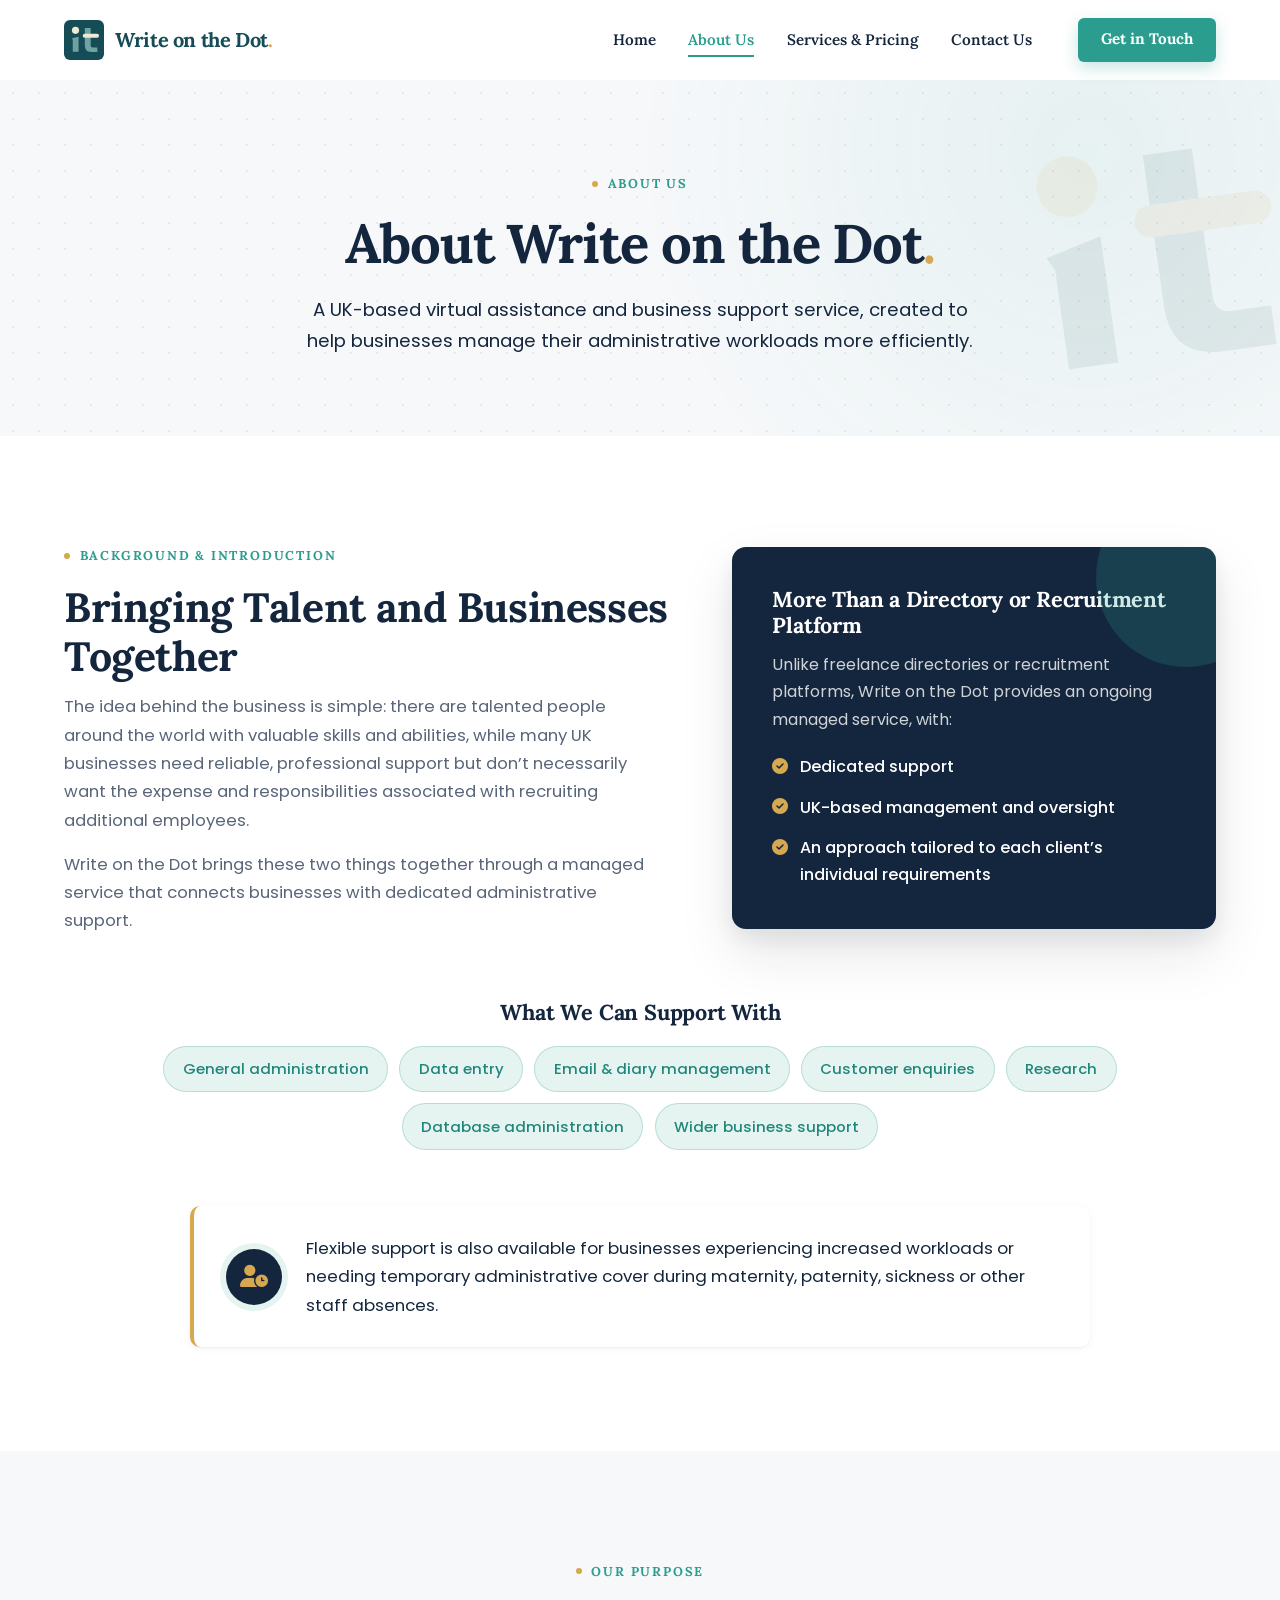
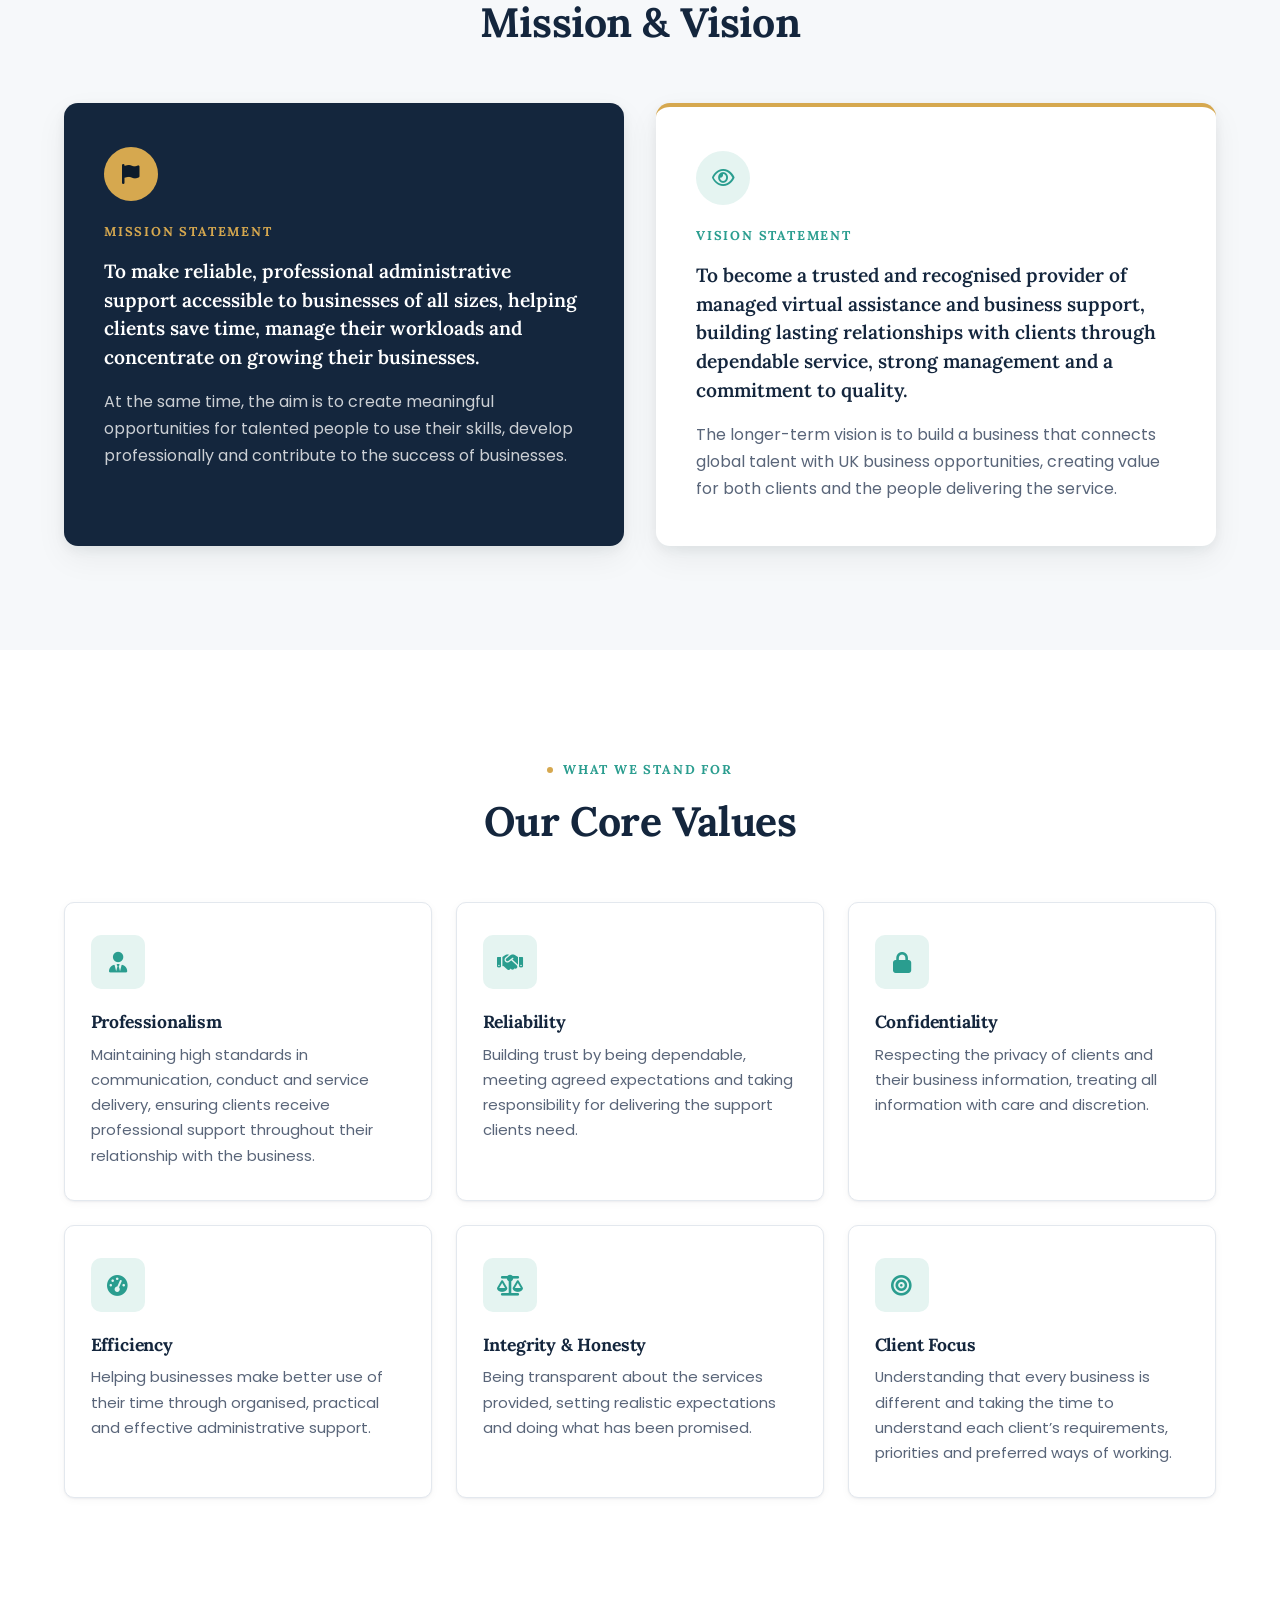
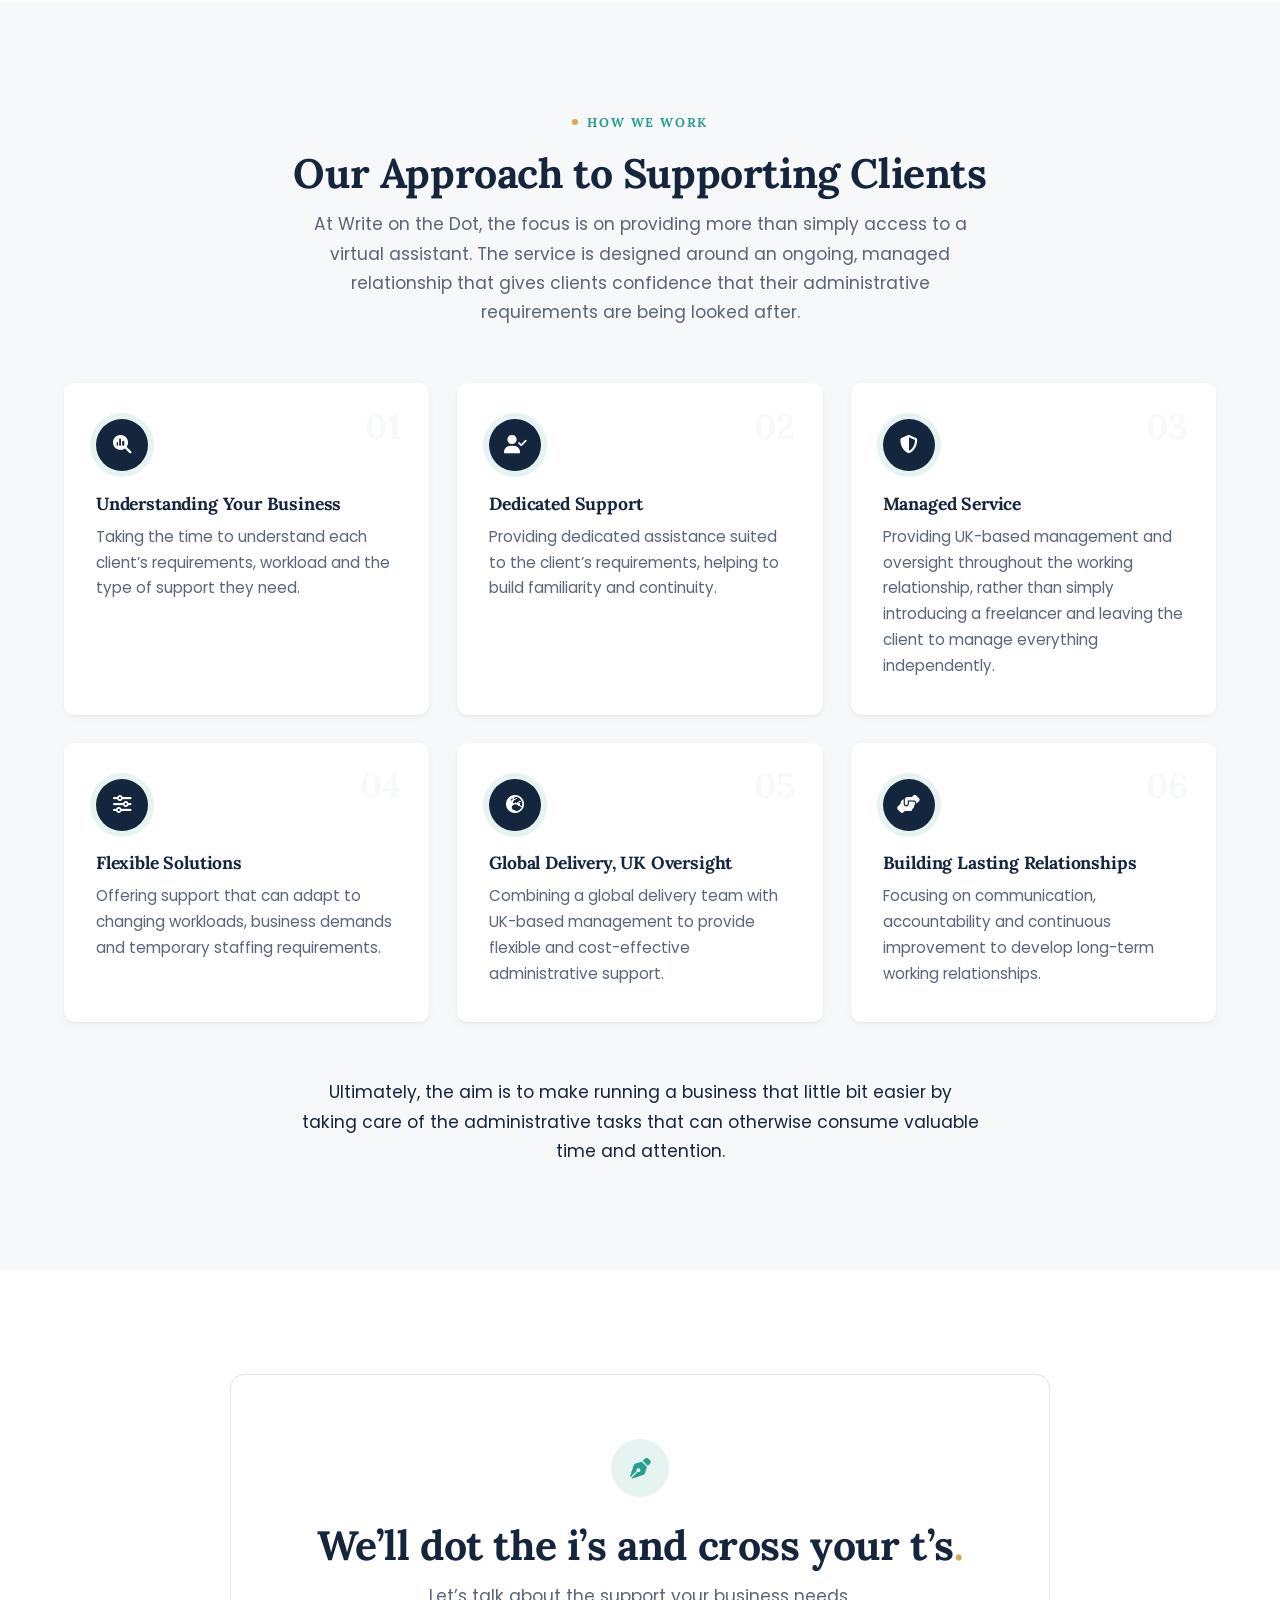
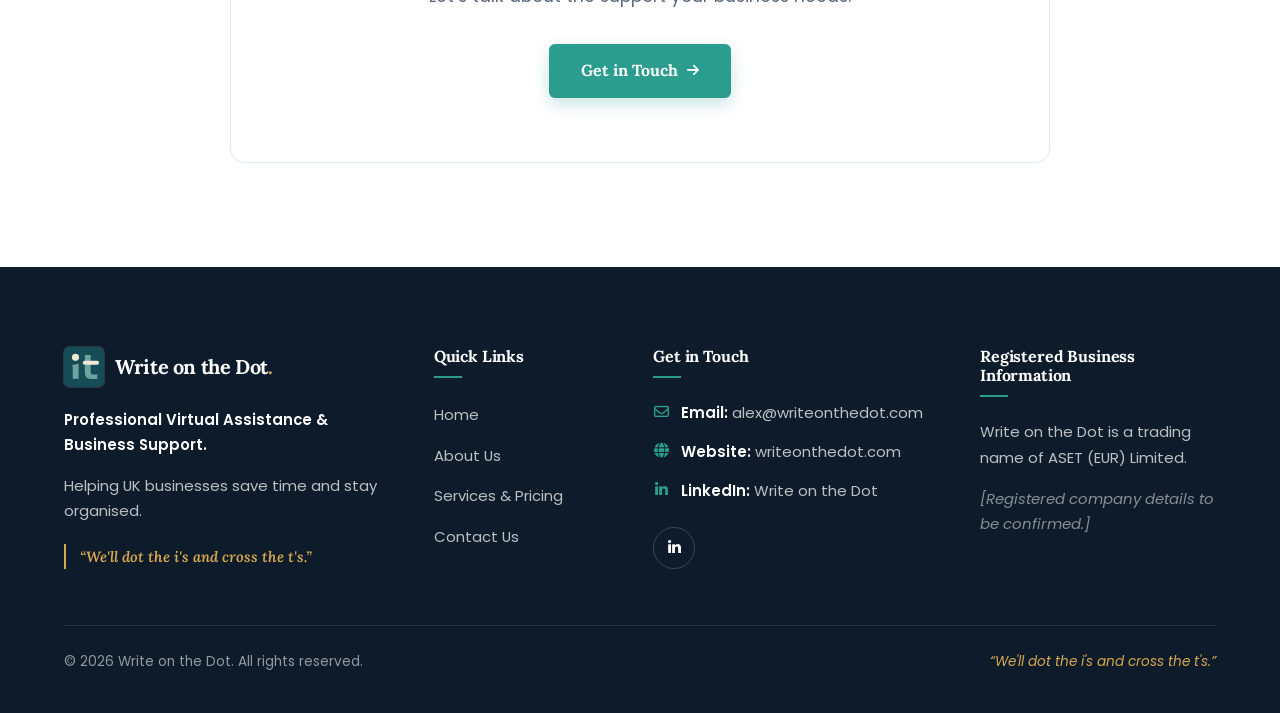
==== about.html @ 8a04e45b "Add About page, new it logo, founding-client launch banner and absence cover service Generated with " ====
<!DOCTYPE html>
<html lang="en-GB">
<head>
  <meta charset="UTF-8">
  <meta name="viewport" content="width=device-width, initial-scale=1.0">
  <title>About Us | Write on the Dot</title>
  <meta name="description" content="Write on the Dot is a UK-based managed virtual assistance and business support service, combining a global delivery team with UK-based management and oversight.">
  <meta name="theme-color" content="#14263D">
  <link rel="icon" type="image/svg+xml" href="images/logo-mark.svg">

  <!-- Flag JS support early so scroll-reveal styles apply without a flash -->
  <script>document.documentElement.classList.add("js");</script>

  <!-- Fonts -->
  <link rel="preconnect" href="https://fonts.googleapis.com">
  <link rel="preconnect" href="https://fonts.gstatic.com" crossorigin>
  <link href="https://fonts.googleapis.com/css2?family=Lora:wght@500;600;700&family=Poppins:wght@400;500;600;700&display=swap" rel="stylesheet">

  <!-- Icons -->
  <link rel="stylesheet" href="https://cdnjs.cloudflare.com/ajax/libs/font-awesome/6.5.1/css/all.min.css" referrerpolicy="no-referrer">

  <!-- Shared stylesheet -->
  <link rel="stylesheet" href="css/style.css">
</head>
<body>
  <a class="skip-link" href="#main">Skip to main content</a>

  <!-- ================= HEADER / NAVIGATION ================= -->
  <header class="site-header" id="siteHeader">
    <div class="container nav-container">
      <a href="index.html" class="brand" aria-label="Write on the Dot - Home">
        <span class="brand-mark" aria-hidden="true"><svg class="logo-svg" viewBox="0 0 48 48" focusable="false"><path class="logo-stem" d="M9.5 22 17.5 20V38h-7V23.8z"/><path class="logo-stem" d="M25 9.5h7v21q0 2.5 2.5 2.5H40v5.5h-7.5Q25 38.5 25 31z"/><circle class="logo-dot" cx="13.8" cy="12.4" r="4.3"/><rect class="logo-bar" x="22.5" y="16.6" width="19.5" height="4.6" rx="2.3"/></svg></span>
        <span class="brand-name">Write on the Dot<span class="brand-dot">.</span></span>
      </a>

      <button class="nav-toggle" id="navToggle" aria-controls="primaryNav" aria-expanded="false" aria-label="Open menu">
        <span class="nav-toggle-bar"></span>
        <span class="nav-toggle-bar"></span>
        <span class="nav-toggle-bar"></span>
      </button>

      <nav class="primary-nav" id="primaryNav" aria-label="Main navigation">
        <ul class="nav-list">
          <li><a href="index.html" class="nav-link">Home</a></li>
          <li><a href="about.html" class="nav-link">About Us</a></li>
          <li><a href="services.html" class="nav-link">Services &amp; Pricing</a></li>
          <li><a href="contact.html" class="nav-link">Contact Us</a></li>
        </ul>
        <a href="contact.html" class="btn btn-primary nav-cta">Get in Touch</a>
      </nav>
    </div>
  </header>

  <main id="main">

    <!-- ================= PAGE HERO ================= -->
    <section class="page-hero" aria-labelledby="about-heading">
      <div class="hero-bg" aria-hidden="true"></div>
      <svg class="page-hero-mark" viewBox="0 0 48 48" aria-hidden="true" focusable="false"><path class="logo-stem" d="M9.5 22 17.5 20V38h-7V23.8z"/><path class="logo-stem" d="M25 9.5h7v21q0 2.5 2.5 2.5H40v5.5h-7.5Q25 38.5 25 31z"/><circle class="logo-dot" cx="13.8" cy="12.4" r="4.3"/><rect class="logo-bar" x="22.5" y="16.6" width="19.5" height="4.6" rx="2.3"/></svg>
      <div class="container page-hero-inner">
        <span class="eyebrow animate-in" style="--delay: 0.05s">About Us</span>
        <h1 id="about-heading" class="page-hero-title animate-in" style="--delay: 0.15s">About Write on the Dot<span class="brand-dot">.</span></h1>
        <p class="page-hero-lead animate-in" style="--delay: 0.25s">A UK-based virtual assistance and business support service, created to help businesses manage their administrative workloads more efficiently.</p>
      </div>
    </section>

    <!-- ================= BACKGROUND & INTRODUCTION ================= -->
    <section class="section about-intro" aria-labelledby="background-heading">
      <div class="container">
        <div class="about-grid">
          <div class="about-text reveal">
            <span class="eyebrow">Background &amp; Introduction</span>
            <h2 id="background-heading" class="section-title">Bringing Talent and Businesses Together</h2>
            <p>The idea behind the business is simple: there are talented people around the world with valuable skills and abilities, while many UK businesses need reliable, professional support but don&rsquo;t necessarily want the expense and responsibilities associated with recruiting additional employees.</p>
            <p>Write on the Dot brings these two things together through a managed service that connects businesses with dedicated administrative support.</p>
          </div>

          <aside class="about-panel reveal" aria-labelledby="difference-heading">
            <h3 id="difference-heading">More Than a Directory or Recruitment Platform</h3>
            <p>Unlike freelance directories or recruitment platforms, Write on the Dot provides an ongoing managed service, with:</p>
            <ul class="about-checks">
              <li><i class="fa-solid fa-circle-check" aria-hidden="true"></i> Dedicated support</li>
              <li><i class="fa-solid fa-circle-check" aria-hidden="true"></i> UK-based management and oversight</li>
              <li><i class="fa-solid fa-circle-check" aria-hidden="true"></i> An approach tailored to each client&rsquo;s individual requirements</li>
            </ul>
          </aside>
        </div>

        <div class="about-support reveal">
          <h3>What We Can Support With</h3>
          <ul class="about-tags">
            <li>General administration</li>
            <li>Data entry</li>
            <li>Email &amp; diary management</li>
            <li>Customer enquiries</li>
            <li>Research</li>
            <li>Database administration</li>
            <li>Wider business support</li>
          </ul>
        </div>

        <div class="delivery-model reveal">
          <span class="delivery-icon" aria-hidden="true"><i class="fa-solid fa-user-clock"></i></span>
          <p>Flexible support is also available for businesses experiencing increased workloads or needing temporary administrative cover during maternity, paternity, sickness or other staff absences.</p>
        </div>
      </div>
    </section>

    <!-- ================= MISSION & VISION ================= -->
    <section class="section mission-vision" aria-labelledby="mv-heading">
      <div class="container">
        <header class="section-header reveal">
          <span class="eyebrow">Our Purpose</span>
          <h2 id="mv-heading" class="section-title">Mission &amp; Vision</h2>
        </header>

        <div class="mv-grid">
          <article class="mv-card mv-mission reveal">
            <span class="mv-icon" aria-hidden="true"><i class="fa-solid fa-flag"></i></span>
            <span class="mv-label">Mission Statement</span>
            <p class="mv-lead">To make reliable, professional administrative support accessible to businesses of all sizes, helping clients save time, manage their workloads and concentrate on growing their businesses.</p>
            <p>At the same time, the aim is to create meaningful opportunities for talented people to use their skills, develop professionally and contribute to the success of businesses.</p>
          </article>

          <article class="mv-card mv-vision reveal">
            <span class="mv-icon" aria-hidden="true"><i class="fa-regular fa-eye"></i></span>
            <span class="mv-label">Vision Statement</span>
            <p class="mv-lead">To become a trusted and recognised provider of managed virtual assistance and business support, building lasting relationships with clients through dependable service, strong management and a commitment to quality.</p>
            <p>The longer-term vision is to build a business that connects global talent with UK business opportunities, creating value for both clients and the people delivering the service.</p>
          </article>
        </div>
      </div>
    </section>

    <!-- ================= CORE VALUES ================= -->
    <section class="section services" aria-labelledby="values-heading">
      <div class="container">
        <header class="section-header reveal">
          <span class="eyebrow">What We Stand For</span>
          <h2 id="values-heading" class="section-title">Our Core Values</h2>
        </header>

        <div class="services-grid">
          <article class="service-card reveal">
            <span class="card-icon"><i class="fa-solid fa-user-tie" aria-hidden="true"></i></span>
            <h3 class="card-title">Professionalism</h3>
            <p>Maintaining high standards in communication, conduct and service delivery, ensuring clients receive professional support throughout their relationship with the business.</p>
          </article>

          <article class="service-card reveal">
            <span class="card-icon"><i class="fa-solid fa-handshake" aria-hidden="true"></i></span>
            <h3 class="card-title">Reliability</h3>
            <p>Building trust by being dependable, meeting agreed expectations and taking responsibility for delivering the support clients need.</p>
          </article>

          <article class="service-card reveal">
            <span class="card-icon"><i class="fa-solid fa-lock" aria-hidden="true"></i></span>
            <h3 class="card-title">Confidentiality</h3>
            <p>Respecting the privacy of clients and their business information, treating all information with care and discretion.</p>
          </article>

          <article class="service-card reveal">
            <span class="card-icon"><i class="fa-solid fa-gauge-high" aria-hidden="true"></i></span>
            <h3 class="card-title">Efficiency</h3>
            <p>Helping businesses make better use of their time through organised, practical and effective administrative support.</p>
          </article>

          <article class="service-card reveal">
            <span class="card-icon"><i class="fa-solid fa-scale-balanced" aria-hidden="true"></i></span>
            <h3 class="card-title">Integrity &amp; Honesty</h3>
            <p>Being transparent about the services provided, setting realistic expectations and doing what has been promised.</p>
          </article>

          <article class="service-card reveal">
            <span class="card-icon"><i class="fa-solid fa-bullseye" aria-hidden="true"></i></span>
            <h3 class="card-title">Client Focus</h3>
            <p>Understanding that every business is different and taking the time to understand each client&rsquo;s requirements, priorities and preferred ways of working.</p>
          </article>
        </div>
      </div>
    </section>

    <!-- ================= OUR APPROACH ================= -->
    <section class="section benefits" aria-labelledby="approach-heading">
      <div class="container">
        <header class="section-header reveal">
          <span class="eyebrow">How We Work</span>
          <h2 id="approach-heading" class="section-title">Our Approach to Supporting Clients</h2>
          <p class="section-intro">At Write on the Dot, the focus is on providing more than simply access to a virtual assistant. The service is designed around an ongoing, managed relationship that gives clients confidence that their administrative requirements are being looked after.</p>
        </header>

        <div class="benefits-grid">
          <article class="benefit-card reveal">
            <span class="benefit-number" aria-hidden="true">01</span>
            <span class="benefit-icon"><i class="fa-solid fa-magnifying-glass-chart" aria-hidden="true"></i></span>
            <h3 class="card-title">Understanding Your Business</h3>
            <p>Taking the time to understand each client&rsquo;s requirements, workload and the type of support they need.</p>
          </article>

          <article class="benefit-card reveal">
            <span class="benefit-number" aria-hidden="true">02</span>
            <span class="benefit-icon"><i class="fa-solid fa-user-check" aria-hidden="true"></i></span>
            <h3 class="card-title">Dedicated Support</h3>
            <p>Providing dedicated assistance suited to the client&rsquo;s requirements, helping to build familiarity and continuity.</p>
          </article>

          <article class="benefit-card reveal">
            <span class="benefit-number" aria-hidden="true">03</span>
            <span class="benefit-icon"><i class="fa-solid fa-shield-halved" aria-hidden="true"></i></span>
            <h3 class="card-title">Managed Service</h3>
            <p>Providing UK-based management and oversight throughout the working relationship, rather than simply introducing a freelancer and leaving the client to manage everything independently.</p>
          </article>

          <article class="benefit-card reveal">
            <span class="benefit-number" aria-hidden="true">04</span>
            <span class="benefit-icon"><i class="fa-solid fa-sliders" aria-hidden="true"></i></span>
            <h3 class="card-title">Flexible Solutions</h3>
            <p>Offering support that can adapt to changing workloads, business demands and temporary staffing requirements.</p>
          </article>

          <article class="benefit-card reveal">
            <span class="benefit-number" aria-hidden="true">05</span>
            <span class="benefit-icon"><i class="fa-solid fa-earth-europe" aria-hidden="true"></i></span>
            <h3 class="card-title">Global Delivery, UK Oversight</h3>
            <p>Combining a global delivery team with UK-based management to provide flexible and cost-effective administrative support.</p>
          </article>

          <article class="benefit-card reveal">
            <span class="benefit-number" aria-hidden="true">06</span>
            <span class="benefit-icon"><i class="fa-solid fa-handshake-angle" aria-hidden="true"></i></span>
            <h3 class="card-title">Building Lasting Relationships</h3>
            <p>Focusing on communication, accountability and continuous improvement to develop long-term working relationships.</p>
          </article>
        </div>

        <p class="section-intro about-closing reveal">Ultimately, the aim is to make running a business that little bit easier by taking care of the administrative tasks that can otherwise consume valuable time and attention.</p>
      </div>
    </section>

    <!-- ================= FINAL CTA ================= -->
    <section class="section final-cta" aria-labelledby="final-cta-heading">
      <div class="container">
        <div class="final-cta-inner reveal">
          <span class="final-cta-mark" aria-hidden="true"><i class="fa-solid fa-pen-nib"></i></span>
          <h2 id="final-cta-heading" class="section-title">We&rsquo;ll dot the i&rsquo;s and cross your t&rsquo;s<span class="brand-dot">.</span></h2>
          <p class="section-intro">Let&rsquo;s talk about the support your business needs.</p>
          <a href="contact.html" class="btn btn-primary btn-lg">Get in Touch <i class="fa-solid fa-arrow-right" aria-hidden="true"></i></a>
        </div>
      </div>
    </section>
  </main>

  <!-- ================= FOOTER ================= -->
  <footer class="site-footer">
    <div class="container">
      <div class="footer-grid">
        <div class="footer-col footer-about">
          <a href="index.html" class="brand brand-light" aria-label="Write on the Dot - Home">
            <span class="brand-mark" aria-hidden="true"><svg class="logo-svg" viewBox="0 0 48 48" focusable="false"><path class="logo-stem" d="M9.5 22 17.5 20V38h-7V23.8z"/><path class="logo-stem" d="M25 9.5h7v21q0 2.5 2.5 2.5H40v5.5h-7.5Q25 38.5 25 31z"/><circle class="logo-dot" cx="13.8" cy="12.4" r="4.3"/><rect class="logo-bar" x="22.5" y="16.6" width="19.5" height="4.6" rx="2.3"/></svg></span>
            <span class="brand-name">Write on the Dot<span class="brand-dot">.</span></span>
          </a>
          <p class="footer-tagline">Professional Virtual Assistance &amp; Business Support.</p>
          <p>Helping UK businesses save time and stay organised.</p>
          <p class="footer-slogan">&ldquo;We'll dot the i's and cross the t's.&rdquo;</p>
        </div>

        <div class="footer-col">
          <h2 class="footer-heading">Quick Links</h2>
          <ul class="footer-links">
            <li><a href="index.html">Home</a></li>
            <li><a href="about.html">About Us</a></li>
            <li><a href="services.html">Services &amp; Pricing</a></li>
            <li><a href="contact.html">Contact Us</a></li>
          </ul>
        </div>

        <div class="footer-col">
          <h2 class="footer-heading">Get in Touch</h2>
          <ul class="footer-contact">
            <li><i class="fa-regular fa-envelope" aria-hidden="true"></i><span><span class="label">Email:</span> <a href="mailto:alex@writeonthedot.com">alex@writeonthedot.com</a></span></li>
            <li><i class="fa-solid fa-globe" aria-hidden="true"></i><span><span class="label">Website:</span> <a href="https://writeonthedot.com/">writeonthedot.com</a></span></li>
            <li><i class="fa-brands fa-linkedin-in" aria-hidden="true"></i><span><span class="label">LinkedIn:</span> <a href="https://www.linkedin.com/company/write-on-the-dot/" target="_blank" rel="noopener">Write on the Dot</a></span></li>
          </ul>
          <div class="social-links" aria-label="Social media">
            <a href="https://www.linkedin.com/company/write-on-the-dot/" class="social-link" target="_blank" rel="noopener" aria-label="Write on the Dot on LinkedIn (opens in a new tab)" title="Write on the Dot on LinkedIn"><i class="fa-brands fa-linkedin-in" aria-hidden="true"></i></a>
          </div>
        </div>

        <div class="footer-col">
          <h2 class="footer-heading">Registered Business Information</h2>
          <p>Write on the Dot is a trading name of ASET (EUR) Limited.</p>
          <p class="footer-muted">[Registered company details to be confirmed.]</p>
        </div>
      </div>

      <div class="footer-bottom">
        <p>&copy; 2026 Write on the Dot. All rights reserved.</p>
        <p class="footer-bottom-slogan">&ldquo;We'll dot the i's and cross the t's.&rdquo;</p>
      </div>
    </div>
  </footer>

  <!-- Back to top -->
  <button class="back-to-top" id="backToTop" aria-label="Back to top">
    <i class="fa-solid fa-arrow-up" aria-hidden="true"></i>
  </button>

  <script src="js/script.js"></script>
</body>
</html>
---- css/style.css ----
/* ==========================================================================
   Write on the Dot - Shared Stylesheet
   Used across: index.html, about.html, services.html, contact.html
   ========================================================================== */

/* -------------------------------------------------------------------------
   1. Design tokens
   ------------------------------------------------------------------------- */
:root {
  /* Brand colours */
  --navy: #14263D;
  --navy-dark: #0D1B2A;
  --white: #FFFFFF;
  --off-white: #F6F8FA;
  --teal: #2A9D8F;
  --teal-dark: #21867A;
  --teal-light: #E5F4F1;
  --gold: #D6A84F;
  --gold-dark: #C29640;
  --text: #596579;
  --border: #E3E8EE;

  /* Logo mark */
  --logo-teal: #164C55;
  --logo-stem: #6FA3A1;
  --logo-cream: #EFE8D5;

  /* Typography */
  --font-heading: "Lora", Georgia, "Times New Roman", serif;
  --font-body: "Poppins", system-ui, -apple-system, "Segoe UI", sans-serif;

  /* Layout */
  --container: 1200px;
  --header-h: 80px;
  --radius-sm: 6px;
  --radius: 10px;
  --radius-lg: 14px;

  /* Elevation */
  --shadow-sm: 0 1px 2px rgba(13, 27, 42, 0.05), 0 2px 8px rgba(13, 27, 42, 0.04);
  --shadow: 0 4px 12px rgba(13, 27, 42, 0.06), 0 12px 32px rgba(13, 27, 42, 0.06);
  --shadow-lg: 0 10px 24px rgba(13, 27, 42, 0.08), 0 24px 56px rgba(13, 27, 42, 0.10);

  /* Motion */
  --ease: cubic-bezier(0.22, 0.61, 0.36, 1);
  --t-fast: 0.2s;
  --t: 0.35s;
}

/* -------------------------------------------------------------------------
   2. Reset & base
   ------------------------------------------------------------------------- */
*,
*::before,
*::after { box-sizing: border-box; }

html {
  scroll-behavior: smooth;
  scroll-padding-top: var(--header-h);
  -webkit-text-size-adjust: 100%;
}

body {
  margin: 0;
  font-family: var(--font-body);
  font-size: 1rem;
  line-height: 1.7;
  color: var(--text);
  background: var(--white);
  -webkit-font-smoothing: antialiased;
  overflow-x: hidden;
}

body.nav-open { overflow: hidden; }

h1, h2, h3, h4 {
  font-family: var(--font-heading);
  font-weight: 700;
  color: var(--navy);
  line-height: 1.2;
  margin: 0 0 0.75rem;
  letter-spacing: -0.01em;
}

p { margin: 0 0 1rem; }
p:last-child { margin-bottom: 0; }

a { color: var(--teal); text-decoration: none; transition: color var(--t-fast) var(--ease); }

img { max-width: 100%; display: block; }

ul { margin: 0; padding: 0; list-style: none; }

:focus-visible {
  outline: 3px solid var(--gold);
  outline-offset: 3px;
  border-radius: 4px;
}

.skip-link {
  position: absolute;
  left: 1rem;
  top: -100px;
  z-index: 2000;
  padding: 0.75rem 1.25rem;
  background: var(--navy);
  color: var(--white);
  border-radius: var(--radius-sm);
  font-weight: 600;
}
.skip-link:focus { top: 1rem; }

.container {
  width: 100%;
  max-width: var(--container);
  margin: 0 auto;
  padding: 0 1.5rem;
}

.text-accent { color: var(--teal); }
.text-teal { color: var(--teal); }
.text-gold { color: var(--gold); }

/* -------------------------------------------------------------------------
   3. Buttons
   ------------------------------------------------------------------------- */
.btn {
  display: inline-flex;
  align-items: center;
  justify-content: center;
  gap: 0.6rem;
  min-height: 48px;
  padding: 0.75rem 1.5rem;
  font-family: var(--font-heading);
  font-size: 0.95rem;
  font-weight: 700;
  line-height: 1.2;
  border: 2px solid transparent;
  border-radius: var(--radius-sm);
  cursor: pointer;
  text-align: center;
  transition: background-color var(--t-fast) var(--ease), color var(--t-fast) var(--ease),
              border-color var(--t-fast) var(--ease), transform var(--t-fast) var(--ease),
              box-shadow var(--t-fast) var(--ease);
}
.btn i { font-size: 0.85em; transition: transform var(--t-fast) var(--ease); }
.btn:hover i { transform: translateX(3px); }
.btn:hover { transform: translateY(-2px); }
.btn:active { transform: translateY(0); }

.btn-lg { min-height: 54px; padding: 0.9rem 1.85rem; font-size: 1rem; }

.btn-primary { background: var(--teal); color: var(--white); box-shadow: 0 6px 16px rgba(42, 157, 143, 0.25); }
.btn-primary:hover { background: var(--teal-dark); color: var(--white); box-shadow: 0 10px 22px rgba(42, 157, 143, 0.3); }

.btn-outline { background: transparent; color: var(--navy); border-color: var(--navy); }
.btn-outline:hover { background: var(--navy); color: var(--white); }

.btn-gold { background: var(--gold); color: var(--navy-dark); box-shadow: 0 6px 16px rgba(214, 168, 79, 0.25); }
.btn-gold:hover { background: var(--gold-dark); color: var(--navy-dark); }

/* -------------------------------------------------------------------------
   4. Brand / logo
   ------------------------------------------------------------------------- */
.brand {
  display: inline-flex;
  align-items: center;
  gap: 0.7rem;
  color: var(--logo-teal);
  font-family: var(--font-heading);
  font-weight: 800;
  font-size: 1.25rem;
  letter-spacing: -0.02em;
}
.brand:hover { color: var(--logo-teal); }

.brand-mark {
  display: block;
  width: 40px;
  height: 40px;
  background: var(--logo-teal);
  border-radius: var(--radius-sm);
  overflow: hidden;
}

/* "it" logo mark: the dotted i and crossed t */
.logo-svg { display: block; width: 100%; height: 100%; }
.logo-stem { fill: var(--logo-stem); }
.logo-dot,
.logo-bar { fill: var(--logo-cream); }

.brand-dot { color: var(--gold); }

.brand-light,
.brand-light:hover { color: var(--white); }
.brand-light .brand-mark { box-shadow: 0 0 0 1px rgba(255, 255, 255, 0.12); }

/* -------------------------------------------------------------------------
   5. Header & navigation
   ------------------------------------------------------------------------- */
.site-header {
  position: sticky;
  top: 0;
  z-index: 1000;
  height: var(--header-h);
  background: rgba(255, 255, 255, 0.96);
  backdrop-filter: saturate(160%) blur(10px);
  -webkit-backdrop-filter: saturate(160%) blur(10px);
  border-bottom: 1px solid transparent;
  transition: box-shadow var(--t) var(--ease), border-color var(--t) var(--ease), height var(--t) var(--ease);
}
.site-header.scrolled {
  border-color: var(--border);
  box-shadow: 0 4px 20px rgba(13, 27, 42, 0.06);
}

.nav-container {
  display: flex;
  align-items: center;
  justify-content: space-between;
  height: 100%;
}

.primary-nav {
  display: flex;
  align-items: center;
  gap: 2rem;
}

.nav-list {
  display: flex;
  align-items: center;
  gap: 0.25rem;
}

.nav-link {
  position: relative;
  display: inline-block;
  padding: 0.5rem 0.9rem;
  color: var(--navy);
  font-family: var(--font-heading);
  font-weight: 600;
  font-size: 0.95rem;
}
.nav-link::after {
  content: "";
  position: absolute;
  left: 0.9rem;
  right: 0.9rem;
  bottom: 0.2rem;
  height: 2px;
  background: var(--teal);
  transform: scaleX(0);
  transform-origin: left;
  transition: transform var(--t) var(--ease);
}
.nav-link:hover { color: var(--teal); }
.nav-link:hover::after,
.nav-link.active::after { transform: scaleX(1); }
.nav-link.active { color: var(--teal); }

.nav-cta { min-height: 44px; padding: 0.6rem 1.3rem; }

/* Hamburger toggle */
.nav-toggle {
  display: none;
  position: relative;
  width: 46px;
  height: 46px;
  padding: 0;
  background: transparent;
  border: 1px solid var(--border);
  border-radius: var(--radius-sm);
  cursor: pointer;
}
.nav-toggle-bar {
  position: absolute;
  left: 12px;
  width: 20px;
  height: 2px;
  background: var(--navy);
  border-radius: 2px;
  transition: transform var(--t) var(--ease), opacity var(--t-fast) var(--ease), top var(--t) var(--ease);
}
.nav-toggle-bar:nth-child(1) { top: 15px; }
.nav-toggle-bar:nth-child(2) { top: 22px; }
.nav-toggle-bar:nth-child(3) { top: 29px; }
.nav-toggle[aria-expanded="true"] .nav-toggle-bar:nth-child(1) { top: 22px; transform: rotate(45deg); }
.nav-toggle[aria-expanded="true"] .nav-toggle-bar:nth-child(2) { opacity: 0; }
.nav-toggle[aria-expanded="true"] .nav-toggle-bar:nth-child(3) { top: 22px; transform: rotate(-45deg); }

/* -------------------------------------------------------------------------
   6. Shared section styles
   ------------------------------------------------------------------------- */
.section { padding: 6.5rem 0; position: relative; }

.section-header {
  max-width: 760px;
  margin: 0 auto 3.5rem;
  text-align: center;
}

.eyebrow {
  display: inline-flex;
  align-items: center;
  gap: 0.6rem;
  margin-bottom: 1rem;
  color: var(--teal);
  font-family: var(--font-heading);
  font-size: 0.8rem;
  font-weight: 700;
  letter-spacing: 0.14em;
  text-transform: uppercase;
}
.eyebrow::before {
  content: "";
  width: 6px;
  height: 6px;
  background: var(--gold);
  border-radius: 50%;
}
.eyebrow-light { color: #7FD1C6; }

.section-title {
  font-size: clamp(1.85rem, 3.2vw, 2.6rem);
  font-weight: 800;
}
.section-title.light { color: var(--white); }

.section-intro {
  font-size: 1.075rem;
  max-width: 680px;
  margin-left: auto;
  margin-right: auto;
}

.card-title {
  font-size: 1.1rem;
  font-weight: 700;
  margin-bottom: 0.6rem;
}

/* -------------------------------------------------------------------------
   7. Hero
   ------------------------------------------------------------------------- */
.hero {
  position: relative;
  padding: 4.5rem 0 6rem;
  background: var(--off-white);
  overflow: hidden;
}

.hero-bg {
  position: absolute;
  inset: 0;
  background-image:
    radial-gradient(circle at 85% 20%, rgba(42, 157, 143, 0.08), transparent 40%),
    radial-gradient(rgba(20, 38, 61, 0.07) 1px, transparent 1px);
  background-size: auto, 26px 26px;
  pointer-events: none;
}

/* Low-opacity virtual assistant photo, faded towards the text side */
.hero-photo {
  position: absolute;
  inset: 0;
  background: url("../images/hero-virtual-assistant.jpg") 60% 30% / cover no-repeat;
  opacity: 0.16;
  filter: grayscale(0.35) contrast(1.05);
  -webkit-mask-image: linear-gradient(100deg, transparent 18%, rgba(0, 0, 0, 0.55) 48%, #000 78%);
  mask-image: linear-gradient(100deg, transparent 18%, rgba(0, 0, 0, 0.55) 48%, #000 78%);
  transform-origin: 70% 50%;
  animation: heroDrift 26s ease-in-out infinite alternate;
  pointer-events: none;
}
@keyframes heroDrift {
  from { transform: scale(1.04) translate3d(0, 0, 0); }
  to { transform: scale(1.12) translate3d(-1.5%, -1%, 0); }
}

.hero-grid {
  position: relative;
  display: grid;
  grid-template-columns: 1.05fr 1fr;
  gap: 4rem;
  align-items: center;
}

.hero-brand {
  margin-bottom: 0.35rem;
  font-family: var(--font-heading);
  font-size: 1.15rem;
  font-weight: 800;
  color: var(--navy);
  letter-spacing: 0.02em;
  text-transform: uppercase;
}
.hero-brand .brand-dot { font-size: 1.5em; line-height: 0; }

.slogan {
  display: flex;
  align-items: center;
  gap: 0.85rem;
  margin-bottom: 1.75rem;
  font-family: var(--font-heading);
  font-size: 1.1rem;
  font-weight: 600;
  font-style: italic;
  color: var(--teal);
}
.slogan-line {
  flex: 0 0 36px;
  height: 2px;
  background: var(--gold);
}

.hero-title {
  font-size: clamp(2.2rem, 4.4vw, 3.4rem);
  font-weight: 800;
  line-height: 1.12;
  letter-spacing: -0.025em;
  margin-bottom: 1.1rem;
}

.hero-subtitle {
  font-family: var(--font-heading);
  font-size: 1.2rem;
  font-weight: 600;
  color: var(--navy);
  margin-bottom: 1.5rem;
}

.hero-intro p { font-size: 1rem; }

.hero-statement {
  display: flex;
  flex-wrap: wrap;
  gap: 0.4rem 1.1rem;
  margin: 1.75rem 0 2rem;
  padding: 1rem 0 0;
  border-top: 1px solid var(--border);
  font-family: var(--font-heading);
  font-weight: 700;
  font-size: 0.95rem;
  color: var(--navy);
}
.hero-statement span { position: relative; }
.hero-statement span + span::before {
  content: "";
  position: absolute;
  left: -0.65rem;
  top: 50%;
  width: 4px;
  height: 4px;
  margin-top: -2px;
  background: var(--gold);
  border-radius: 50%;
}

.hero-actions {
  display: flex;
  flex-wrap: wrap;
  gap: 1rem;
}

/* Hero visual composition */
.hero-visual {
  position: relative;
  padding: 2.5rem 1.5rem;
}

.visual-shape { position: absolute; pointer-events: none; }
.visual-shape-ring {
  width: 340px;
  height: 340px;
  top: -10px;
  right: -40px;
  border: 1px solid rgba(42, 157, 143, 0.25);
  border-radius: 50%;
}
.visual-shape-dot {
  width: 120px;
  height: 120px;
  bottom: 0;
  left: -10px;
  background: var(--gold);
  opacity: 0.14;
  border-radius: 50%;
}

.workspace {
  position: relative;
  background: var(--white);
  border: 1px solid var(--border);
  border-radius: var(--radius-lg);
  box-shadow: var(--shadow-lg);
  overflow: hidden;
}

.workspace-bar {
  display: flex;
  align-items: center;
  gap: 6px;
  padding: 0.85rem 1.1rem;
  background: var(--navy);
}
.win-dot { width: 9px; height: 9px; border-radius: 50%; background: rgba(255, 255, 255, 0.25); }
.win-dot:first-child { background: var(--gold); }
.workspace-title {
  margin-left: 0.75rem;
  font-family: var(--font-heading);
  font-size: 0.8rem;
  font-weight: 600;
  color: rgba(255, 255, 255, 0.85);
}

.workspace-body {
  display: grid;
  grid-template-columns: 1.2fr 1fr;
  grid-template-rows: auto auto;
  gap: 1rem;
  padding: 1.25rem;
  background: var(--off-white);
}

.ws-panel {
  background: var(--white);
  border: 1px solid var(--border);
  border-radius: var(--radius);
  padding: 0.95rem;
}
.ws-panel-head {
  display: flex;
  align-items: center;
  gap: 0.45rem;
  margin-bottom: 0.8rem;
  font-family: var(--font-heading);
  font-size: 0.78rem;
  font-weight: 700;
  color: var(--navy);
}
.ws-panel-head i { color: var(--teal); }

.ws-inbox { grid-row: span 2; }
.ws-list li {
  display: flex;
  align-items: center;
  gap: 0.65rem;
  padding: 0.65rem 0;
  border-bottom: 1px solid var(--off-white);
}
.ws-list li:last-child { border-bottom: 0; }
.ws-avatar {
  flex: 0 0 30px;
  height: 30px;
  display: grid;
  place-items: center;
  border-radius: 50%;
  background: var(--teal-light);
  color: var(--teal);
  font-size: 0.75rem;
  font-weight: 700;
}
.ws-avatar.alt { background: rgba(214, 168, 79, 0.15); color: var(--gold-dark); }
.ws-lines { flex: 1; display: grid; gap: 5px; }
.ws-lines span { height: 6px; border-radius: 3px; background: #E6EAF0; }
.ws-lines span:first-child { width: 70%; background: #D5DCE5; }
.ws-tick { color: var(--teal); font-size: 0.75rem; }
.ws-tick.muted { color: #A9B3C1; }

.ws-days {
  display: grid;
  grid-template-columns: repeat(5, 1fr);
  gap: 4px;
  margin-bottom: 0.7rem;
}
.ws-days span {
  display: grid;
  place-items: center;
  height: 24px;
  font-size: 0.7rem;
  font-weight: 600;
  color: var(--text);
  border-radius: 4px;
}
.ws-days span.active { background: var(--teal); color: var(--white); }
.ws-events { display: grid; gap: 5px; }
.ws-event { height: 7px; border-radius: 4px; }
.ws-event.teal { background: var(--teal); width: 80%; opacity: 0.75; }
.ws-event.gold { background: var(--gold); width: 55%; opacity: 0.75; }
.ws-event.navy { background: var(--navy); width: 68%; opacity: 0.6; }

.ws-task-list li {
  display: flex;
  align-items: center;
  gap: 0.5rem;
  padding: 0.22rem 0;
  font-size: 0.8rem;
}
.ws-task-list i { color: #B7C0CC; }
.ws-task-list li.done i { color: var(--teal); }
.ws-task-list span { flex: 1; height: 6px; border-radius: 3px; background: #E6EAF0; }
.ws-task-list li.done span { background: #D5DCE5; }
.ws-progress {
  margin-top: 0.7rem;
  height: 5px;
  border-radius: 3px;
  background: #E6EAF0;
  overflow: hidden;
}
.ws-progress span {
  display: block;
  width: 75%;
  height: 100%;
  background: var(--teal);
  border-radius: 3px;
}

/* Floating cards */
.float-card {
  position: absolute;
  display: flex;
  align-items: center;
  gap: 0.7rem;
  padding: 0.7rem 1rem 0.7rem 0.7rem;
  background: var(--white);
  border: 1px solid var(--border);
  border-radius: var(--radius);
  box-shadow: var(--shadow);
  animation: float 6s ease-in-out infinite;
  z-index: 2;
}
.float-icon {
  display: grid;
  place-items: center;
  width: 36px;
  height: 36px;
  border-radius: 8px;
  font-size: 0.95rem;
}
.float-icon.teal { background: var(--teal-light); color: var(--teal); }
.float-icon.gold { background: rgba(214, 168, 79, 0.16); color: var(--gold-dark); }
.float-icon.navy { background: var(--navy); color: var(--white); }
.float-text { display: grid; line-height: 1.3; }
.float-text strong { font-family: var(--font-heading); font-size: 0.82rem; color: var(--navy); }
.float-text small { font-size: 0.72rem; color: var(--text); }

.float-email { top: 0; left: -1.25rem; }
.float-calendar { top: 42%; right: -1.5rem; animation-delay: -2s; }
.float-task { bottom: 0.5rem; left: 12%; animation-delay: -4s; }

@keyframes float {
  0%, 100% { transform: translateY(0); }
  50% { transform: translateY(-10px); }
}

/* Hero entrance animation */
.animate-in {
  opacity: 0;
  transform: translateY(22px);
  animation: fadeUp 0.9s var(--ease) forwards;
  animation-delay: var(--delay, 0s);
}
@keyframes fadeUp {
  to { opacity: 1; transform: translateY(0); }
}

/* -------------------------------------------------------------------------
   8. Services overview
   ------------------------------------------------------------------------- */
.services { background: var(--white); }

.services-grid {
  display: grid;
  grid-template-columns: repeat(3, 1fr);
  gap: 1.5rem;
}

.service-card {
  position: relative;
  padding: 2rem 1.6rem;
  background: var(--white);
  border: 1px solid var(--border);
  border-radius: var(--radius);
  box-shadow: var(--shadow-sm);
  transition: transform var(--t) var(--ease), box-shadow var(--t) var(--ease), border-color var(--t) var(--ease);
  overflow: hidden;
}
.service-card::before {
  content: "";
  position: absolute;
  left: 0;
  top: 0;
  width: 100%;
  height: 3px;
  background: var(--teal);
  transform: scaleX(0);
  transform-origin: left;
  transition: transform var(--t) var(--ease);
}
.service-card:hover {
  transform: translateY(-6px);
  box-shadow: var(--shadow);
  border-color: transparent;
}
.service-card:hover::before { transform: scaleX(1); }
.service-card p { font-size: 0.93rem; }

.card-icon {
  display: grid;
  place-items: center;
  width: 54px;
  height: 54px;
  margin-bottom: 1.35rem;
  background: var(--teal-light);
  color: var(--teal);
  border-radius: var(--radius);
  font-size: 1.3rem;
  transition: background-color var(--t) var(--ease), color var(--t) var(--ease);
}
.service-card:hover .card-icon { background: var(--teal); color: var(--white); }

.services-cta {
  display: flex;
  align-items: center;
  justify-content: space-between;
  gap: 2rem;
  margin-top: 3.5rem;
  padding: 2.25rem 2.5rem;
  background: var(--teal-light);
  border-left: 4px solid var(--teal);
  border-radius: var(--radius);
}
.services-cta h3 { font-size: 1.35rem; margin-bottom: 0.35rem; }
.services-cta p { color: var(--navy); opacity: 0.85; }
.services-cta .btn { flex-shrink: 0; }

/* -------------------------------------------------------------------------
   9. Benefits
   ------------------------------------------------------------------------- */
.benefits { background: var(--off-white); }

.benefits-grid {
  display: grid;
  grid-template-columns: repeat(3, 1fr);
  gap: 1.75rem;
}

.benefit-card {
  position: relative;
  padding: 2.25rem 2rem;
  background: var(--white);
  border-radius: var(--radius);
  box-shadow: var(--shadow-sm);
  transition: transform var(--t) var(--ease), box-shadow var(--t) var(--ease);
}
.benefit-card:hover { transform: translateY(-5px); box-shadow: var(--shadow); }
.benefit-card p { font-size: 0.95rem; }

.benefit-number {
  position: absolute;
  top: 1.6rem;
  right: 1.75rem;
  font-family: var(--font-heading);
  font-size: 2.2rem;
  font-weight: 800;
  line-height: 1;
  color: var(--off-white);
  transition: color var(--t) var(--ease);
}
.benefit-card:hover .benefit-number { color: rgba(214, 168, 79, 0.28); }

.benefit-icon {
  display: grid;
  place-items: center;
  width: 52px;
  height: 52px;
  margin-bottom: 1.35rem;
  background: var(--navy);
  color: var(--white);
  border-radius: 50%;
  font-size: 1.15rem;
  box-shadow: 0 0 0 6px var(--teal-light);
}

.benefits-closing {
  display: flex;
  align-items: center;
  justify-content: center;
  gap: 1.25rem;
  margin-top: 4rem;
  font-family: var(--font-heading);
  font-size: clamp(1.3rem, 2.4vw, 1.75rem);
  font-weight: 800;
  color: var(--navy);
  text-align: center;
}
.closing-rule { flex: 0 1 80px; height: 2px; background: var(--gold); }

.delivery-model {
  display: flex;
  align-items: center;
  gap: 1.5rem;
  max-width: 900px;
  margin: 3.5rem auto 0;
  padding: 1.75rem 2rem;
  background: var(--white);
  border-left: 4px solid var(--gold);
  border-radius: var(--radius);
  box-shadow: var(--shadow-sm);
}
.delivery-icon {
  flex: 0 0 56px;
  width: 56px;
  height: 56px;
  display: grid;
  place-items: center;
  background: var(--navy);
  color: var(--gold);
  border-radius: 50%;
  font-size: 1.4rem;
  box-shadow: 0 0 0 6px var(--teal-light);
}
.delivery-model p { margin: 0; font-size: 1.05rem; color: var(--navy); }

/* -------------------------------------------------------------------------
   Launch offer banner
   ------------------------------------------------------------------------- */
.launch-banner {
  position: relative;
  padding: 2.75rem 0;
  background: linear-gradient(120deg, var(--navy-dark) 0%, var(--navy) 60%, #1B3A4B 100%);
  overflow: hidden;
}
.launch-banner::before {
  content: "";
  position: absolute;
  inset: 0;
  background:
    radial-gradient(circle at 10% 50%, rgba(214, 168, 79, 0.22), transparent 32%),
    radial-gradient(circle at 92% 20%, rgba(42, 157, 143, 0.25), transparent 35%);
  pointer-events: none;
}
.launch-banner::after {
  content: "";
  position: absolute;
  left: 0;
  right: 0;
  top: 0;
  height: 3px;
  background: linear-gradient(90deg, var(--teal), var(--gold), var(--teal));
  background-size: 200% 100%;
  animation: launchShimmer 6s linear infinite;
}
@keyframes launchShimmer { to { background-position: 200% 0; } }

.launch-inner {
  position: relative;
  display: grid;
  grid-template-columns: auto 1fr auto;
  align-items: center;
  gap: 2.5rem;
}

.launch-tag {
  display: inline-flex;
  align-items: center;
  gap: 0.5rem;
  margin-bottom: 0.6rem;
  padding: 0.4rem 0.95rem;
  background: var(--gold);
  color: var(--navy-dark);
  border-radius: 999px;
  font-family: var(--font-heading);
  font-size: 0.75rem;
  font-weight: 700;
  letter-spacing: 0.14em;
  text-transform: uppercase;
}

.launch-rate {
  display: flex;
  align-items: baseline;
  gap: 0.65rem;
  margin: 0;
  line-height: 1;
  color: var(--white);
}
.launch-amount {
  font-size: clamp(3.75rem, 7.5vw, 5.5rem);
  color: var(--gold);
  text-shadow: 0 8px 32px rgba(214, 168, 79, 0.35);
}
.launch-unit {
  font-size: clamp(1.15rem, 2vw, 1.55rem);
  letter-spacing: 0.08em;
  text-transform: uppercase;
}

.launch-details {
  padding-left: 2.5rem;
  border-left: 1px solid rgba(255, 255, 255, 0.15);
}
.launch-founding {
  margin-bottom: 0.4rem;
  font-family: var(--font-heading);
  font-size: 1.3rem;
  font-weight: 700;
  color: var(--white);
}
.launch-trial {
  display: flex;
  align-items: center;
  gap: 0.55rem;
  color: #7FD1C6;
  font-weight: 500;
}

/* -------------------------------------------------------------------------
   10. Free trial promotion
   ------------------------------------------------------------------------- */
.trial {
  background: var(--navy);
  color: rgba(255, 255, 255, 0.8);
  overflow: hidden;
}
.trial-decor {
  position: absolute;
  inset: 0;
  background:
    radial-gradient(circle at 92% 12%, rgba(42, 157, 143, 0.22), transparent 35%),
    radial-gradient(circle at 5% 95%, rgba(214, 168, 79, 0.12), transparent 30%);
  pointer-events: none;
}

.trial-grid {
  position: relative;
  display: grid;
  grid-template-columns: 1.15fr 1fr;
  gap: 4.5rem;
  align-items: center;
}

.trial-lead {
  font-family: var(--font-heading);
  font-size: 1.2rem;
  font-weight: 600;
  color: var(--white);
}

.trial-cta {
  margin-top: 2rem;
  padding-top: 2rem;
  border-top: 1px solid rgba(255, 255, 255, 0.12);
}
.trial-cta-text { margin-bottom: 1.5rem; }
.trial-cta-text strong { display: block; color: var(--white); font-family: var(--font-heading); font-size: 1.1rem; margin-bottom: 0.25rem; }

.trial-offer {
  padding: 2.25rem;
  background: rgba(255, 255, 255, 0.04);
  border: 1px solid rgba(255, 255, 255, 0.1);
  border-radius: var(--radius-lg);
}

.offer-card {
  display: grid;
  gap: 0.4rem;
  padding: 2rem;
  margin-bottom: 1.75rem;
  background: var(--navy-dark);
  border: 1px solid rgba(42, 157, 143, 0.35);
  border-radius: var(--radius);
  text-align: center;
}
.offer-label {
  font-family: var(--font-heading);
  font-size: 0.78rem;
  font-weight: 700;
  letter-spacing: 0.14em;
  text-transform: uppercase;
  color: var(--gold);
}
.offer-big {
  font-family: var(--font-heading);
  font-size: clamp(2rem, 3.6vw, 2.75rem);
  font-weight: 800;
  line-height: 1.1;
  color: var(--white);
}
.offer-big .text-teal { color: #3FBFAF; }
.offer-sub { font-size: 0.92rem; }

.offer-list { display: grid; gap: 1rem; }
.offer-list li {
  display: flex;
  align-items: flex-start;
  gap: 0.8rem;
  color: var(--white);
  font-weight: 500;
}
.offer-list i { color: #3FBFAF; margin-top: 0.3rem; }

/* -------------------------------------------------------------------------
   11. Final CTA
   ------------------------------------------------------------------------- */
.final-cta { background: var(--white); }

.final-cta-inner {
  max-width: 820px;
  margin: 0 auto;
  padding: 4rem 2rem;
  text-align: center;
  border: 1px solid var(--border);
  border-radius: var(--radius-lg);
  background:
    linear-gradient(var(--white), var(--white)) padding-box,
    linear-gradient(135deg, var(--teal-light), var(--border)) border-box;
}
.final-cta-inner .section-intro { margin-bottom: 2rem; }

.final-cta-mark {
  display: inline-grid;
  place-items: center;
  width: 58px;
  height: 58px;
  margin-bottom: 1.5rem;
  background: var(--teal-light);
  color: var(--teal);
  border-radius: 50%;
  font-size: 1.3rem;
}

/* -------------------------------------------------------------------------
   12. Footer
   ------------------------------------------------------------------------- */
.site-footer {
  padding: 5rem 0 0;
  background: var(--navy-dark);
  color: rgba(255, 255, 255, 0.72);
  font-size: 0.93rem;
}

.footer-grid {
  display: grid;
  grid-template-columns: 1.5fr 0.8fr 1.3fr 1.1fr;
  gap: 3rem;
  padding-bottom: 3.5rem;
}

.footer-about .brand { margin-bottom: 1.25rem; }
.footer-tagline { color: var(--white); font-weight: 600; }
.footer-slogan {
  margin-top: 1.25rem;
  padding-left: 0.9rem;
  border-left: 2px solid var(--gold);
  font-family: var(--font-heading);
  font-style: italic;
  font-weight: 600;
  color: var(--gold);
}

.footer-heading {
  position: relative;
  margin-bottom: 1.4rem;
  padding-bottom: 0.75rem;
  font-size: 1rem;
  font-weight: 700;
  color: var(--white);
}
.footer-heading::after {
  content: "";
  position: absolute;
  left: 0;
  bottom: 0;
  width: 28px;
  height: 2px;
  background: var(--teal);
}

.footer-links li + li { margin-top: 0.65rem; }
.footer-links a {
  display: inline-block;
  color: rgba(255, 255, 255, 0.72);
  padding: 0.15rem 0;
  transition: color var(--t-fast) var(--ease), transform var(--t-fast) var(--ease);
}
.footer-links a:hover { color: var(--white); transform: translateX(4px); }

.footer-contact li {
  display: flex;
  gap: 0.75rem;
  align-items: flex-start;
}
.footer-contact li + li { margin-top: 0.85rem; }
.footer-contact i { color: var(--teal); margin-top: 0.3rem; width: 16px; text-align: center; }
.footer-contact .label { color: var(--white); font-weight: 600; }
.footer-contact a { color: rgba(255, 255, 255, 0.72); word-break: break-word; }
.footer-contact a:hover { color: var(--white); }

.social-links { display: flex; gap: 0.6rem; margin-top: 1.5rem; }
.social-link {
  display: grid;
  place-items: center;
  width: 42px;
  height: 42px;
  border: 1px solid rgba(255, 255, 255, 0.18);
  border-radius: 50%;
  color: var(--white);
  transition: background-color var(--t-fast) var(--ease), border-color var(--t-fast) var(--ease), transform var(--t-fast) var(--ease);
}
.social-link:hover { background: var(--teal); border-color: var(--teal); color: var(--white); transform: translateY(-3px); }

.footer-muted { color: rgba(255, 255, 255, 0.5); font-style: italic; }

.footer-bottom {
  display: flex;
  flex-wrap: wrap;
  justify-content: space-between;
  gap: 0.75rem;
  padding: 1.5rem 0;
  border-top: 1px solid rgba(255, 255, 255, 0.1);
  font-size: 0.85rem;
  color: rgba(255, 255, 255, 0.55);
}
.footer-bottom-slogan { color: var(--gold); font-style: italic; }

/* -------------------------------------------------------------------------
   About page
   ------------------------------------------------------------------------- */
.page-hero {
  position: relative;
  padding: 5.5rem 0 5rem;
  background: var(--off-white);
  overflow: hidden;
  text-align: center;
}
.page-hero-inner { position: relative; max-width: 820px; }
.page-hero-mark {
  position: absolute;
  right: -40px;
  top: 50%;
  width: 340px;
  height: 340px;
  margin-top: -170px;
  opacity: 0.08;
  transform: rotate(-8deg);
  pointer-events: none;
}
.page-hero-mark .logo-stem { fill: var(--logo-teal); }
.page-hero-mark .logo-dot,
.page-hero-mark .logo-bar { fill: var(--gold); }
.page-hero-title {
  font-size: clamp(2.2rem, 4.6vw, 3.4rem);
  letter-spacing: -0.02em;
  margin-bottom: 1.1rem;
}
.page-hero-lead {
  max-width: 680px;
  margin: 0 auto;
  font-size: 1.15rem;
  color: var(--navy);
  opacity: 0.85;
}

.about-grid {
  display: grid;
  grid-template-columns: 1.25fr 1fr;
  gap: 4rem;
  align-items: center;
}
.about-text p { font-size: 1.04rem; }

.about-panel {
  padding: 2.5rem;
  background: var(--navy);
  color: rgba(255, 255, 255, 0.8);
  border-radius: var(--radius-lg);
  box-shadow: var(--shadow-lg);
  position: relative;
  overflow: hidden;
}
.about-panel::after {
  content: "";
  position: absolute;
  right: -60px;
  top: -60px;
  width: 180px;
  height: 180px;
  border-radius: 50%;
  background: rgba(42, 157, 143, 0.22);
}
.about-panel h3 { color: var(--white); font-size: 1.35rem; position: relative; }
.about-panel p { position: relative; }
.about-checks { display: grid; gap: 0.85rem; margin-top: 1.25rem; position: relative; }
.about-checks li { display: flex; gap: 0.75rem; align-items: flex-start; color: var(--white); font-weight: 500; }
.about-checks i { color: var(--gold); margin-top: 0.3rem; }

.about-support { margin-top: 4rem; text-align: center; }
.about-support h3 { font-size: 1.35rem; margin-bottom: 1.25rem; }
.about-tags {
  display: flex;
  flex-wrap: wrap;
  justify-content: center;
  gap: 0.7rem;
}
.about-tags li {
  padding: 0.6rem 1.15rem;
  background: var(--teal-light);
  color: var(--teal-dark);
  border: 1px solid rgba(42, 157, 143, 0.25);
  border-radius: 999px;
  font-weight: 500;
  font-size: 0.93rem;
  transition: background-color var(--t-fast) var(--ease), color var(--t-fast) var(--ease);
}
.about-tags li:hover { background: var(--teal); color: var(--white); }

.mission-vision { background: var(--off-white); }
.mv-grid {
  display: grid;
  grid-template-columns: 1fr 1fr;
  gap: 2rem;
}
.mv-card {
  position: relative;
  padding: 2.75rem 2.5rem;
  border-radius: var(--radius-lg);
  box-shadow: var(--shadow);
}
.mv-mission { background: var(--navy); color: rgba(255, 255, 255, 0.78); }
.mv-vision { background: var(--white); border-top: 4px solid var(--gold); }
.mv-icon {
  display: grid;
  place-items: center;
  width: 54px;
  height: 54px;
  margin-bottom: 1.25rem;
  border-radius: 50%;
  font-size: 1.25rem;
}
.mv-mission .mv-icon { background: var(--gold); color: var(--navy-dark); }
.mv-vision .mv-icon { background: var(--teal-light); color: var(--teal); }
.mv-label {
  display: block;
  margin-bottom: 0.85rem;
  font-family: var(--font-heading);
  font-size: 0.8rem;
  font-weight: 700;
  letter-spacing: 0.14em;
  text-transform: uppercase;
}
.mv-mission .mv-label { color: var(--gold); }
.mv-vision .mv-label { color: var(--teal); }
.mv-lead {
  font-family: var(--font-heading);
  font-size: 1.2rem;
  font-weight: 600;
  line-height: 1.5;
}
.mv-mission .mv-lead { color: var(--white); }
.mv-vision .mv-lead { color: var(--navy); }

.about-closing { margin-top: 3.5rem; text-align: center; color: var(--navy); }

@media (max-width: 960px) {
  .page-hero { padding: 4rem 0; }
  .page-hero-mark { width: 240px; height: 240px; margin-top: -120px; right: -70px; }
  .about-grid { grid-template-columns: 1fr; gap: 2.5rem; }
  .mv-grid { grid-template-columns: 1fr; }
}
@media (max-width: 640px) {
  .page-hero { padding: 3rem 0; }
  .about-panel,
  .mv-card { padding: 2rem 1.5rem; }
  .about-support { margin-top: 3rem; }
}

/* -------------------------------------------------------------------------
   13. Back to top
   ------------------------------------------------------------------------- */
.back-to-top {
  position: fixed;
  right: 1.5rem;
  bottom: 1.5rem;
  z-index: 900;
  display: grid;
  place-items: center;
  width: 48px;
  height: 48px;
  background: var(--navy);
  color: var(--white);
  border: 0;
  border-radius: 50%;
  box-shadow: var(--shadow);
  cursor: pointer;
  opacity: 0;
  visibility: hidden;
  transform: translateY(12px);
  transition: opacity var(--t) var(--ease), transform var(--t) var(--ease), visibility var(--t), background-color var(--t-fast);
}
.back-to-top.visible { opacity: 1; visibility: visible; transform: translateY(0); }
.back-to-top:hover { background: var(--teal); }

/* -------------------------------------------------------------------------
   14. Scroll reveal
   ------------------------------------------------------------------------- */
.js .reveal {
  opacity: 0;
  transform: translateY(28px);
  transition: opacity 0.8s var(--ease), transform 0.8s var(--ease);
  transition-delay: var(--reveal-delay, 0s);
}
.js .reveal.is-visible { opacity: 1; transform: none; }
/* Restore card hover transitions once revealed */
.js .service-card.reveal.is-visible,
.js .benefit-card.reveal.is-visible {
  transition: opacity 0.8s var(--ease), transform var(--t) var(--ease), box-shadow var(--t) var(--ease), border-color var(--t) var(--ease);
}
.js .service-card.reveal.is-visible:hover { transform: translateY(-6px); }
.js .benefit-card.reveal.is-visible:hover { transform: translateY(-5px); }

/* -------------------------------------------------------------------------
   15. Responsive
   ------------------------------------------------------------------------- */
@media (max-width: 1100px) {
  .services-grid { grid-template-columns: repeat(2, 1fr); }
  .footer-grid { grid-template-columns: 1fr 1fr; }
}

@media (max-width: 960px) {
  :root { --header-h: 70px; }

  .nav-toggle { display: block; }

  .primary-nav {
    position: fixed;
    top: var(--header-h);
    left: 0;
    right: 0;
    flex-direction: column;
    align-items: stretch;
    gap: 1.5rem;
    padding: 1.5rem 1.5rem 2rem;
    background: var(--white);
    border-top: 1px solid var(--border);
    box-shadow: 0 16px 32px rgba(13, 27, 42, 0.1);
    opacity: 0;
    visibility: hidden;
    transform: translateY(-12px);
    transition: opacity var(--t) var(--ease), transform var(--t) var(--ease), visibility var(--t);
    max-height: calc(100vh - var(--header-h));
    overflow-y: auto;
  }
  .primary-nav.open { opacity: 1; visibility: visible; transform: translateY(0); }

  .nav-list { flex-direction: column; align-items: stretch; gap: 0; }
  .nav-link {
    display: block;
    padding: 0.95rem 0.25rem;
    border-bottom: 1px solid var(--off-white);
    font-size: 1.05rem;
  }
  .nav-link::after { display: none; }
  .nav-link.active { color: var(--teal); border-left: 3px solid var(--teal); padding-left: 0.75rem; }
  .nav-cta { width: 100%; min-height: 50px; }

  .hero { padding: 3.5rem 0 5rem; }
  .hero-grid { grid-template-columns: 1fr; gap: 3.5rem; }
  .hero-visual { max-width: 560px; margin: 0 auto; width: 100%; }

  .launch-inner { grid-template-columns: 1fr; gap: 1.5rem; text-align: center; }
  .launch-rate { justify-content: center; }
  .launch-details { padding: 1.5rem 0 0; border-left: 0; border-top: 1px solid rgba(255, 255, 255, 0.15); }
  .launch-trial { justify-content: center; }
  .launch-cta { justify-self: center; }

  .trial-grid { grid-template-columns: 1fr; gap: 3rem; }
  .benefits-grid { grid-template-columns: repeat(2, 1fr); }
  .section { padding: 5rem 0; }
}

@media (max-width: 640px) {
  .container { padding: 0 1.25rem; }
  .section { padding: 4rem 0; }
  .section-header { margin-bottom: 2.5rem; }

  .brand { font-size: 1.1rem; }
  .brand-mark { width: 36px; height: 36px; }

  .hero { padding: 2.5rem 0 4rem; }
  .slogan { font-size: 1rem; }
  .hero-subtitle { font-size: 1.08rem; }
  .hero-statement { flex-direction: column; gap: 0.55rem; }
  .hero-statement span { padding-left: 1.1rem; }
  .hero-statement span::before,
  .hero-statement span + span::before {
    content: "";
    position: absolute;
    left: 0;
    top: 50%;
    width: 6px;
    height: 6px;
    margin-top: -3px;
    background: var(--gold);
    border-radius: 50%;
  }
  .hero-actions .btn { width: 100%; }

  .hero-visual { padding: 2rem 0.25rem; }
  .workspace-body { grid-template-columns: 1fr 1fr; padding: 0.9rem; gap: 0.7rem; }
  .ws-inbox { grid-column: span 2; grid-row: auto; }
  .float-card { padding: 0.5rem 0.75rem 0.5rem 0.5rem; }
  .float-icon { width: 30px; height: 30px; font-size: 0.8rem; }
  .float-email { left: 0; top: -0.25rem; }
  .float-calendar { right: 0; top: 40%; }
  .float-task { left: 8%; bottom: 0; }
  .visual-shape-ring { width: 240px; height: 240px; right: -60px; }

  .services-grid,
  .benefits-grid { grid-template-columns: 1fr; }

  .services-cta { flex-direction: column; align-items: flex-start; padding: 1.75rem; }
  .services-cta .btn { width: 100%; }

  .launch-banner { padding: 2.25rem 0; }
  .launch-founding { font-size: 1.15rem; }
  .launch-cta { width: 100%; }

  .delivery-model { flex-direction: column; text-align: center; padding: 1.75rem 1.5rem; border-left: 0; border-top: 4px solid var(--gold); }

  .benefits-closing { gap: 0.75rem; }
  .closing-rule { flex-basis: 28px; }

  .trial-offer { padding: 1.25rem; }
  .offer-card { padding: 1.5rem 1rem; }
  .trial-cta .btn { width: 100%; }

  .final-cta-inner { padding: 3rem 1.25rem; }
  .final-cta-inner .btn { width: 100%; }

  .footer-grid { grid-template-columns: 1fr; gap: 2.5rem; }
  .footer-bottom { flex-direction: column; text-align: center; align-items: center; }

  .back-to-top { right: 1rem; bottom: 1rem; }
}

/* -------------------------------------------------------------------------
   16. Opening logo intro (homepage, every page load)
   ------------------------------------------------------------------------- */
.intro-screen { display: none; }

.intro .intro-screen {
  position: fixed;
  inset: 0;
  z-index: 3000;
  display: flex;
  flex-direction: column;
  align-items: center;
  justify-content: center;
  gap: 1.1rem;
  padding: 1.5rem;
  background:
    radial-gradient(circle at 80% 15%, rgba(42, 157, 143, 0.22), transparent 40%),
    radial-gradient(circle at 15% 90%, rgba(214, 168, 79, 0.14), transparent 35%),
    var(--navy-dark);
  animation: introOut 0.8s cubic-bezier(0.76, 0, 0.24, 1) 2.5s forwards;
}

.intro-logo {
  display: flex;
  align-items: center;
  gap: 1rem;
  animation: introLift 0.6s var(--ease) 2.2s forwards;
}

.intro-mark {
  display: block;
  width: 76px;
  height: 76px;
  background: var(--logo-teal);
  border-radius: var(--radius);
  box-shadow: 0 0 0 1px rgba(255, 255, 255, 0.12), 0 12px 30px rgba(0, 0, 0, 0.3);
  opacity: 0;
  transform: scale(0.4) rotate(-12deg);
  animation: introMark 0.7s cubic-bezier(0.34, 1.56, 0.64, 1) 0.15s forwards;
}
/* Dot the i, then cross the t */
.intro-mark .logo-dot {
  opacity: 0;
  transform: translateY(-40px);
  animation: introDot 0.65s cubic-bezier(0.34, 1.56, 0.64, 1) 0.75s forwards;
}
.intro-mark .logo-bar {
  transform-box: fill-box;
  transform-origin: left center;
  transform: scaleX(0);
  animation: introCross 0.5s var(--ease) 1.25s forwards;
}

.intro-name {
  font-family: var(--font-heading);
  font-size: clamp(1.6rem, 4.5vw, 2.6rem);
  font-weight: 700;
  color: var(--white);
  letter-spacing: -0.01em;
  white-space: nowrap;
  clip-path: inset(0 100% 0 0);
  animation: introWrite 0.9s cubic-bezier(0.65, 0, 0.35, 1) 1s forwards;
}
.intro-name .brand-dot {
  display: inline-block;
  transform: scale(0);
  animation: introPop 0.4s cubic-bezier(0.34, 1.56, 0.64, 1) 1.8s forwards;
}

.intro-line {
  width: 140px;
  height: 2px;
  background: linear-gradient(90deg, var(--teal), var(--gold));
  transform: scaleX(0);
  animation: introLine 0.7s var(--ease) 1.5s forwards;
}

.intro-slogan {
  margin: 0;
  font-family: var(--font-heading);
  font-style: italic;
  font-size: 1.05rem;
  color: #7FD1C6;
  opacity: 0;
  transform: translateY(8px);
  animation: introFade 0.6s var(--ease) 1.7s forwards;
}

/* Let the hero entrance start as the intro lifts away */
.intro .animate-in { animation-delay: calc(var(--delay, 0s) + 2.7s); }

@keyframes introMark { to { opacity: 1; transform: scale(1) rotate(0); } }
@keyframes introDot { to { opacity: 1; transform: translateY(0); } }
@keyframes introCross { to { transform: scaleX(1); } }
@keyframes introWrite { to { clip-path: inset(0 0 0 0); } }
@keyframes introPop { to { transform: scale(1); } }
@keyframes introLine { to { transform: scaleX(1); } }
@keyframes introFade { to { opacity: 1; transform: none; } }
@keyframes introLift { to { transform: translateY(-14px) scale(0.96); } }
@keyframes introOut {
  to { transform: translateY(-100%); visibility: hidden; }
}

@media (max-width: 640px) {
  .intro-logo { gap: 0.75rem; }
  .intro-mark { width: 58px; height: 58px; }
}

/* -------------------------------------------------------------------------
   17. Reduced motion
   ------------------------------------------------------------------------- */
@media (prefers-reduced-motion: reduce) {
  html { scroll-behavior: auto; }
  *,
  *::before,
  *::after {
    animation-duration: 0.01ms !important;
    animation-iteration-count: 1 !important;
    transition-duration: 0.01ms !important;
  }
  .animate-in,
  .js .reveal { opacity: 1; transform: none; }
  .float-card { animation: none; }
}
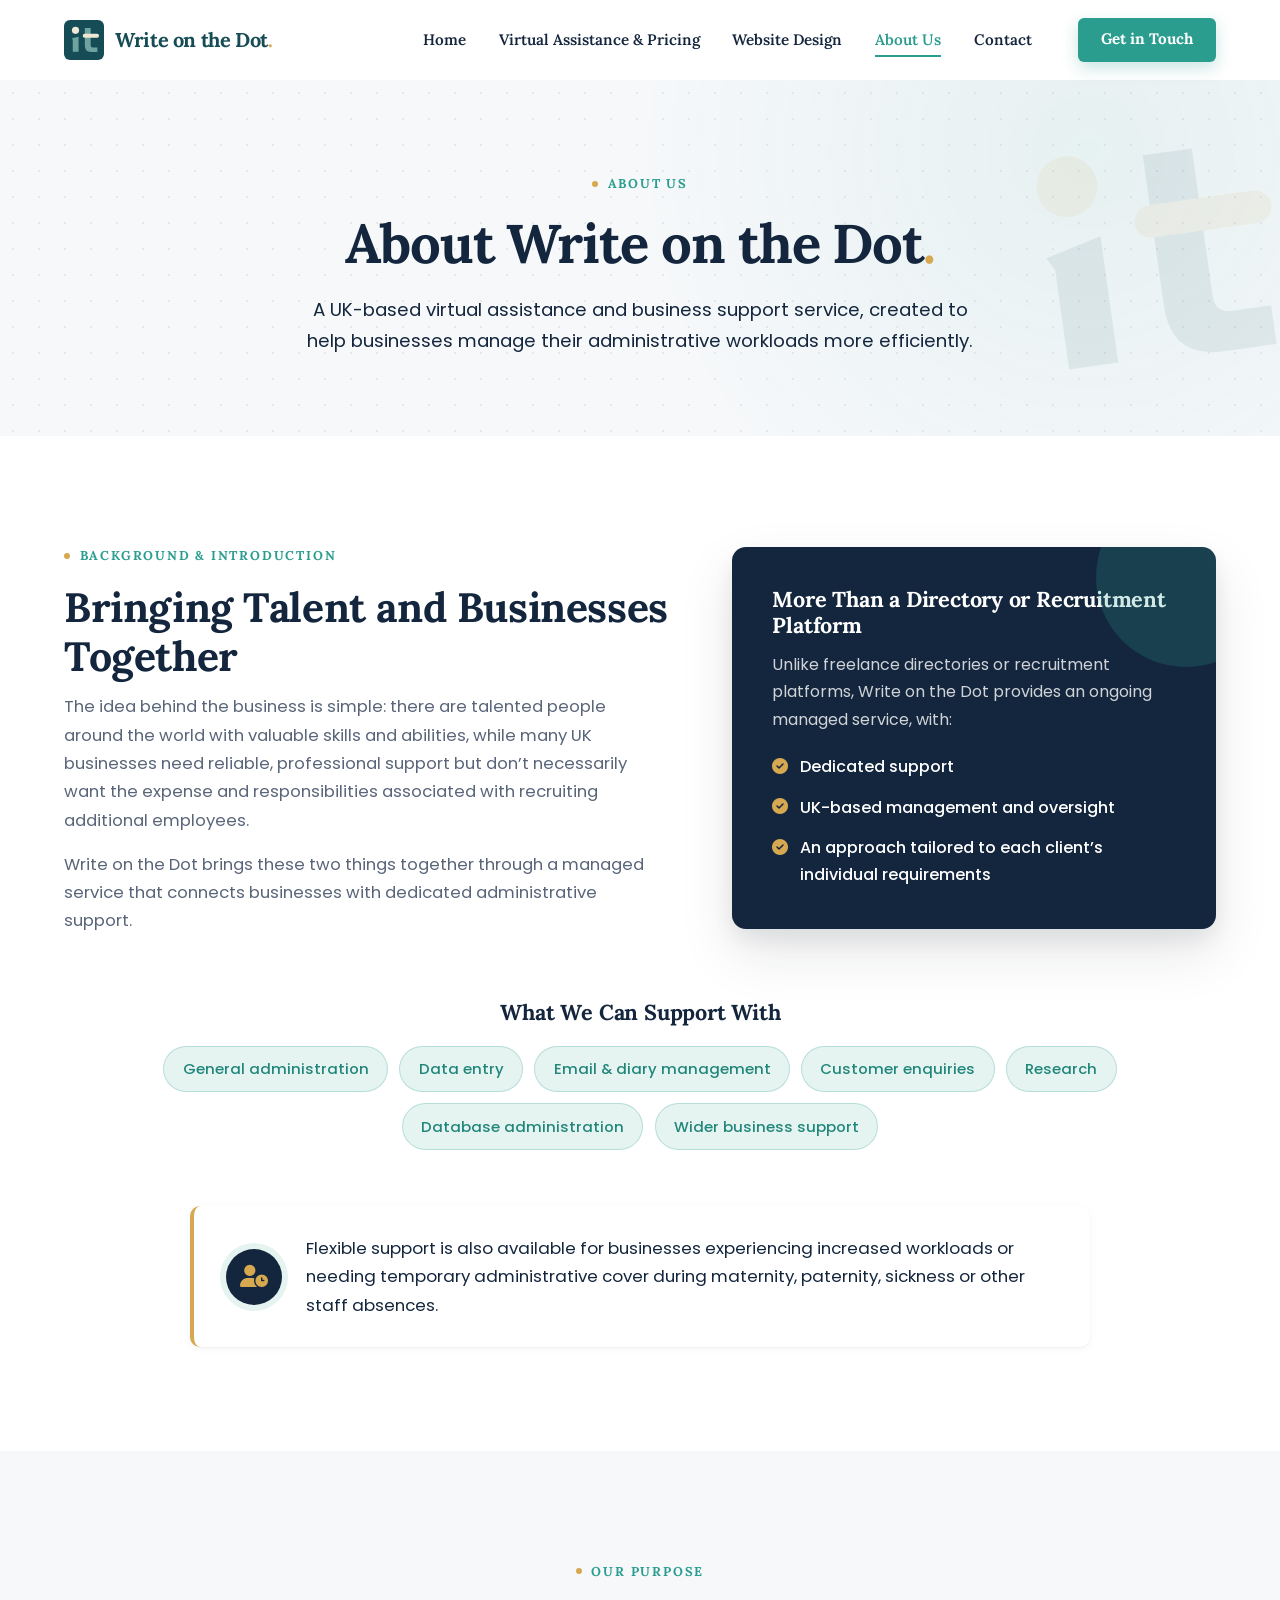
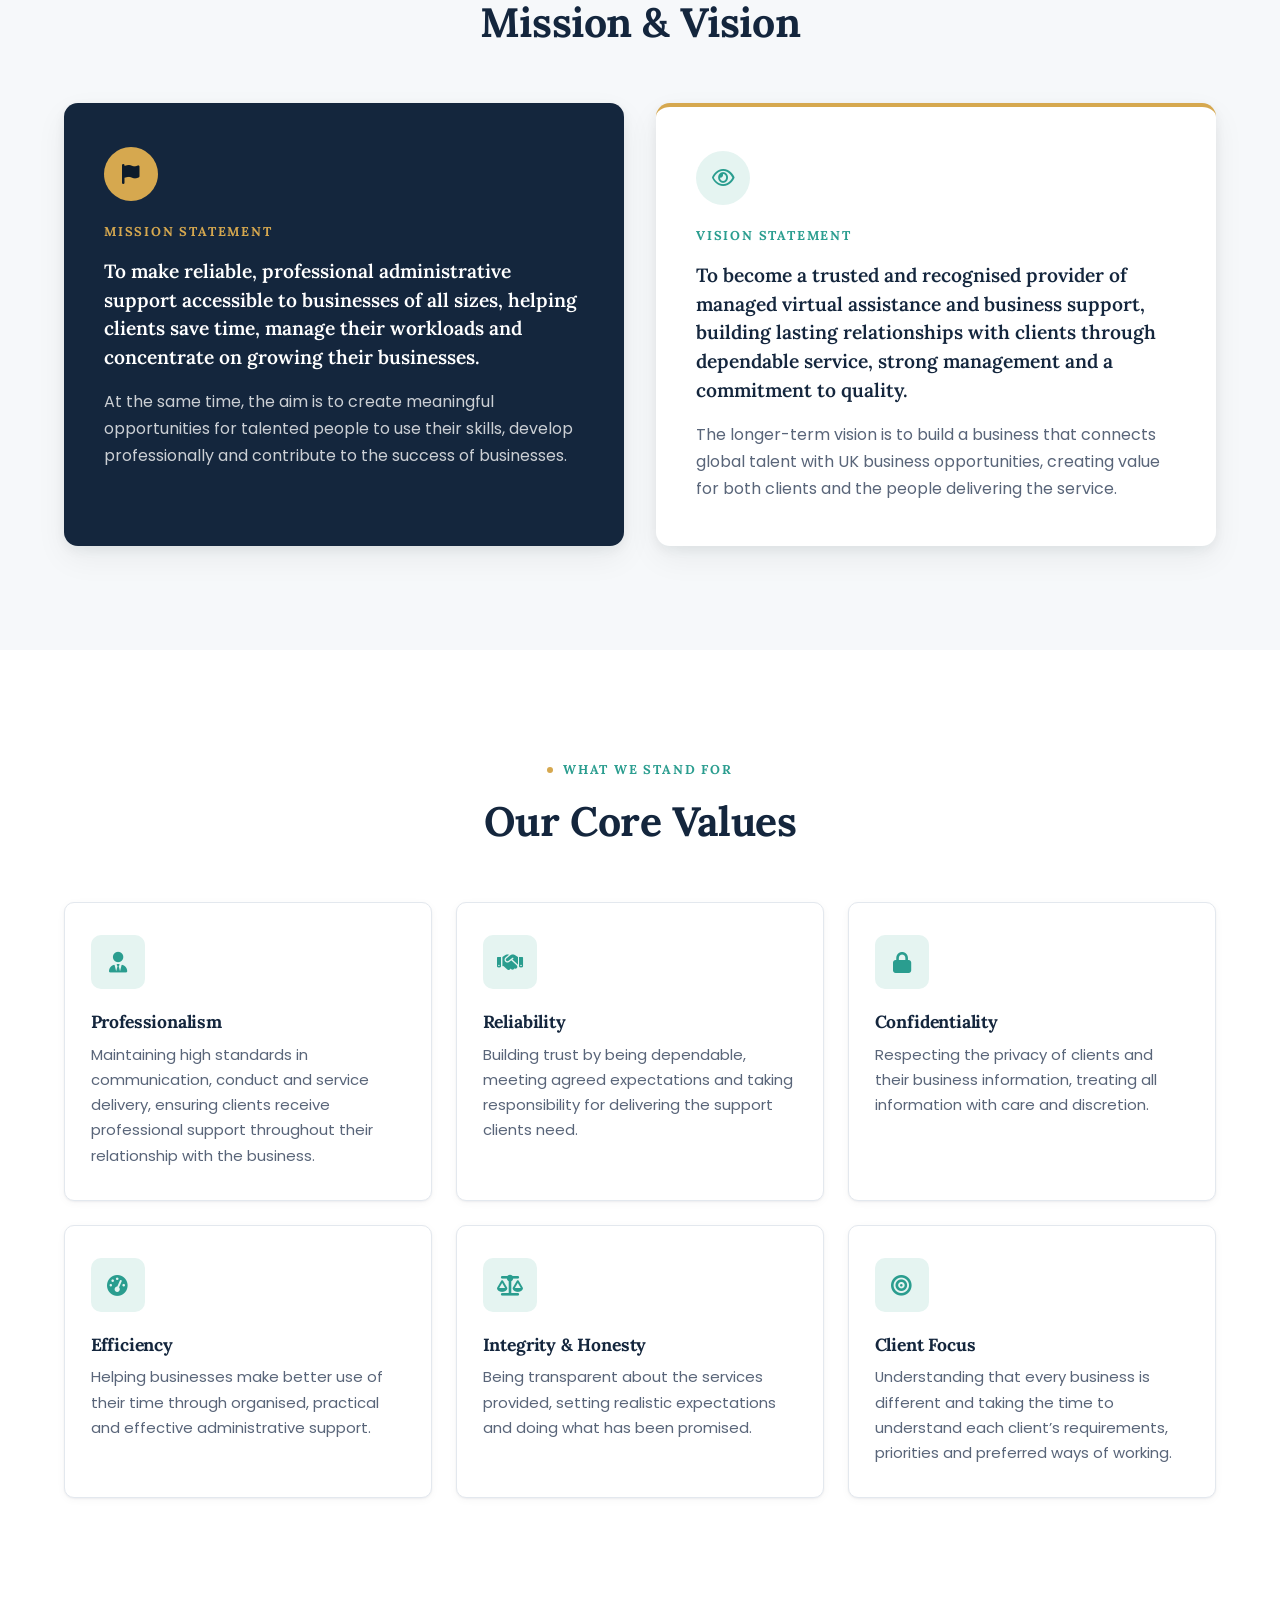
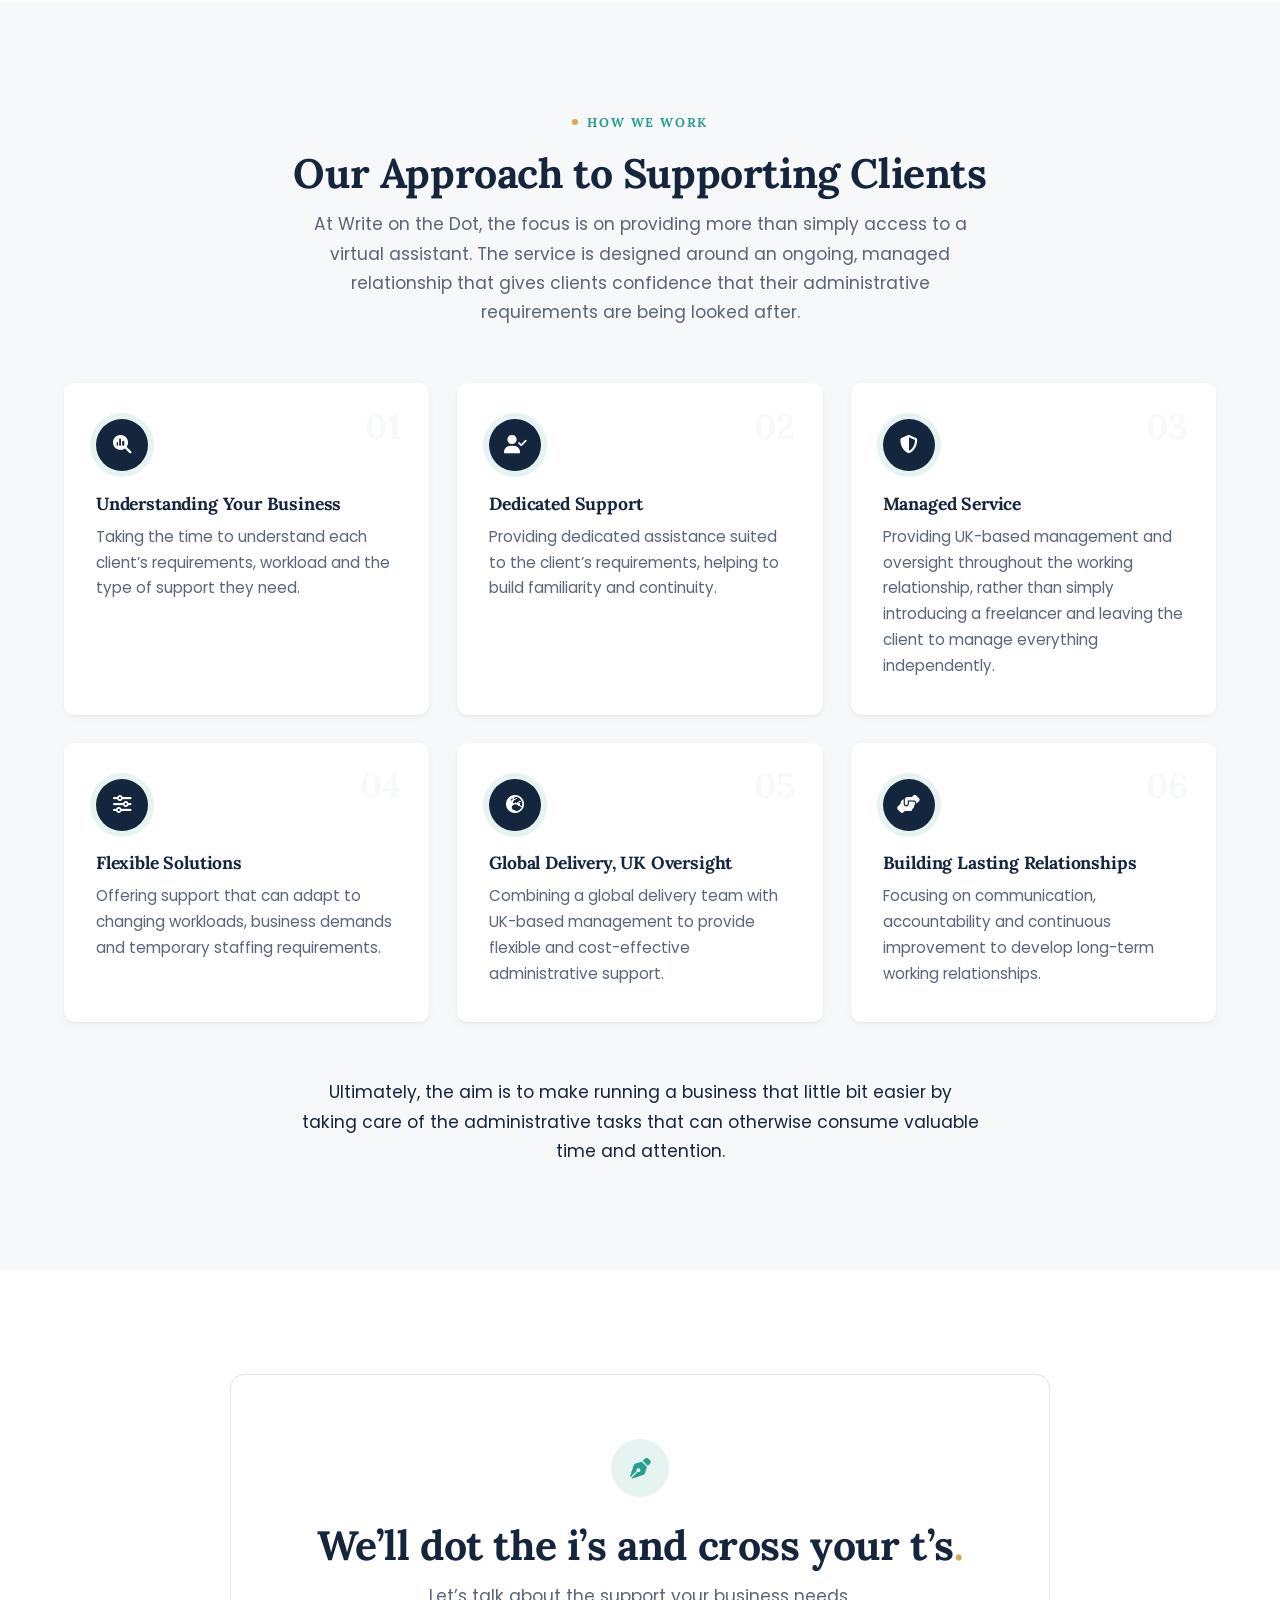
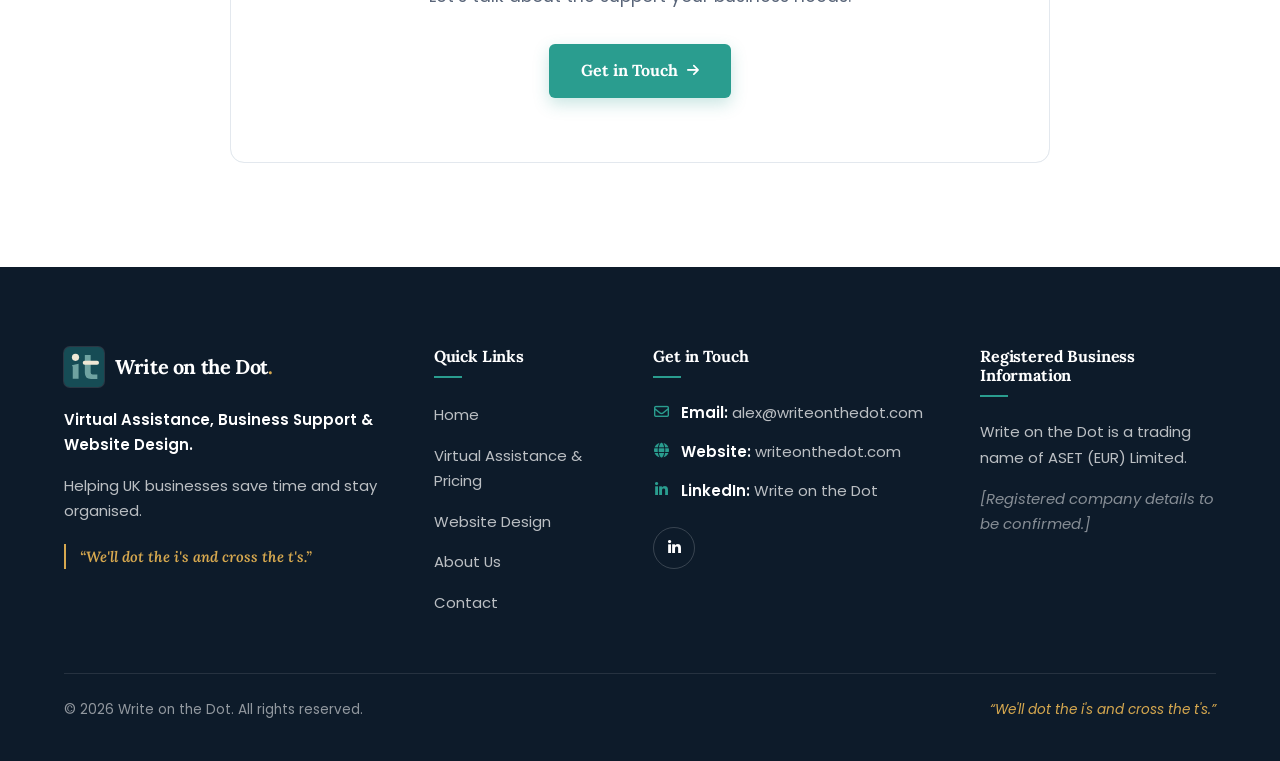
==== commit 53c4d45b: "Add Virtual Assistance & Pricing and Website Design pages, introduce both services on homepage Gener" ====
--- a/about.html
+++ b/about.html
@@ -42,9 +42,10 @@
       <nav class="primary-nav" id="primaryNav" aria-label="Main navigation">
         <ul class="nav-list">
           <li><a href="index.html" class="nav-link">Home</a></li>
+          <li><a href="services.html" class="nav-link">Virtual Assistance &amp; Pricing</a></li>
+          <li><a href="website-design.html" class="nav-link">Website Design</a></li>
           <li><a href="about.html" class="nav-link">About Us</a></li>
-          <li><a href="services.html" class="nav-link">Services &amp; Pricing</a></li>
-          <li><a href="contact.html" class="nav-link">Contact Us</a></li>
+          <li><a href="contact.html" class="nav-link">Contact</a></li>
         </ul>
         <a href="contact.html" class="btn btn-primary nav-cta">Get in Touch</a>
       </nav>
@@ -259,7 +260,7 @@
             <span class="brand-mark" aria-hidden="true"><svg class="logo-svg" viewBox="0 0 48 48" focusable="false"><path class="logo-stem" d="M9.5 22 17.5 20V38h-7V23.8z"/><path class="logo-stem" d="M25 9.5h7v21q0 2.5 2.5 2.5H40v5.5h-7.5Q25 38.5 25 31z"/><circle class="logo-dot" cx="13.8" cy="12.4" r="4.3"/><rect class="logo-bar" x="22.5" y="16.6" width="19.5" height="4.6" rx="2.3"/></svg></span>
             <span class="brand-name">Write on the Dot<span class="brand-dot">.</span></span>
           </a>
-          <p class="footer-tagline">Professional Virtual Assistance &amp; Business Support.</p>
+          <p class="footer-tagline">Virtual Assistance, Business Support &amp; Website Design.</p>
           <p>Helping UK businesses save time and stay organised.</p>
           <p class="footer-slogan">&ldquo;We'll dot the i's and cross the t's.&rdquo;</p>
         </div>
@@ -268,9 +269,10 @@
           <h2 class="footer-heading">Quick Links</h2>
           <ul class="footer-links">
             <li><a href="index.html">Home</a></li>
+            <li><a href="services.html">Virtual Assistance &amp; Pricing</a></li>
+            <li><a href="website-design.html">Website Design</a></li>
             <li><a href="about.html">About Us</a></li>
-            <li><a href="services.html">Services &amp; Pricing</a></li>
-            <li><a href="contact.html">Contact Us</a></li>
+            <li><a href="contact.html">Contact</a></li>
           </ul>
         </div>
 
--- a/css/style.css
+++ b/css/style.css
@@ -953,7 +953,7 @@
   padding-top: 2rem;
   border-top: 1px solid rgba(255, 255, 255, 0.12);
 }
-.trial-cta-text { margin-bottom: 1.5rem; }
+.trial-cta-text { margin-bottom: 0; }
 .trial-cta-text strong { display: block; color: var(--white); font-family: var(--font-heading); font-size: 1.1rem; margin-bottom: 0.25rem; }
 
 .trial-offer {
@@ -1274,6 +1274,479 @@
   .about-panel,
   .mv-card { padding: 2rem 1.5rem; }
   .about-support { margin-top: 3rem; }
+}
+
+/* -------------------------------------------------------------------------
+   Homepage: two service areas
+   ------------------------------------------------------------------------- */
+.hero-also {
+  display: inline-flex;
+  align-items: center;
+  gap: 0.75rem;
+  margin-top: 1.5rem;
+  padding: 0.55rem 1.1rem 0.55rem 0.55rem;
+  background: var(--white);
+  border: 1px solid var(--border);
+  border-radius: 999px;
+  box-shadow: var(--shadow-sm);
+  color: var(--navy);
+  font-size: 0.92rem;
+  transition: border-color var(--t-fast) var(--ease), box-shadow var(--t-fast) var(--ease);
+}
+.hero-also:hover { color: var(--navy); border-color: var(--gold); box-shadow: var(--shadow); }
+.hero-also i { color: var(--gold-dark); font-size: 0.8rem; transition: transform var(--t-fast) var(--ease); }
+.hero-also:hover i { transform: translateX(3px); }
+.hero-also-tag {
+  padding: 0.2rem 0.65rem;
+  background: var(--gold);
+  color: var(--navy-dark);
+  border-radius: 999px;
+  font-size: 0.72rem;
+  font-weight: 700;
+  letter-spacing: 0.08em;
+  text-transform: uppercase;
+}
+
+.service-paths { background: var(--white); }
+.paths-grid {
+  display: grid;
+  grid-template-columns: 1fr 1fr;
+  gap: 2rem;
+}
+.path-card {
+  position: relative;
+  display: flex;
+  flex-direction: column;
+  align-items: flex-start;
+  padding: 2.75rem 2.5rem;
+  border-radius: var(--radius-lg);
+  box-shadow: var(--shadow);
+  overflow: hidden;
+  transition: transform var(--t) var(--ease), box-shadow var(--t) var(--ease);
+}
+.path-card::after {
+  content: "";
+  position: absolute;
+  right: -70px;
+  top: -70px;
+  width: 200px;
+  height: 200px;
+  border-radius: 50%;
+  pointer-events: none;
+}
+.path-card h3 { font-size: 1.55rem; margin-bottom: 0.75rem; }
+.path-card p { margin-bottom: 1.25rem; }
+.path-card .btn { margin-top: auto; }
+.js .path-card.reveal.is-visible { transition: opacity 0.8s var(--ease), transform var(--t) var(--ease), box-shadow var(--t) var(--ease); }
+.path-card:hover,
+.js .path-card.reveal.is-visible:hover { transform: translateY(-6px); box-shadow: var(--shadow-lg); }
+
+.path-va { background: var(--off-white); border: 1px solid var(--border); }
+.path-va::after { background: rgba(42, 157, 143, 0.1); }
+.path-web { background: var(--navy); color: rgba(255, 255, 255, 0.8); }
+.path-web::after { background: rgba(214, 168, 79, 0.16); }
+.path-web h3 { color: var(--white); }
+
+.path-icon {
+  display: grid;
+  place-items: center;
+  width: 58px;
+  height: 58px;
+  margin-bottom: 1.25rem;
+  border-radius: var(--radius);
+  font-size: 1.4rem;
+}
+.path-va .path-icon { background: var(--teal); color: var(--white); }
+.path-web .path-icon { background: var(--gold); color: var(--navy-dark); }
+.path-label {
+  margin-bottom: 0.5rem;
+  font-family: var(--font-heading);
+  font-size: 0.78rem;
+  font-weight: 700;
+  letter-spacing: 0.14em;
+  text-transform: uppercase;
+}
+.path-va .path-label { color: var(--teal); }
+.path-web .path-label { color: var(--gold); }
+.path-points { display: grid; gap: 0.6rem; margin-bottom: 2rem; }
+.path-points li { display: flex; gap: 0.65rem; align-items: flex-start; font-weight: 500; }
+.path-points i { margin-top: 0.35rem; font-size: 0.85rem; }
+.path-va .path-points li { color: var(--navy); }
+.path-va .path-points i { color: var(--teal); }
+.path-web .path-points li { color: var(--white); }
+.path-web .path-points i { color: var(--gold); }
+
+/* -------------------------------------------------------------------------
+   Virtual Assistance & Pricing page
+   ------------------------------------------------------------------------- */
+.page-hero-actions {
+  display: flex;
+  flex-wrap: wrap;
+  justify-content: center;
+  gap: 1rem;
+  margin-top: 2rem;
+}
+
+.founding-offer { background: var(--white); }
+.founding-card {
+  position: relative;
+  display: grid;
+  grid-template-columns: 0.9fr 1.1fr;
+  gap: 3rem;
+  align-items: center;
+  padding: 3.5rem;
+  background: linear-gradient(120deg, var(--navy-dark) 0%, var(--navy) 60%, #1B3A4B 100%);
+  border-radius: var(--radius-lg);
+  box-shadow: var(--shadow-lg);
+  color: rgba(255, 255, 255, 0.8);
+  overflow: hidden;
+}
+.founding-card::before {
+  content: "";
+  position: absolute;
+  inset: 0;
+  background:
+    radial-gradient(circle at 15% 40%, rgba(214, 168, 79, 0.22), transparent 35%),
+    radial-gradient(circle at 95% 10%, rgba(42, 157, 143, 0.25), transparent 35%);
+  pointer-events: none;
+}
+.founding-card::after {
+  content: "";
+  position: absolute;
+  left: 0;
+  right: 0;
+  top: 0;
+  height: 4px;
+  background: linear-gradient(90deg, var(--teal), var(--gold), var(--teal));
+  background-size: 200% 100%;
+  animation: launchShimmer 6s linear infinite;
+}
+.founding-price,
+.founding-details { position: relative; }
+.founding-price { text-align: center; }
+.founding-price .launch-rate { justify-content: center; margin: 0.5rem 0 0.75rem; }
+.founding-price .launch-amount { font-family: var(--font-heading); font-weight: 700; font-size: clamp(4.5rem, 9vw, 6.5rem); }
+.founding-price .launch-unit { font-family: var(--font-heading); font-weight: 700; color: var(--white); }
+.founding-sub { margin: 0; font-size: 0.95rem; color: #7FD1C6; }
+.founding-details { padding-left: 3rem; border-left: 1px solid rgba(255, 255, 255, 0.15); }
+.founding-details h2 { color: var(--white); font-size: clamp(1.5rem, 2.6vw, 1.9rem); }
+.founding-list { display: grid; gap: 0.85rem; margin: 1.5rem 0 0; }
+.founding-list li { display: flex; gap: 0.75rem; align-items: flex-start; color: rgba(255, 255, 255, 0.88); }
+.founding-list strong { color: var(--white); }
+.founding-list i { color: var(--gold); margin-top: 0.3rem; }
+
+.pricing { background: var(--off-white); }
+.pricing-grid {
+  display: grid;
+  grid-template-columns: repeat(4, 1fr);
+  gap: 1.5rem;
+}
+.price-card {
+  position: relative;
+  display: flex;
+  flex-direction: column;
+  padding: 2.25rem 1.75rem;
+  background: var(--white);
+  border: 1px solid var(--border);
+  border-radius: var(--radius-lg);
+  box-shadow: var(--shadow-sm);
+  text-align: center;
+  transition: transform var(--t) var(--ease), box-shadow var(--t) var(--ease), border-color var(--t) var(--ease);
+}
+.js .price-card.reveal.is-visible { transition: opacity 0.8s var(--ease), transform var(--t) var(--ease), box-shadow var(--t) var(--ease), border-color var(--t) var(--ease); }
+.price-card:hover,
+.js .price-card.reveal.is-visible:hover { transform: translateY(-6px); box-shadow: var(--shadow); border-color: var(--teal); }
+.price-level {
+  align-self: center;
+  margin-bottom: 1rem;
+  padding: 0.3rem 0.8rem;
+  background: var(--teal-light);
+  color: var(--teal-dark);
+  border-radius: 999px;
+  font-size: 0.72rem;
+  font-weight: 700;
+  letter-spacing: 0.1em;
+  text-transform: uppercase;
+}
+.price-name { font-size: 1.3rem; margin-bottom: 0.5rem; }
+.price-hours { font-size: 0.92rem; }
+.price-hours i { color: var(--teal); margin-right: 0.3rem; }
+.price-rate {
+  display: flex;
+  flex-direction: column;
+  align-items: center;
+  margin: 1.25rem 0 0;
+  padding-top: 1.25rem;
+  border-top: 1px solid var(--border);
+}
+.price-amount { font-family: var(--font-heading); font-size: 2.8rem; font-weight: 700; line-height: 1; color: var(--navy); }
+.price-per { margin-top: 0.35rem; font-size: 0.85rem; color: var(--text); }
+.pricing-note {
+  display: flex;
+  justify-content: center;
+  align-items: center;
+  gap: 0.6rem;
+  margin: 2.5rem auto 0;
+  max-width: 760px;
+  text-align: center;
+  color: var(--navy);
+}
+.pricing-note i { color: var(--teal); }
+
+/* -------------------------------------------------------------------------
+   Website Design page
+   ------------------------------------------------------------------------- */
+.wd-hero { text-align: left; }
+.wd-hero-grid {
+  position: relative;
+  display: grid;
+  grid-template-columns: 1.05fr 1fr;
+  gap: 4rem;
+  align-items: center;
+}
+.wd-hero .page-hero-lead { margin: 0; }
+.wd-hero .page-hero-actions { justify-content: flex-start; }
+.wd-hero-visual { position: relative; padding: 1.5rem 1rem 2.5rem; }
+
+.browser {
+  background: var(--white);
+  border: 1px solid var(--border);
+  border-radius: var(--radius-lg);
+  box-shadow: var(--shadow-lg);
+  overflow: hidden;
+}
+.browser-bar {
+  display: flex;
+  align-items: center;
+  gap: 6px;
+  padding: 0.8rem 1rem;
+  background: var(--navy);
+}
+.browser-bar span { width: 9px; height: 9px; border-radius: 50%; background: rgba(255, 255, 255, 0.25); }
+.browser-bar span:first-child { background: var(--gold); }
+.browser-bar em {
+  flex: 1;
+  margin-left: 0.75rem;
+  padding: 0.2rem 0.75rem;
+  background: rgba(255, 255, 255, 0.1);
+  border-radius: 999px;
+  color: rgba(255, 255, 255, 0.75);
+  font-size: 0.75rem;
+  font-style: normal;
+}
+.browser-body { padding: 1.25rem; background: var(--off-white); }
+.mock-nav { display: flex; align-items: center; gap: 0.6rem; margin-bottom: 1.25rem; }
+.mock-nav i { width: 26px; height: 26px; border-radius: 6px; background: var(--logo-teal); margin-right: auto; }
+.mock-nav b { width: 42px; height: 6px; border-radius: 3px; background: #D5DCE5; }
+.mock-hero {
+  display: grid;
+  grid-template-columns: 1.2fr 1fr;
+  gap: 1rem;
+  align-items: center;
+  padding: 1.25rem;
+  background: var(--white);
+  border-radius: var(--radius);
+  margin-bottom: 1rem;
+}
+.mock-lines { display: grid; gap: 8px; }
+.mock-lines i { height: 10px; border-radius: 5px; background: var(--navy); opacity: 0.85; }
+.mock-lines i.thin { height: 6px; background: #D5DCE5; opacity: 1; }
+.mock-lines .w80 { width: 80%; }
+.mock-lines .w60 { width: 60%; background: var(--teal); }
+.mock-lines .w40 { width: 70%; }
+.mock-btn { width: 72px; height: 22px; margin-top: 6px; border-radius: 5px; background: var(--gold); }
+.mock-img {
+  display: grid;
+  place-items: center;
+  aspect-ratio: 4 / 3;
+  border-radius: var(--radius-sm);
+  background: var(--teal-light);
+  color: var(--teal);
+  font-size: 1.6rem;
+}
+.mock-cards { display: grid; grid-template-columns: repeat(3, 1fr); gap: 0.75rem; }
+.mock-cards i { height: 54px; border-radius: var(--radius-sm); background: var(--white); border: 1px solid var(--border); }
+.wd-float { left: -1rem; bottom: 0.5rem; }
+
+.audience-grid {
+  display: grid;
+  grid-template-columns: repeat(4, 1fr);
+  gap: 1.5rem;
+}
+.audience-card {
+  display: flex;
+  flex-direction: column;
+  align-items: center;
+  padding: 2rem 1.25rem;
+  background: var(--white);
+  border-radius: var(--radius);
+  box-shadow: var(--shadow-sm);
+  text-align: center;
+}
+.audience-card .card-title { margin: 0; }
+
+.wd-benefits {
+  max-width: 900px;
+  margin: 3.5rem auto 0;
+  padding: 2.5rem;
+  background: var(--white);
+  border-left: 4px solid var(--gold);
+  border-radius: var(--radius);
+  box-shadow: var(--shadow-sm);
+}
+.wd-benefits h3 { font-size: 1.35rem; margin-bottom: 1.25rem; }
+.wd-benefit-list { display: grid; grid-template-columns: 1fr 1fr; gap: 1rem 2rem; }
+.wd-benefit-list li { display: flex; gap: 0.7rem; align-items: flex-start; }
+.wd-benefit-list strong { color: var(--navy); }
+.wd-benefit-list i { color: var(--teal); margin-top: 0.3rem; }
+
+.web-pricing { background: var(--white); }
+.web-price-grid {
+  display: grid;
+  grid-template-columns: 0.85fr 1.15fr;
+  gap: 3rem;
+  align-items: center;
+}
+.web-price-card {
+  position: relative;
+  display: flex;
+  flex-direction: column;
+  align-items: center;
+  padding: 3rem 2.5rem;
+  background: linear-gradient(140deg, var(--navy-dark), var(--navy) 65%, #1B3A4B);
+  border-radius: var(--radius-lg);
+  box-shadow: var(--shadow-lg);
+  color: rgba(255, 255, 255, 0.82);
+  text-align: center;
+  overflow: hidden;
+}
+.web-price-card::before {
+  content: "";
+  position: absolute;
+  inset: 0;
+  background: radial-gradient(circle at 50% 30%, rgba(214, 168, 79, 0.22), transparent 45%);
+  pointer-events: none;
+}
+.web-price-card > * { position: relative; }
+.web-price-card .launch-rate { justify-content: center; margin: 0.6rem 0 1.25rem; }
+.web-price-card .launch-amount { font-family: var(--font-heading); font-weight: 700; }
+.web-price-card .launch-unit { font-family: var(--font-heading); font-weight: 700; }
+.web-price-fee {
+  display: flex;
+  gap: 0.6rem;
+  align-items: flex-start;
+  margin: 0;
+  padding: 0.85rem 1.1rem;
+  background: rgba(255, 255, 255, 0.06);
+  border: 1px solid rgba(255, 255, 255, 0.12);
+  border-radius: var(--radius);
+  font-size: 0.93rem;
+  text-align: left;
+}
+.web-price-fee i { color: var(--gold); margin-top: 0.3rem; }
+.web-price-fee strong { color: var(--white); }
+
+.web-price-details h3 { font-size: 1.4rem; margin-bottom: 1.5rem; }
+.web-price-list { display: grid; gap: 1.4rem; }
+.web-price-list li { display: flex; gap: 1rem; align-items: flex-start; }
+.web-price-list strong { display: block; color: var(--navy); font-family: var(--font-heading); font-size: 1.05rem; margin-bottom: 0.2rem; }
+.web-price-list p { margin: 0; font-size: 0.95rem; }
+.wp-icon {
+  flex: 0 0 44px;
+  width: 44px;
+  height: 44px;
+  display: grid;
+  place-items: center;
+  background: var(--teal-light);
+  color: var(--teal);
+  border-radius: var(--radius);
+}
+
+.steps-grid {
+  display: grid;
+  grid-template-columns: repeat(4, 1fr);
+  gap: 1.5rem;
+  margin: 0;
+  padding: 0;
+  list-style: none;
+  counter-reset: none;
+}
+.step {
+  position: relative;
+  padding: 2.25rem 1.75rem;
+  background: var(--white);
+  border-radius: var(--radius);
+  box-shadow: var(--shadow-sm);
+}
+.step:not(:last-child)::after {
+  content: "";
+  position: absolute;
+  top: 3.1rem;
+  right: -1.5rem;
+  width: 1.5rem;
+  height: 2px;
+  background: var(--gold);
+}
+.step p { font-size: 0.93rem; }
+.step-num {
+  display: grid;
+  place-items: center;
+  width: 46px;
+  height: 46px;
+  margin-bottom: 1.25rem;
+  background: var(--navy);
+  color: var(--gold);
+  border-radius: 50%;
+  font-family: var(--font-heading);
+  font-size: 1.2rem;
+  font-weight: 700;
+  box-shadow: 0 0 0 6px var(--teal-light);
+}
+
+.wd-crosslink .services-cta { margin-top: 0; }
+
+.final-cta-actions { display: flex; flex-wrap: wrap; justify-content: center; gap: 1rem; }
+
+/* Tighter navigation on smaller desktops so all five links fit */
+@media (min-width: 961px) and (max-width: 1240px) {
+  .primary-nav { gap: 1rem; }
+  .nav-link { padding: 0.5rem 0.55rem; font-size: 0.88rem; }
+  .nav-link::after { left: 0.55rem; right: 0.55rem; }
+  .nav-cta { padding: 0.55rem 1rem; font-size: 0.88rem; }
+  .brand { font-size: 1.1rem; }
+}
+
+@media (max-width: 1100px) {
+  .pricing-grid,
+  .audience-grid { grid-template-columns: repeat(2, 1fr); }
+  .steps-grid { grid-template-columns: repeat(2, 1fr); }
+  .step::after { display: none; }
+}
+
+@media (max-width: 960px) {
+  .paths-grid { grid-template-columns: 1fr; }
+  .founding-card { grid-template-columns: 1fr; gap: 2rem; padding: 2.75rem 2rem; }
+  .founding-details { padding: 2rem 0 0; border-left: 0; border-top: 1px solid rgba(255, 255, 255, 0.15); }
+  .wd-hero-grid { grid-template-columns: 1fr; gap: 3rem; }
+  .wd-hero-visual { max-width: 560px; margin: 0 auto; width: 100%; }
+  .web-price-grid { grid-template-columns: 1fr; }
+}
+
+@media (max-width: 640px) {
+  .hero-also { font-size: 0.85rem; border-radius: var(--radius); }
+  .path-card { padding: 2rem 1.5rem; }
+  .path-card .btn,
+  .page-hero-actions .btn,
+  .final-cta-actions .btn { width: 100%; }
+  .founding-card { padding: 2.25rem 1.25rem; }
+  .founding-card .btn { width: 100%; }
+  .pricing-grid,
+  .steps-grid { grid-template-columns: 1fr; }
+  .audience-grid { gap: 1rem; }
+  .audience-card { padding: 1.5rem 0.75rem; }
+  .wd-benefits { padding: 1.75rem 1.25rem; }
+  .wd-benefit-list { grid-template-columns: 1fr; }
+  .web-price-card { padding: 2.5rem 1.5rem; }
 }
 
 /* -------------------------------------------------------------------------
@@ -1517,7 +1990,7 @@
 .intro-line {
   width: 140px;
   height: 2px;
-  background: linear-gradient(90deg, var(--teal), var(--gold));
+  background: linear-gradient(90deg, var(--logo-stem), var(--logo-cream));
   transform: scaleX(0);
   animation: introLine 0.7s var(--ease) 1.5s forwards;
 }
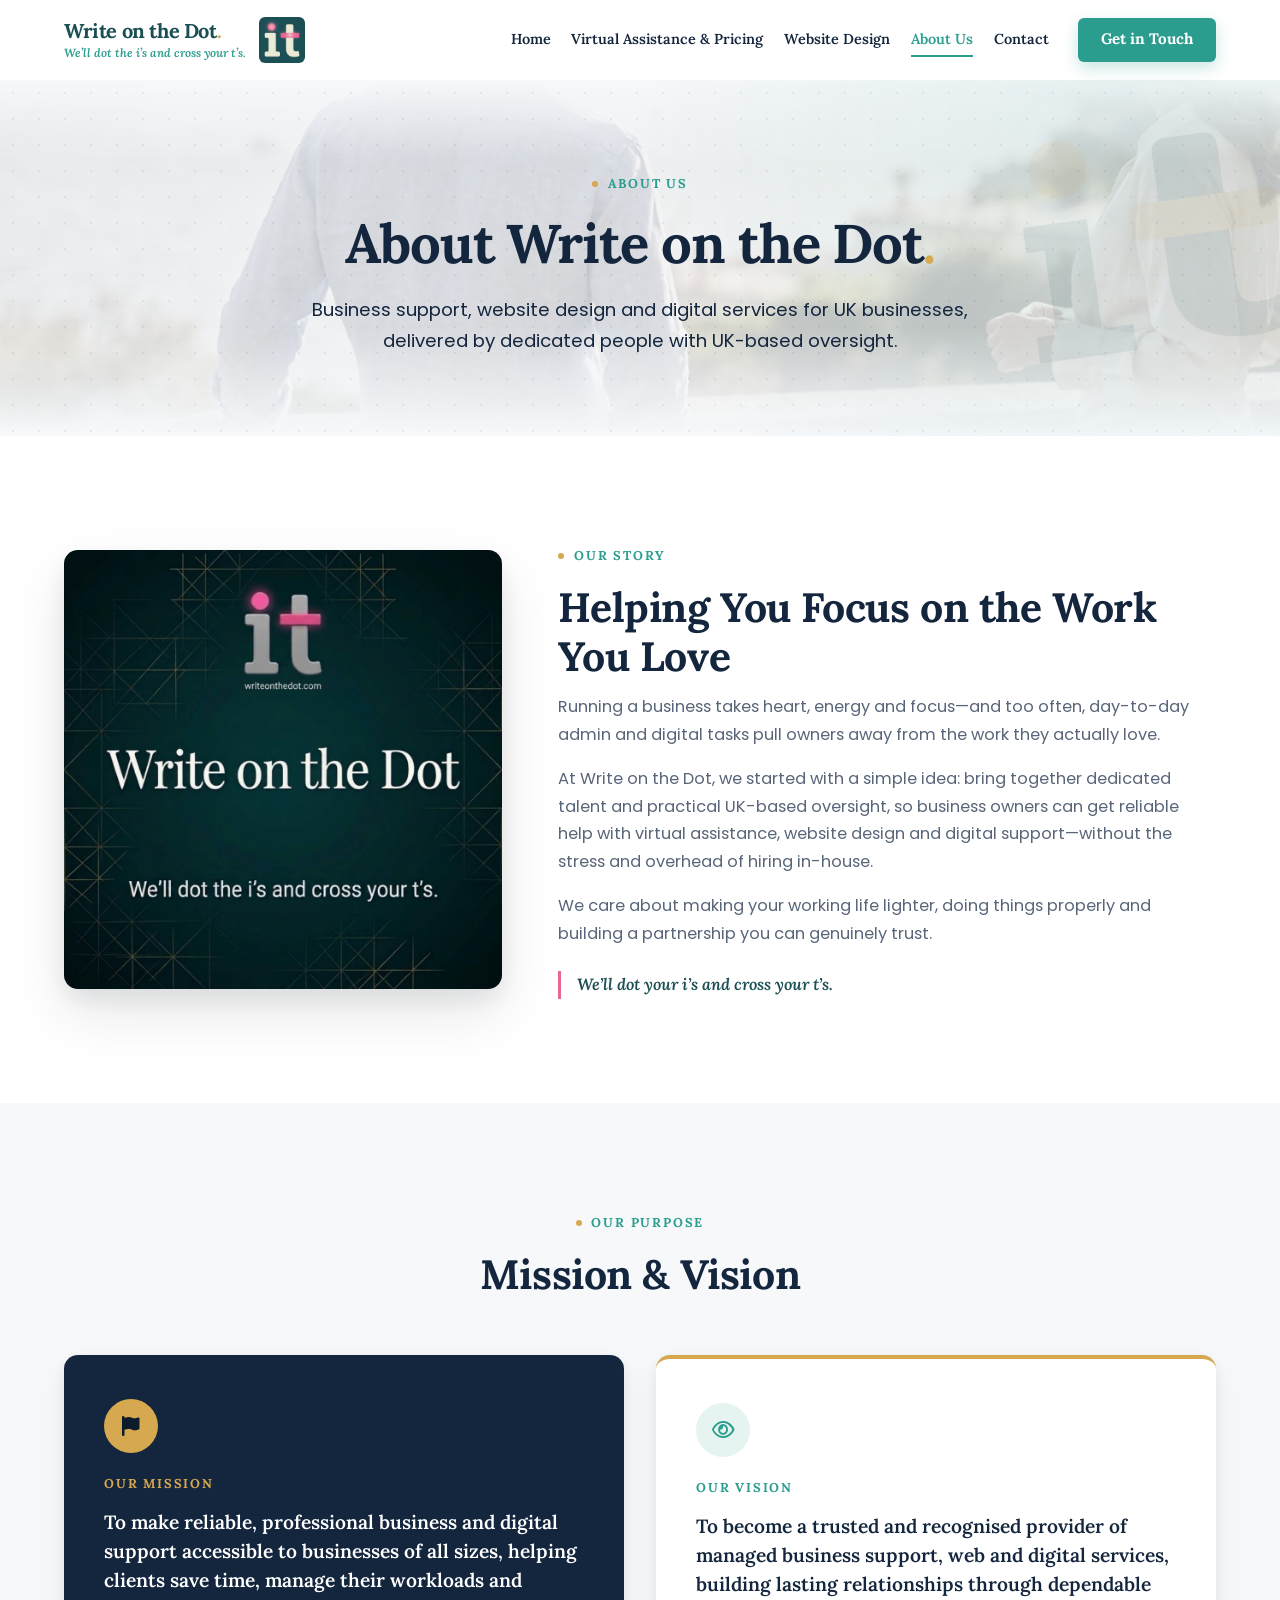
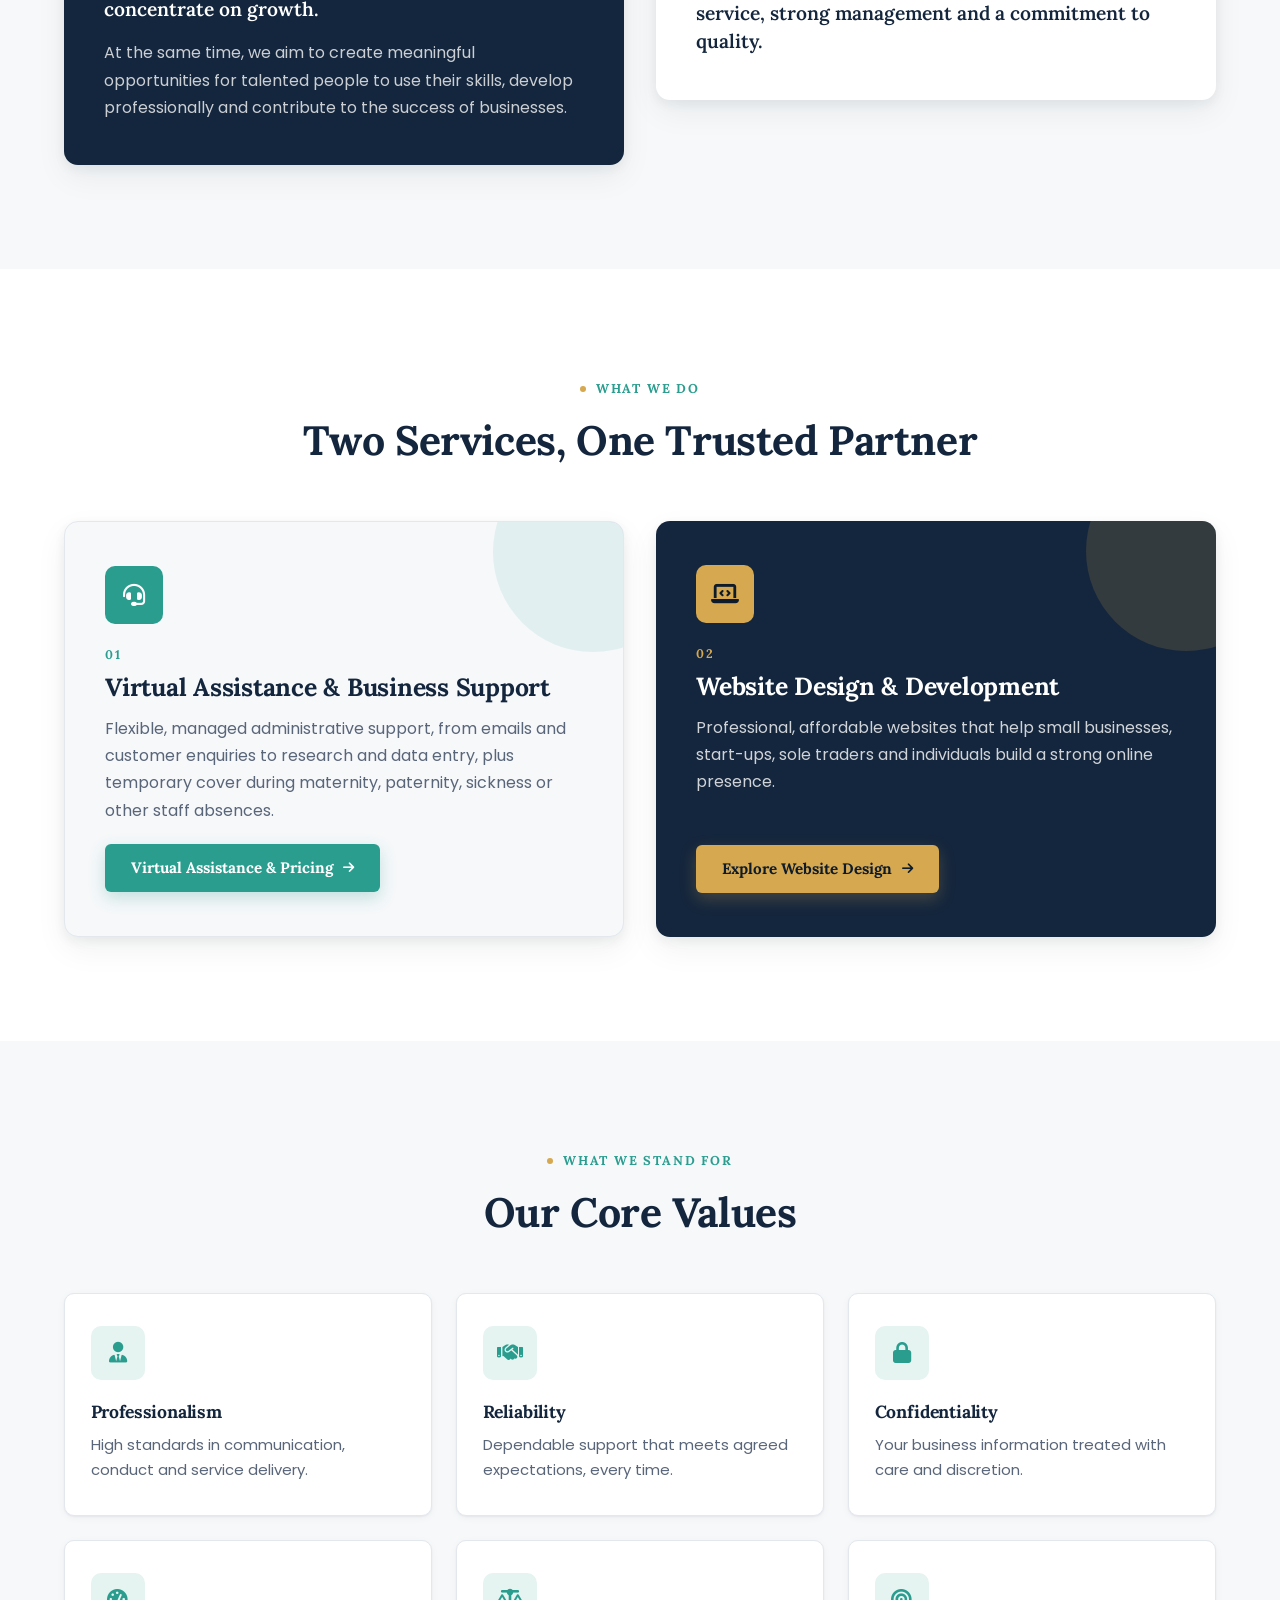
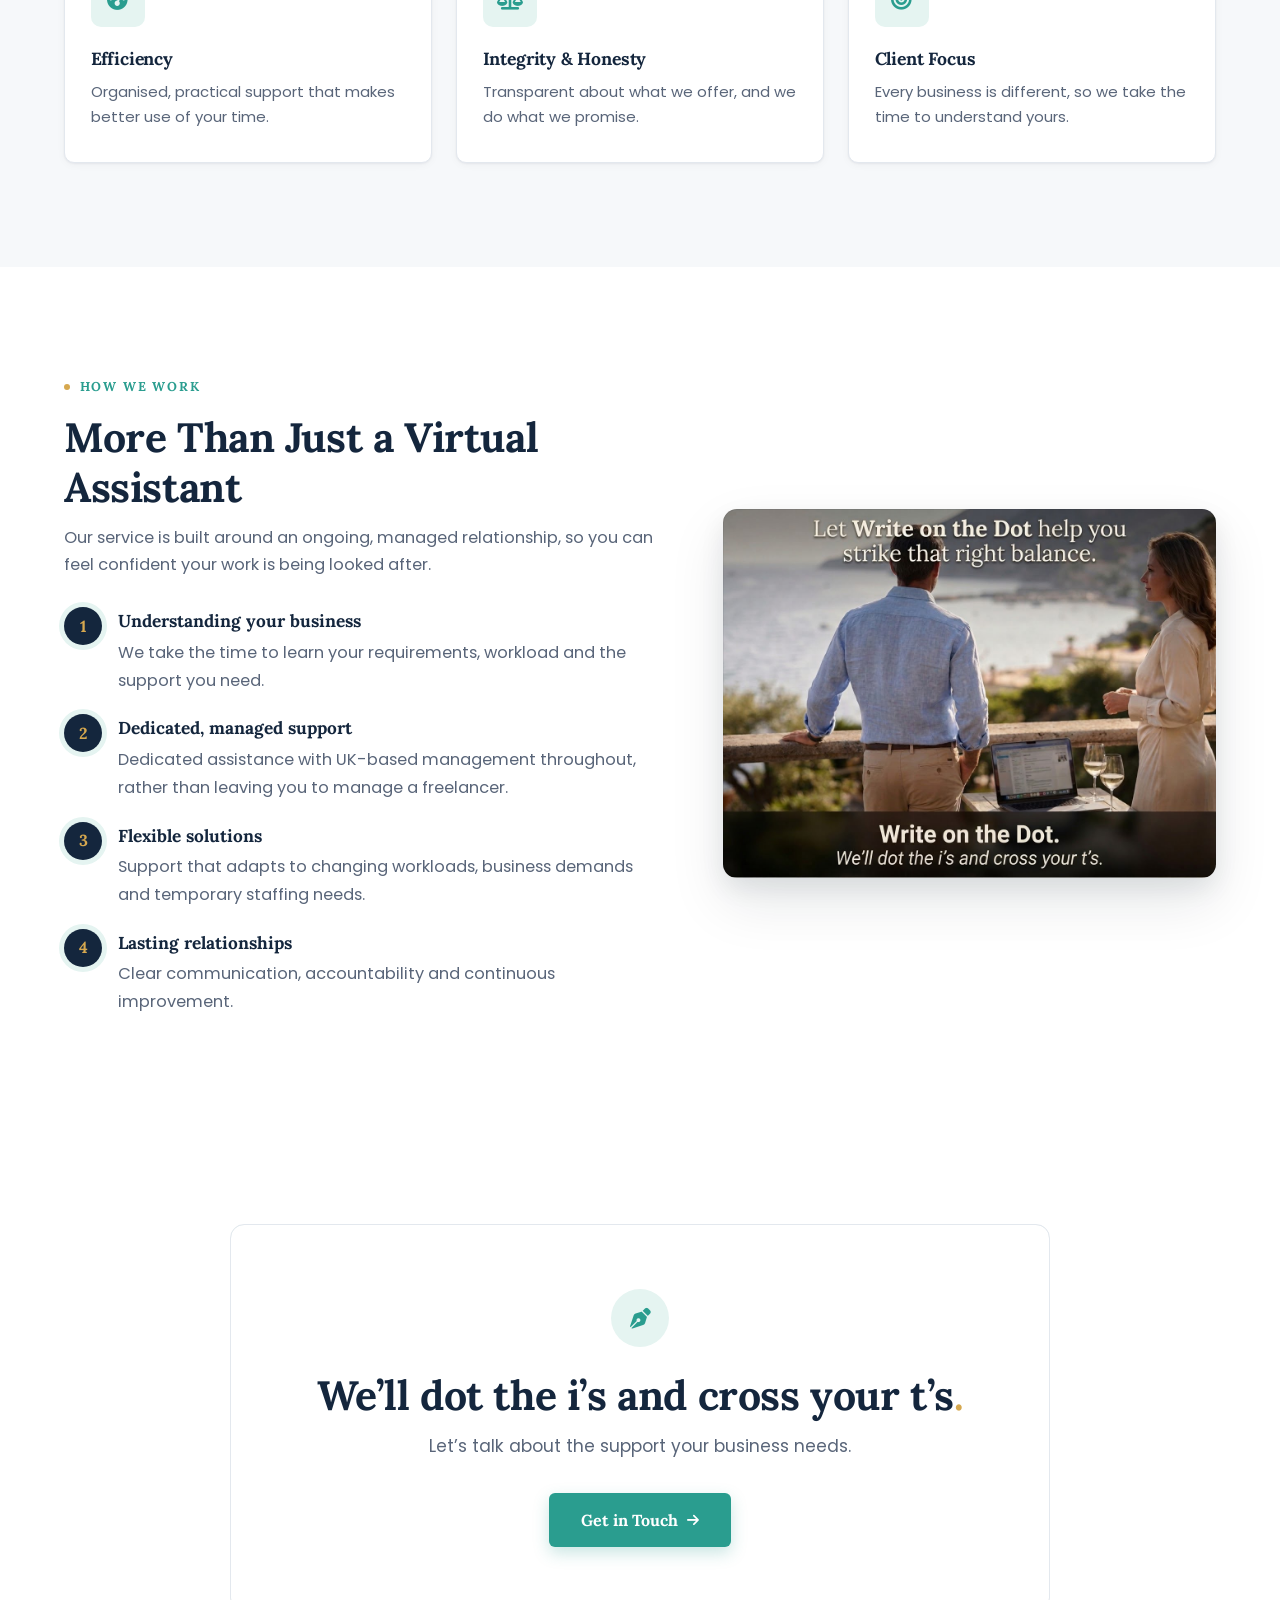
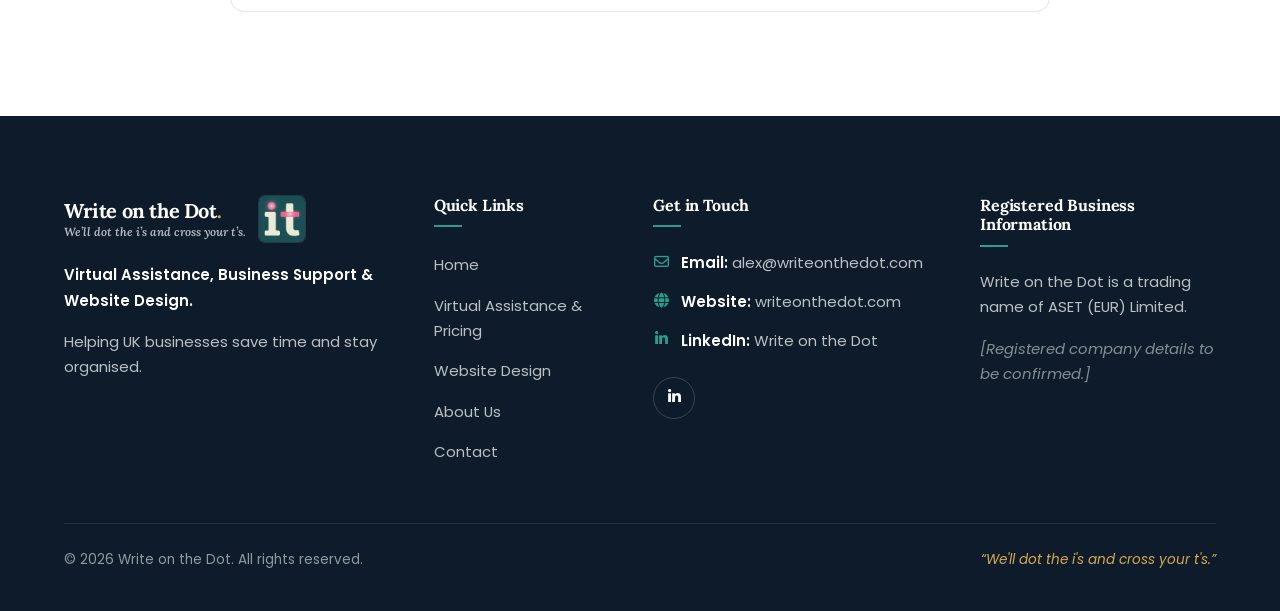
==== commit ced6f41a: "Apply client revisions: new slogan, original it logo, broader hero, About rewrite, branded visuals G" ====
--- a/about.html
+++ b/about.html
@@ -4,9 +4,9 @@
   <meta charset="UTF-8">
   <meta name="viewport" content="width=device-width, initial-scale=1.0">
   <title>About Us | Write on the Dot</title>
-  <meta name="description" content="Write on the Dot is a UK-based managed virtual assistance and business support service, combining a global delivery team with UK-based management and oversight.">
+  <meta name="description" content="Write on the Dot provides business support, website design and digital services for UK businesses, combining dedicated talent with UK-based management and oversight.">
   <meta name="theme-color" content="#14263D">
-  <link rel="icon" type="image/svg+xml" href="images/logo-mark.svg">
+  <link rel="icon" type="image/png" href="images/logo-it-icon.png">
 
   <!-- Flag JS support early so scroll-reveal styles apply without a flash -->
   <script>document.documentElement.classList.add("js");</script>
@@ -29,8 +29,11 @@
   <header class="site-header" id="siteHeader">
     <div class="container nav-container">
       <a href="index.html" class="brand" aria-label="Write on the Dot - Home">
-        <span class="brand-mark" aria-hidden="true"><svg class="logo-svg" viewBox="0 0 48 48" focusable="false"><path class="logo-stem" d="M9.5 22 17.5 20V38h-7V23.8z"/><path class="logo-stem" d="M25 9.5h7v21q0 2.5 2.5 2.5H40v5.5h-7.5Q25 38.5 25 31z"/><circle class="logo-dot" cx="13.8" cy="12.4" r="4.3"/><rect class="logo-bar" x="22.5" y="16.6" width="19.5" height="4.6" rx="2.3"/></svg></span>
-        <span class="brand-name">Write on the Dot<span class="brand-dot">.</span></span>
+        <span class="brand-text">
+          <span class="brand-name">Write on the Dot<span class="brand-dot">.</span></span>
+          <span class="brand-tagline">We&rsquo;ll dot the i&rsquo;s and cross your t&rsquo;s.</span>
+        </span>
+        <img class="brand-logo" src="images/logo-it-icon.png" alt="" width="46" height="46">
       </a>
 
       <button class="nav-toggle" id="navToggle" aria-controls="primaryNav" aria-expanded="false" aria-label="Open menu">
@@ -56,53 +59,31 @@
 
     <!-- ================= PAGE HERO ================= -->
     <section class="page-hero" aria-labelledby="about-heading">
+      <div class="page-hero-photo" style="background-image: url('images/work-life-balance.jpg'); --photo-pos: center 40%;" aria-hidden="true"></div>
       <div class="hero-bg" aria-hidden="true"></div>
-      <svg class="page-hero-mark" viewBox="0 0 48 48" aria-hidden="true" focusable="false"><path class="logo-stem" d="M9.5 22 17.5 20V38h-7V23.8z"/><path class="logo-stem" d="M25 9.5h7v21q0 2.5 2.5 2.5H40v5.5h-7.5Q25 38.5 25 31z"/><circle class="logo-dot" cx="13.8" cy="12.4" r="4.3"/><rect class="logo-bar" x="22.5" y="16.6" width="19.5" height="4.6" rx="2.3"/></svg>
+      <svg class="page-hero-mark" viewBox="0 0 48 48" aria-hidden="true" focusable="false"><path class="logo-stem" d="M6.8 17.3h9.1v15.6h4.5v3.7H6.6v-3.7h2.8V20.9H6.8z"/><path class="logo-stem" d="M26.3 9.5q0-2 2-2h5.3q2 0 2 2v20q0 2.7 2.9 2.7 2.4 0 3.7-1.2l1 4q-2.2 1.8-5.7 1.8-11.2 0-11.2-8.8z"/><circle class="logo-dot" cx="12.8" cy="9.8" r="4.1"/><rect class="logo-bar" x="22" y="16.3" width="20.8" height="5.2" rx="1.2"/></svg>
       <div class="container page-hero-inner">
         <span class="eyebrow animate-in" style="--delay: 0.05s">About Us</span>
         <h1 id="about-heading" class="page-hero-title animate-in" style="--delay: 0.15s">About Write on the Dot<span class="brand-dot">.</span></h1>
-        <p class="page-hero-lead animate-in" style="--delay: 0.25s">A UK-based virtual assistance and business support service, created to help businesses manage their administrative workloads more efficiently.</p>
-      </div>
-    </section>
-
-    <!-- ================= BACKGROUND & INTRODUCTION ================= -->
-    <section class="section about-intro" aria-labelledby="background-heading">
-      <div class="container">
-        <div class="about-grid">
-          <div class="about-text reveal">
-            <span class="eyebrow">Background &amp; Introduction</span>
-            <h2 id="background-heading" class="section-title">Bringing Talent and Businesses Together</h2>
-            <p>The idea behind the business is simple: there are talented people around the world with valuable skills and abilities, while many UK businesses need reliable, professional support but don&rsquo;t necessarily want the expense and responsibilities associated with recruiting additional employees.</p>
-            <p>Write on the Dot brings these two things together through a managed service that connects businesses with dedicated administrative support.</p>
+        <p class="page-hero-lead animate-in" style="--delay: 0.25s">Business support, website design and digital services for UK businesses, delivered by dedicated people with UK-based oversight.</p>
+      </div>
+    </section>
+
+    <!-- ================= OUR STORY ================= -->
+    <section class="section about-story" aria-labelledby="story-heading">
+      <div class="container">
+        <div class="feature-split square">
+          <figure class="feature-media reveal">
+            <img src="images/brand-card.jpg" alt="Write on the Dot brand card with the it logo, writeonthedot.com and the slogan: We'll dot the i's and cross your t's." width="1024" height="1024" loading="lazy">
+          </figure>
+          <div class="feature-copy reveal">
+            <span class="eyebrow">Our Story</span>
+            <h2 id="story-heading" class="section-title">Helping You Focus on the Work You Love</h2>
+            <p>Running a business takes heart, energy and focus&mdash;and too often, day-to-day admin and digital tasks pull owners away from the work they actually love.</p>
+            <p>At Write on the Dot, we started with a simple idea: bring together dedicated talent and practical UK-based oversight, so business owners can get reliable help with virtual assistance, website design and digital support&mdash;without the stress and overhead of hiring in-house.</p>
+            <p>We care about making your working life lighter, doing things properly and building a partnership you can genuinely trust.</p>
+            <p class="story-sign">We&rsquo;ll dot your i&rsquo;s and cross your t&rsquo;s.</p>
           </div>
-
-          <aside class="about-panel reveal" aria-labelledby="difference-heading">
-            <h3 id="difference-heading">More Than a Directory or Recruitment Platform</h3>
-            <p>Unlike freelance directories or recruitment platforms, Write on the Dot provides an ongoing managed service, with:</p>
-            <ul class="about-checks">
-              <li><i class="fa-solid fa-circle-check" aria-hidden="true"></i> Dedicated support</li>
-              <li><i class="fa-solid fa-circle-check" aria-hidden="true"></i> UK-based management and oversight</li>
-              <li><i class="fa-solid fa-circle-check" aria-hidden="true"></i> An approach tailored to each client&rsquo;s individual requirements</li>
-            </ul>
-          </aside>
-        </div>
-
-        <div class="about-support reveal">
-          <h3>What We Can Support With</h3>
-          <ul class="about-tags">
-            <li>General administration</li>
-            <li>Data entry</li>
-            <li>Email &amp; diary management</li>
-            <li>Customer enquiries</li>
-            <li>Research</li>
-            <li>Database administration</li>
-            <li>Wider business support</li>
-          </ul>
-        </div>
-
-        <div class="delivery-model reveal">
-          <span class="delivery-icon" aria-hidden="true"><i class="fa-solid fa-user-clock"></i></span>
-          <p>Flexible support is also available for businesses experiencing increased workloads or needing temporary administrative cover during maternity, paternity, sickness or other staff absences.</p>
         </div>
       </div>
     </section>
@@ -118,123 +99,115 @@
         <div class="mv-grid">
           <article class="mv-card mv-mission reveal">
             <span class="mv-icon" aria-hidden="true"><i class="fa-solid fa-flag"></i></span>
-            <span class="mv-label">Mission Statement</span>
-            <p class="mv-lead">To make reliable, professional administrative support accessible to businesses of all sizes, helping clients save time, manage their workloads and concentrate on growing their businesses.</p>
-            <p>At the same time, the aim is to create meaningful opportunities for talented people to use their skills, develop professionally and contribute to the success of businesses.</p>
+            <span class="mv-label">Our Mission</span>
+            <p class="mv-lead">To make reliable, professional business and digital support accessible to businesses of all sizes, helping clients save time, manage their workloads and concentrate on growth.</p>
+            <p>At the same time, we aim to create meaningful opportunities for talented people to use their skills, develop professionally and contribute to the success of businesses.</p>
           </article>
 
           <article class="mv-card mv-vision reveal">
             <span class="mv-icon" aria-hidden="true"><i class="fa-regular fa-eye"></i></span>
-            <span class="mv-label">Vision Statement</span>
-            <p class="mv-lead">To become a trusted and recognised provider of managed virtual assistance and business support, building lasting relationships with clients through dependable service, strong management and a commitment to quality.</p>
-            <p>The longer-term vision is to build a business that connects global talent with UK business opportunities, creating value for both clients and the people delivering the service.</p>
+            <span class="mv-label">Our Vision</span>
+            <p class="mv-lead">To become a trusted and recognised provider of managed business support, web and digital services, building lasting relationships through dependable service, strong management and a commitment to quality.</p>
+          </article>
+        </div>
+      </div>
+    </section>
+
+    <!-- ================= WHAT WE DO ================= -->
+    <section class="section service-paths" aria-labelledby="what-heading">
+      <div class="container">
+        <header class="section-header reveal">
+          <span class="eyebrow">What We Do</span>
+          <h2 id="what-heading" class="section-title">Two Services, One Trusted Partner</h2>
+        </header>
+
+        <div class="paths-grid">
+          <article class="path-card path-va reveal">
+            <span class="path-icon" aria-hidden="true"><i class="fa-solid fa-headset"></i></span>
+            <span class="path-label">01</span>
+            <h3>Virtual Assistance &amp; Business Support</h3>
+            <p>Flexible, managed administrative support, from emails and customer enquiries to research and data entry, plus temporary cover during maternity, paternity, sickness or other staff absences.</p>
+            <a href="services.html" class="btn btn-primary">Virtual Assistance &amp; Pricing <i class="fa-solid fa-arrow-right" aria-hidden="true"></i></a>
+          </article>
+
+          <article class="path-card path-web reveal">
+            <span class="path-icon" aria-hidden="true"><i class="fa-solid fa-laptop-code"></i></span>
+            <span class="path-label">02</span>
+            <h3>Website Design &amp; Development</h3>
+            <p>Professional, affordable websites that help small businesses, start-ups, sole traders and individuals build a strong online presence.</p>
+            <a href="website-design.html" class="btn btn-gold">Explore Website Design <i class="fa-solid fa-arrow-right" aria-hidden="true"></i></a>
           </article>
         </div>
       </div>
     </section>
 
     <!-- ================= CORE VALUES ================= -->
-    <section class="section services" aria-labelledby="values-heading">
+    <section class="section benefits" aria-labelledby="values-heading">
       <div class="container">
         <header class="section-header reveal">
           <span class="eyebrow">What We Stand For</span>
           <h2 id="values-heading" class="section-title">Our Core Values</h2>
         </header>
 
-        <div class="services-grid">
+        <div class="services-grid values-grid">
           <article class="service-card reveal">
             <span class="card-icon"><i class="fa-solid fa-user-tie" aria-hidden="true"></i></span>
             <h3 class="card-title">Professionalism</h3>
-            <p>Maintaining high standards in communication, conduct and service delivery, ensuring clients receive professional support throughout their relationship with the business.</p>
+            <p>High standards in communication, conduct and service delivery.</p>
           </article>
 
           <article class="service-card reveal">
             <span class="card-icon"><i class="fa-solid fa-handshake" aria-hidden="true"></i></span>
             <h3 class="card-title">Reliability</h3>
-            <p>Building trust by being dependable, meeting agreed expectations and taking responsibility for delivering the support clients need.</p>
+            <p>Dependable support that meets agreed expectations, every time.</p>
           </article>
 
           <article class="service-card reveal">
             <span class="card-icon"><i class="fa-solid fa-lock" aria-hidden="true"></i></span>
             <h3 class="card-title">Confidentiality</h3>
-            <p>Respecting the privacy of clients and their business information, treating all information with care and discretion.</p>
+            <p>Your business information treated with care and discretion.</p>
           </article>
 
           <article class="service-card reveal">
             <span class="card-icon"><i class="fa-solid fa-gauge-high" aria-hidden="true"></i></span>
             <h3 class="card-title">Efficiency</h3>
-            <p>Helping businesses make better use of their time through organised, practical and effective administrative support.</p>
+            <p>Organised, practical support that makes better use of your time.</p>
           </article>
 
           <article class="service-card reveal">
             <span class="card-icon"><i class="fa-solid fa-scale-balanced" aria-hidden="true"></i></span>
             <h3 class="card-title">Integrity &amp; Honesty</h3>
-            <p>Being transparent about the services provided, setting realistic expectations and doing what has been promised.</p>
+            <p>Transparent about what we offer, and we do what we promise.</p>
           </article>
 
           <article class="service-card reveal">
             <span class="card-icon"><i class="fa-solid fa-bullseye" aria-hidden="true"></i></span>
             <h3 class="card-title">Client Focus</h3>
-            <p>Understanding that every business is different and taking the time to understand each client&rsquo;s requirements, priorities and preferred ways of working.</p>
-          </article>
-        </div>
-      </div>
-    </section>
-
-    <!-- ================= OUR APPROACH ================= -->
-    <section class="section benefits" aria-labelledby="approach-heading">
-      <div class="container">
-        <header class="section-header reveal">
-          <span class="eyebrow">How We Work</span>
-          <h2 id="approach-heading" class="section-title">Our Approach to Supporting Clients</h2>
-          <p class="section-intro">At Write on the Dot, the focus is on providing more than simply access to a virtual assistant. The service is designed around an ongoing, managed relationship that gives clients confidence that their administrative requirements are being looked after.</p>
-        </header>
-
-        <div class="benefits-grid">
-          <article class="benefit-card reveal">
-            <span class="benefit-number" aria-hidden="true">01</span>
-            <span class="benefit-icon"><i class="fa-solid fa-magnifying-glass-chart" aria-hidden="true"></i></span>
-            <h3 class="card-title">Understanding Your Business</h3>
-            <p>Taking the time to understand each client&rsquo;s requirements, workload and the type of support they need.</p>
-          </article>
-
-          <article class="benefit-card reveal">
-            <span class="benefit-number" aria-hidden="true">02</span>
-            <span class="benefit-icon"><i class="fa-solid fa-user-check" aria-hidden="true"></i></span>
-            <h3 class="card-title">Dedicated Support</h3>
-            <p>Providing dedicated assistance suited to the client&rsquo;s requirements, helping to build familiarity and continuity.</p>
-          </article>
-
-          <article class="benefit-card reveal">
-            <span class="benefit-number" aria-hidden="true">03</span>
-            <span class="benefit-icon"><i class="fa-solid fa-shield-halved" aria-hidden="true"></i></span>
-            <h3 class="card-title">Managed Service</h3>
-            <p>Providing UK-based management and oversight throughout the working relationship, rather than simply introducing a freelancer and leaving the client to manage everything independently.</p>
-          </article>
-
-          <article class="benefit-card reveal">
-            <span class="benefit-number" aria-hidden="true">04</span>
-            <span class="benefit-icon"><i class="fa-solid fa-sliders" aria-hidden="true"></i></span>
-            <h3 class="card-title">Flexible Solutions</h3>
-            <p>Offering support that can adapt to changing workloads, business demands and temporary staffing requirements.</p>
-          </article>
-
-          <article class="benefit-card reveal">
-            <span class="benefit-number" aria-hidden="true">05</span>
-            <span class="benefit-icon"><i class="fa-solid fa-earth-europe" aria-hidden="true"></i></span>
-            <h3 class="card-title">Global Delivery, UK Oversight</h3>
-            <p>Combining a global delivery team with UK-based management to provide flexible and cost-effective administrative support.</p>
-          </article>
-
-          <article class="benefit-card reveal">
-            <span class="benefit-number" aria-hidden="true">06</span>
-            <span class="benefit-icon"><i class="fa-solid fa-handshake-angle" aria-hidden="true"></i></span>
-            <h3 class="card-title">Building Lasting Relationships</h3>
-            <p>Focusing on communication, accountability and continuous improvement to develop long-term working relationships.</p>
-          </article>
-        </div>
-
-        <p class="section-intro about-closing reveal">Ultimately, the aim is to make running a business that little bit easier by taking care of the administrative tasks that can otherwise consume valuable time and attention.</p>
+            <p>Every business is different, so we take the time to understand yours.</p>
+          </article>
+        </div>
+      </div>
+    </section>
+
+    <!-- ================= HOW WE WORK ================= -->
+    <section class="section services" aria-labelledby="approach-heading">
+      <div class="container">
+        <div class="feature-split reverse">
+          <figure class="feature-media reveal">
+            <img src="images/work-life-balance.jpg" alt="Write on the Dot graphic: a couple relaxing on a sunny balcony with a laptop nearby, with the message: Let Write on the Dot help you strike that right balance." width="1198" height="896" loading="lazy">
+          </figure>
+          <div class="feature-copy reveal">
+            <span class="eyebrow">How We Work</span>
+            <h2 id="approach-heading" class="section-title">More Than Just a Virtual Assistant</h2>
+            <p>Our service is built around an ongoing, managed relationship, so you can feel confident your work is being looked after.</p>
+            <ol class="approach-list">
+              <li><span class="approach-num">1</span><div><strong>Understanding your business</strong><p>We take the time to learn your requirements, workload and the support you need.</p></div></li>
+              <li><span class="approach-num">2</span><div><strong>Dedicated, managed support</strong><p>Dedicated assistance with UK-based management throughout, rather than leaving you to manage a freelancer.</p></div></li>
+              <li><span class="approach-num">3</span><div><strong>Flexible solutions</strong><p>Support that adapts to changing workloads, business demands and temporary staffing needs.</p></div></li>
+              <li><span class="approach-num">4</span><div><strong>Lasting relationships</strong><p>Clear communication, accountability and continuous improvement.</p></div></li>
+            </ol>
+          </div>
+        </div>
       </div>
     </section>
 
@@ -257,12 +230,14 @@
       <div class="footer-grid">
         <div class="footer-col footer-about">
           <a href="index.html" class="brand brand-light" aria-label="Write on the Dot - Home">
-            <span class="brand-mark" aria-hidden="true"><svg class="logo-svg" viewBox="0 0 48 48" focusable="false"><path class="logo-stem" d="M9.5 22 17.5 20V38h-7V23.8z"/><path class="logo-stem" d="M25 9.5h7v21q0 2.5 2.5 2.5H40v5.5h-7.5Q25 38.5 25 31z"/><circle class="logo-dot" cx="13.8" cy="12.4" r="4.3"/><rect class="logo-bar" x="22.5" y="16.6" width="19.5" height="4.6" rx="2.3"/></svg></span>
-            <span class="brand-name">Write on the Dot<span class="brand-dot">.</span></span>
+            <span class="brand-text">
+              <span class="brand-name">Write on the Dot<span class="brand-dot">.</span></span>
+              <span class="brand-tagline">We&rsquo;ll dot the i&rsquo;s and cross your t&rsquo;s.</span>
+            </span>
+            <img class="brand-logo" src="images/logo-it-icon.png" alt="" width="46" height="46">
           </a>
           <p class="footer-tagline">Virtual Assistance, Business Support &amp; Website Design.</p>
           <p>Helping UK businesses save time and stay organised.</p>
-          <p class="footer-slogan">&ldquo;We'll dot the i's and cross the t's.&rdquo;</p>
         </div>
 
         <div class="footer-col">
@@ -297,7 +272,7 @@
 
       <div class="footer-bottom">
         <p>&copy; 2026 Write on the Dot. All rights reserved.</p>
-        <p class="footer-bottom-slogan">&ldquo;We'll dot the i's and cross the t's.&rdquo;</p>
+        <p class="footer-bottom-slogan">&ldquo;We'll dot the i's and cross your t's.&rdquo;</p>
       </div>
     </div>
   </footer>
--- a/css/style.css
+++ b/css/style.css
@@ -20,10 +20,10 @@
   --text: #596579;
   --border: #E3E8EE;
 
-  /* Logo mark */
-  --logo-teal: #164C55;
-  --logo-stem: #6FA3A1;
-  --logo-cream: #EFE8D5;
+  /* Logo mark (sampled from the original "it" brand asset) */
+  --logo-teal: #1A4F53;
+  --logo-stem: #EBEAD6;
+  --logo-pink: #EA678F;
 
   /* Typography */
   --font-heading: "Lora", Georgia, "Times New Roman", serif;
@@ -162,10 +162,11 @@
 /* -------------------------------------------------------------------------
    4. Brand / logo
    ------------------------------------------------------------------------- */
+/* Lockup: name with slogan underneath, "it" logo on the right */
 .brand {
   display: inline-flex;
   align-items: center;
-  gap: 0.7rem;
+  gap: 0.8rem;
   color: var(--logo-teal);
   font-family: var(--font-heading);
   font-weight: 800;
@@ -174,26 +175,38 @@
 }
 .brand:hover { color: var(--logo-teal); }
 
-.brand-mark {
+.brand-text { display: flex; flex-direction: column; line-height: 1.1; }
+.brand-tagline {
+  margin-top: 0.2rem;
+  font-size: 0.74rem;
+  font-weight: 600;
+  font-style: italic;
+  letter-spacing: 0;
+  color: var(--teal);
+  white-space: nowrap;
+}
+
+.brand-logo {
   display: block;
-  width: 40px;
-  height: 40px;
-  background: var(--logo-teal);
+  flex: 0 0 auto;
+  width: 46px;
+  height: 46px;
   border-radius: var(--radius-sm);
-  overflow: hidden;
-}
-
-/* "it" logo mark: the dotted i and crossed t */
+}
+
+/* "it" logo mark drawn in SVG (used for the intro animation and watermarks) */
 .logo-svg { display: block; width: 100%; height: 100%; }
 .logo-stem { fill: var(--logo-stem); }
 .logo-dot,
-.logo-bar { fill: var(--logo-cream); }
+.logo-bar { fill: var(--logo-pink); }
 
 .brand-dot { color: var(--gold); }
 
 .brand-light,
 .brand-light:hover { color: var(--white); }
-.brand-light .brand-mark { box-shadow: 0 0 0 1px rgba(255, 255, 255, 0.12); }
+.brand-light .brand-tagline { color: rgba(255, 255, 255, 0.7); }
+
+.brand-light .brand-logo { box-shadow: 0 0 0 1px rgba(255, 255, 255, 0.12); }
 
 /* -------------------------------------------------------------------------
    5. Header & navigation
@@ -224,29 +237,32 @@
 .primary-nav {
   display: flex;
   align-items: center;
-  gap: 2rem;
+  gap: 1.25rem;
 }
 
 .nav-list {
   display: flex;
   align-items: center;
-  gap: 0.25rem;
+  gap: 0.1rem;
 }
 
 .nav-link {
   position: relative;
   display: inline-block;
-  padding: 0.5rem 0.9rem;
+  padding: 0.5rem 0.6rem;
   color: var(--navy);
   font-family: var(--font-heading);
   font-weight: 600;
-  font-size: 0.95rem;
-}
+  font-size: 0.9rem;
+  white-space: nowrap;
+}
+.brand-name,
+.nav-cta { white-space: nowrap; }
 .nav-link::after {
   content: "";
   position: absolute;
-  left: 0.9rem;
-  right: 0.9rem;
+  left: 0.6rem;
+  right: 0.6rem;
   bottom: 0.2rem;
   height: 2px;
   background: var(--teal);
@@ -823,6 +839,19 @@
 }
 .delivery-model p { margin: 0; font-size: 1.05rem; color: var(--navy); }
 
+/* Faded brand image inside dark panels and banners (set background-image inline) */
+.panel-photo {
+  position: absolute;
+  inset: 0;
+  background-position: var(--photo-pos, center);
+  background-size: cover;
+  background-repeat: no-repeat;
+  opacity: var(--photo-opacity, 0.12);
+  mix-blend-mode: luminosity;
+  border-radius: inherit;
+  pointer-events: none;
+}
+
 /* -------------------------------------------------------------------------
    Launch offer banner
    ------------------------------------------------------------------------- */
@@ -1050,15 +1079,6 @@
 
 .footer-about .brand { margin-bottom: 1.25rem; }
 .footer-tagline { color: var(--white); font-weight: 600; }
-.footer-slogan {
-  margin-top: 1.25rem;
-  padding-left: 0.9rem;
-  border-left: 2px solid var(--gold);
-  font-family: var(--font-heading);
-  font-style: italic;
-  font-weight: 600;
-  color: var(--gold);
-}
 
 .footer-heading {
   position: relative;
@@ -1136,6 +1156,23 @@
   text-align: center;
 }
 .page-hero-inner { position: relative; max-width: 820px; }
+
+/* Faded brand image behind a page hero. Set the image per page with
+   style="background-image: url('images/...')"; adjust --photo-opacity to taste. */
+.page-hero-photo {
+  position: absolute;
+  inset: 0;
+  background-position: var(--photo-pos, center);
+  background-size: cover;
+  background-repeat: no-repeat;
+  opacity: var(--photo-opacity, 0.22);
+  filter: grayscale(0.25);
+  -webkit-mask-image: linear-gradient(180deg, transparent 0%, #000 22%, #000 70%, transparent 100%);
+  mask-image: linear-gradient(180deg, transparent 0%, #000 22%, #000 70%, transparent 100%);
+  transform-origin: 50% 50%;
+  animation: heroDrift 26s ease-in-out infinite alternate;
+  pointer-events: none;
+}
 .page-hero-mark {
   position: absolute;
   right: -40px;
@@ -1163,58 +1200,38 @@
   opacity: 0.85;
 }
 
-.about-grid {
-  display: grid;
-  grid-template-columns: 1.25fr 1fr;
-  gap: 4rem;
-  align-items: center;
-}
-.about-text p { font-size: 1.04rem; }
-
-.about-panel {
-  padding: 2.5rem;
+.about-story .feature-split { margin-top: 0; }
+.story-sign {
+  margin-top: 1.5rem;
+  padding-left: 1rem;
+  border-left: 3px solid var(--logo-pink);
+  font-family: var(--font-heading);
+  font-size: 1.2rem;
+  font-style: italic;
+  font-weight: 600;
+  color: var(--logo-teal);
+}
+
+.about-story + .mission-vision .mv-grid { align-items: start; }
+
+.approach-list { display: grid; gap: 1.25rem; margin: 1.75rem 0 0; padding: 0; list-style: none; }
+.approach-list li { display: flex; gap: 1rem; align-items: flex-start; }
+.approach-list strong { display: block; font-family: var(--font-heading); font-size: 1.08rem; color: var(--navy); margin-bottom: 0.15rem; }
+.approach-list p { margin: 0; font-size: 0.95rem; }
+.approach-num {
+  flex: 0 0 38px;
+  width: 38px;
+  height: 38px;
+  display: grid;
+  place-items: center;
   background: var(--navy);
-  color: rgba(255, 255, 255, 0.8);
-  border-radius: var(--radius-lg);
-  box-shadow: var(--shadow-lg);
-  position: relative;
-  overflow: hidden;
-}
-.about-panel::after {
-  content: "";
-  position: absolute;
-  right: -60px;
-  top: -60px;
-  width: 180px;
-  height: 180px;
+  color: var(--gold);
   border-radius: 50%;
-  background: rgba(42, 157, 143, 0.22);
-}
-.about-panel h3 { color: var(--white); font-size: 1.35rem; position: relative; }
-.about-panel p { position: relative; }
-.about-checks { display: grid; gap: 0.85rem; margin-top: 1.25rem; position: relative; }
-.about-checks li { display: flex; gap: 0.75rem; align-items: flex-start; color: var(--white); font-weight: 500; }
-.about-checks i { color: var(--gold); margin-top: 0.3rem; }
-
-.about-support { margin-top: 4rem; text-align: center; }
-.about-support h3 { font-size: 1.35rem; margin-bottom: 1.25rem; }
-.about-tags {
-  display: flex;
-  flex-wrap: wrap;
-  justify-content: center;
-  gap: 0.7rem;
-}
-.about-tags li {
-  padding: 0.6rem 1.15rem;
-  background: var(--teal-light);
-  color: var(--teal-dark);
-  border: 1px solid rgba(42, 157, 143, 0.25);
-  border-radius: 999px;
-  font-weight: 500;
-  font-size: 0.93rem;
-  transition: background-color var(--t-fast) var(--ease), color var(--t-fast) var(--ease);
-}
-.about-tags li:hover { background: var(--teal); color: var(--white); }
+  font-family: var(--font-heading);
+  font-weight: 700;
+  box-shadow: 0 0 0 5px var(--teal-light);
+}
+.services .feature-split.reverse { margin-top: 0; }
 
 .mission-vision { background: var(--off-white); }
 .mv-grid {
@@ -1261,19 +1278,14 @@
 .mv-mission .mv-lead { color: var(--white); }
 .mv-vision .mv-lead { color: var(--navy); }
 
-.about-closing { margin-top: 3.5rem; text-align: center; color: var(--navy); }
-
 @media (max-width: 960px) {
   .page-hero { padding: 4rem 0; }
   .page-hero-mark { width: 240px; height: 240px; margin-top: -120px; right: -70px; }
-  .about-grid { grid-template-columns: 1fr; gap: 2.5rem; }
   .mv-grid { grid-template-columns: 1fr; }
 }
 @media (max-width: 640px) {
   .page-hero { padding: 3rem 0; }
-  .about-panel,
   .mv-card { padding: 2rem 1.5rem; }
-  .about-support { margin-top: 3rem; }
 }
 
 /* -------------------------------------------------------------------------
@@ -1497,6 +1509,32 @@
    Website Design page
    ------------------------------------------------------------------------- */
 .wd-hero { text-align: left; }
+.wd-hero-price {
+  display: inline-flex;
+  align-items: baseline;
+  gap: 0.6rem;
+  margin: 0.25rem 0 1.25rem;
+  padding: 0.6rem 1.4rem 0.75rem;
+  background: var(--navy);
+  border-radius: var(--radius-lg);
+  box-shadow: 0 12px 30px rgba(13, 27, 42, 0.18);
+  line-height: 1;
+}
+.wd-price-amount {
+  font-family: var(--font-heading);
+  font-size: clamp(3rem, 6vw, 4.25rem);
+  font-weight: 700;
+  color: var(--gold);
+}
+.wd-price-unit {
+  font-family: var(--font-heading);
+  font-size: clamp(1rem, 1.8vw, 1.3rem);
+  font-weight: 700;
+  letter-spacing: 0.08em;
+  text-transform: uppercase;
+  color: var(--white);
+}
+.wd-hero .eyebrow { display: flex; }
 .wd-hero-grid {
   position: relative;
   display: grid;
@@ -1627,7 +1665,7 @@
   background: radial-gradient(circle at 50% 30%, rgba(214, 168, 79, 0.22), transparent 45%);
   pointer-events: none;
 }
-.web-price-card > * { position: relative; }
+.web-price-card > *:not(.panel-photo) { position: relative; }
 .web-price-card .launch-rate { justify-content: center; margin: 0.6rem 0 1.25rem; }
 .web-price-card .launch-amount { font-family: var(--font-heading); font-weight: 700; }
 .web-price-card .launch-unit { font-family: var(--font-heading); font-weight: 700; }
@@ -1707,13 +1745,55 @@
 
 .final-cta-actions { display: flex; flex-wrap: wrap; justify-content: center; gap: 1rem; }
 
+/* -------------------------------------------------------------------------
+   Branded visual + copy (image beside text)
+   ------------------------------------------------------------------------- */
+.feature-split {
+  display: grid;
+  grid-template-columns: 1.1fr 0.9fr;
+  gap: 3.5rem;
+  align-items: center;
+  margin-top: 4rem;
+}
+.feature-split.reverse .feature-media { order: 2; }
+.feature-split.square { grid-template-columns: 0.8fr 1.2fr; }
+.feature-media {
+  position: relative;
+  margin: 0;
+  border-radius: var(--radius-lg);
+  overflow: hidden;
+  box-shadow: var(--shadow-lg);
+}
+.feature-media::after {
+  content: "";
+  position: absolute;
+  inset: 0;
+  border-radius: inherit;
+  box-shadow: inset 0 0 0 1px rgba(13, 27, 42, 0.06);
+  pointer-events: none;
+}
+.feature-media img { display: block; width: 100%; height: auto; }
+.feature-copy h3 { font-size: clamp(1.5rem, 2.6vw, 2rem); margin-bottom: 1rem; }
+.feature-copy p { font-size: 1.02rem; }
+.feature-points { display: grid; gap: 0.7rem; margin-top: 1.25rem; }
+.feature-points li { display: flex; gap: 0.7rem; align-items: flex-start; color: var(--navy); font-weight: 500; }
+.feature-points i { color: var(--teal); margin-top: 0.3rem; }
+
+@media (max-width: 960px) {
+  .feature-split,
+  .feature-split.square { grid-template-columns: 1fr; gap: 2rem; margin-top: 3rem; }
+  .feature-split.reverse .feature-media { order: 0; }
+  .feature-split.square .feature-media { max-width: 460px; }
+}
+
 /* Tighter navigation on smaller desktops so all five links fit */
 @media (min-width: 961px) and (max-width: 1240px) {
   .primary-nav { gap: 1rem; }
   .nav-link { padding: 0.5rem 0.55rem; font-size: 0.88rem; }
   .nav-link::after { left: 0.55rem; right: 0.55rem; }
-  .nav-cta { padding: 0.55rem 1rem; font-size: 0.88rem; }
+  .nav-cta { display: none; }
   .brand { font-size: 1.1rem; }
+  .brand-tagline { font-size: 0.68rem; }
 }
 
 @media (max-width: 1100px) {
@@ -1858,8 +1938,9 @@
   .section { padding: 4rem 0; }
   .section-header { margin-bottom: 2.5rem; }
 
-  .brand { font-size: 1.1rem; }
-  .brand-mark { width: 36px; height: 36px; }
+  .brand { font-size: 1.05rem; gap: 0.6rem; }
+  .brand-tagline { font-size: 0.66rem; }
+  .brand-logo { width: 38px; height: 38px; }
 
   .hero { padding: 2.5rem 0 4rem; }
   .slogan { font-size: 1rem; }
@@ -1959,6 +2040,8 @@
   animation: introMark 0.7s cubic-bezier(0.34, 1.56, 0.64, 1) 0.15s forwards;
 }
 /* Dot the i, then cross the t */
+.intro-mark .logo-dot,
+.intro-mark .logo-bar { filter: drop-shadow(0 0 1.5px rgba(234, 103, 143, 0.9)); }
 .intro-mark .logo-dot {
   opacity: 0;
   transform: translateY(-40px);
@@ -1990,7 +2073,7 @@
 .intro-line {
   width: 140px;
   height: 2px;
-  background: linear-gradient(90deg, var(--logo-stem), var(--logo-cream));
+  background: linear-gradient(90deg, var(--logo-stem), var(--logo-pink));
   transform: scaleX(0);
   animation: introLine 0.7s var(--ease) 1.5s forwards;
 }
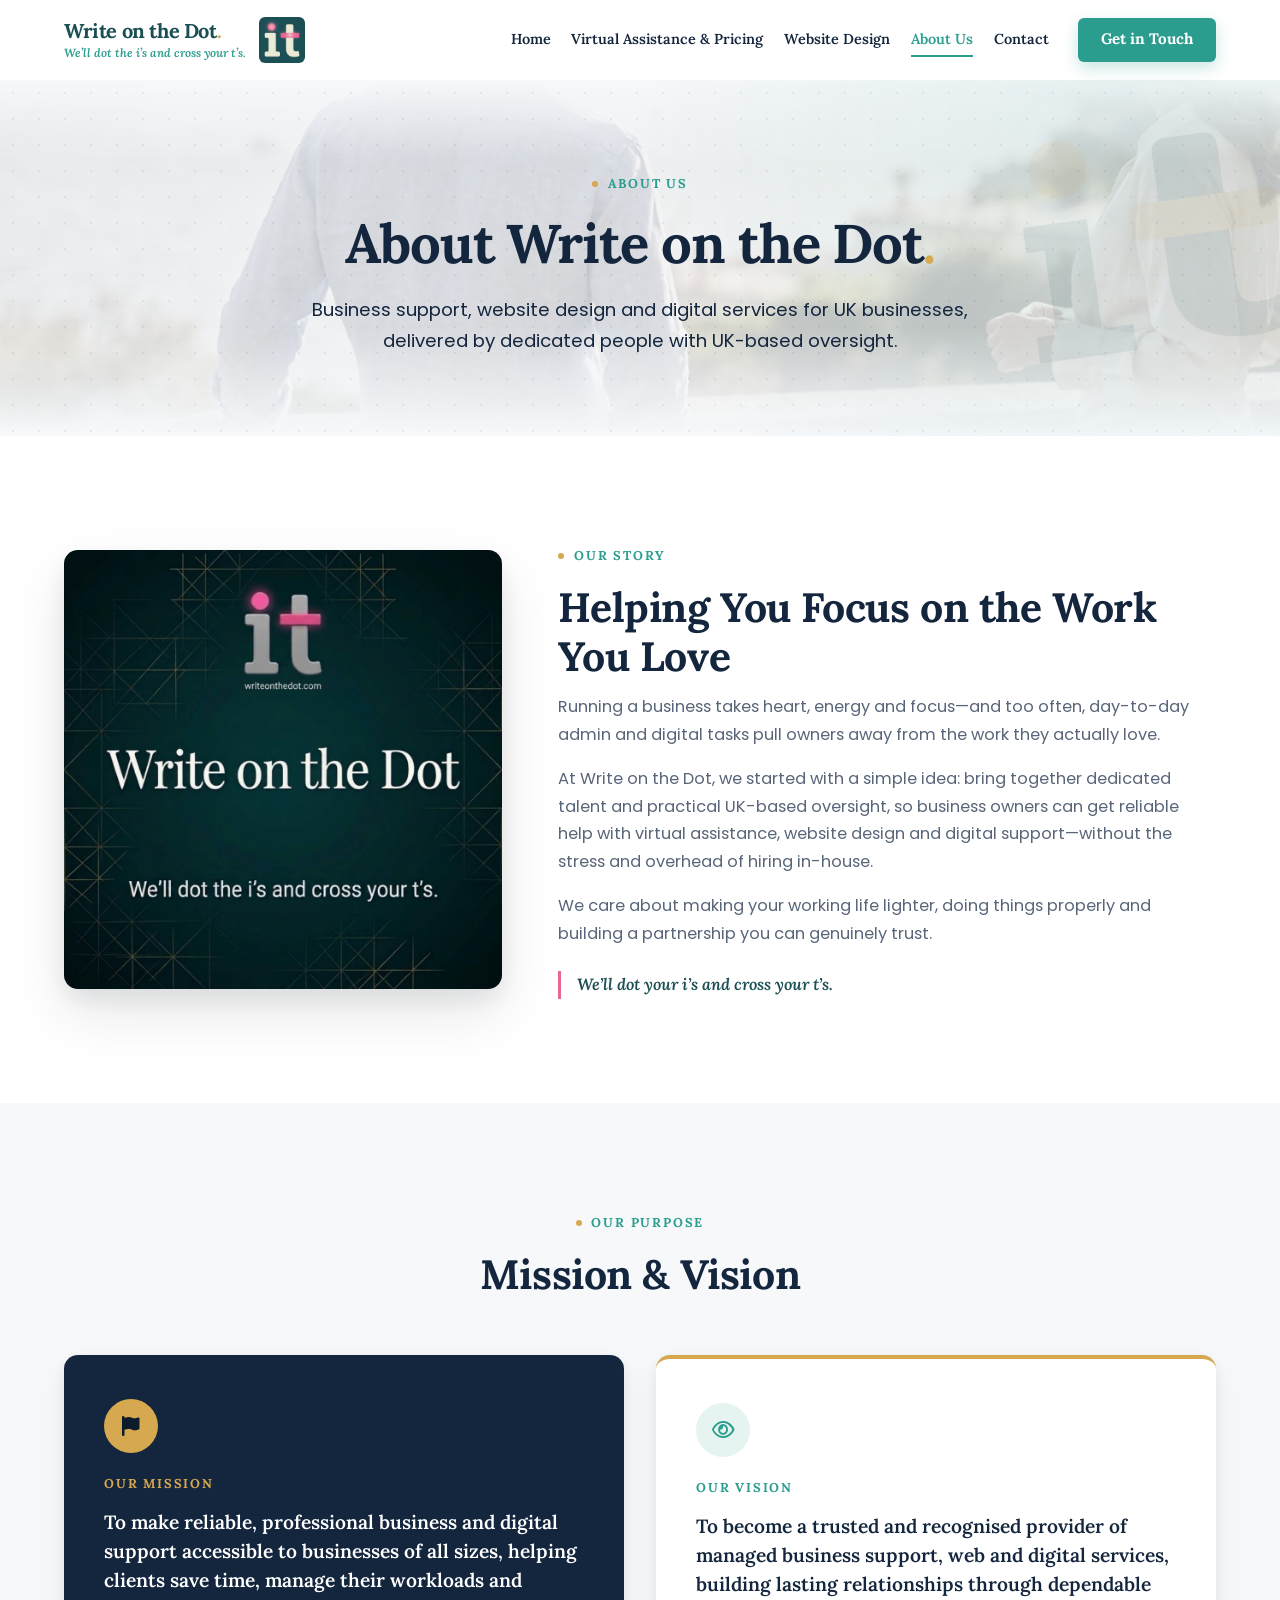
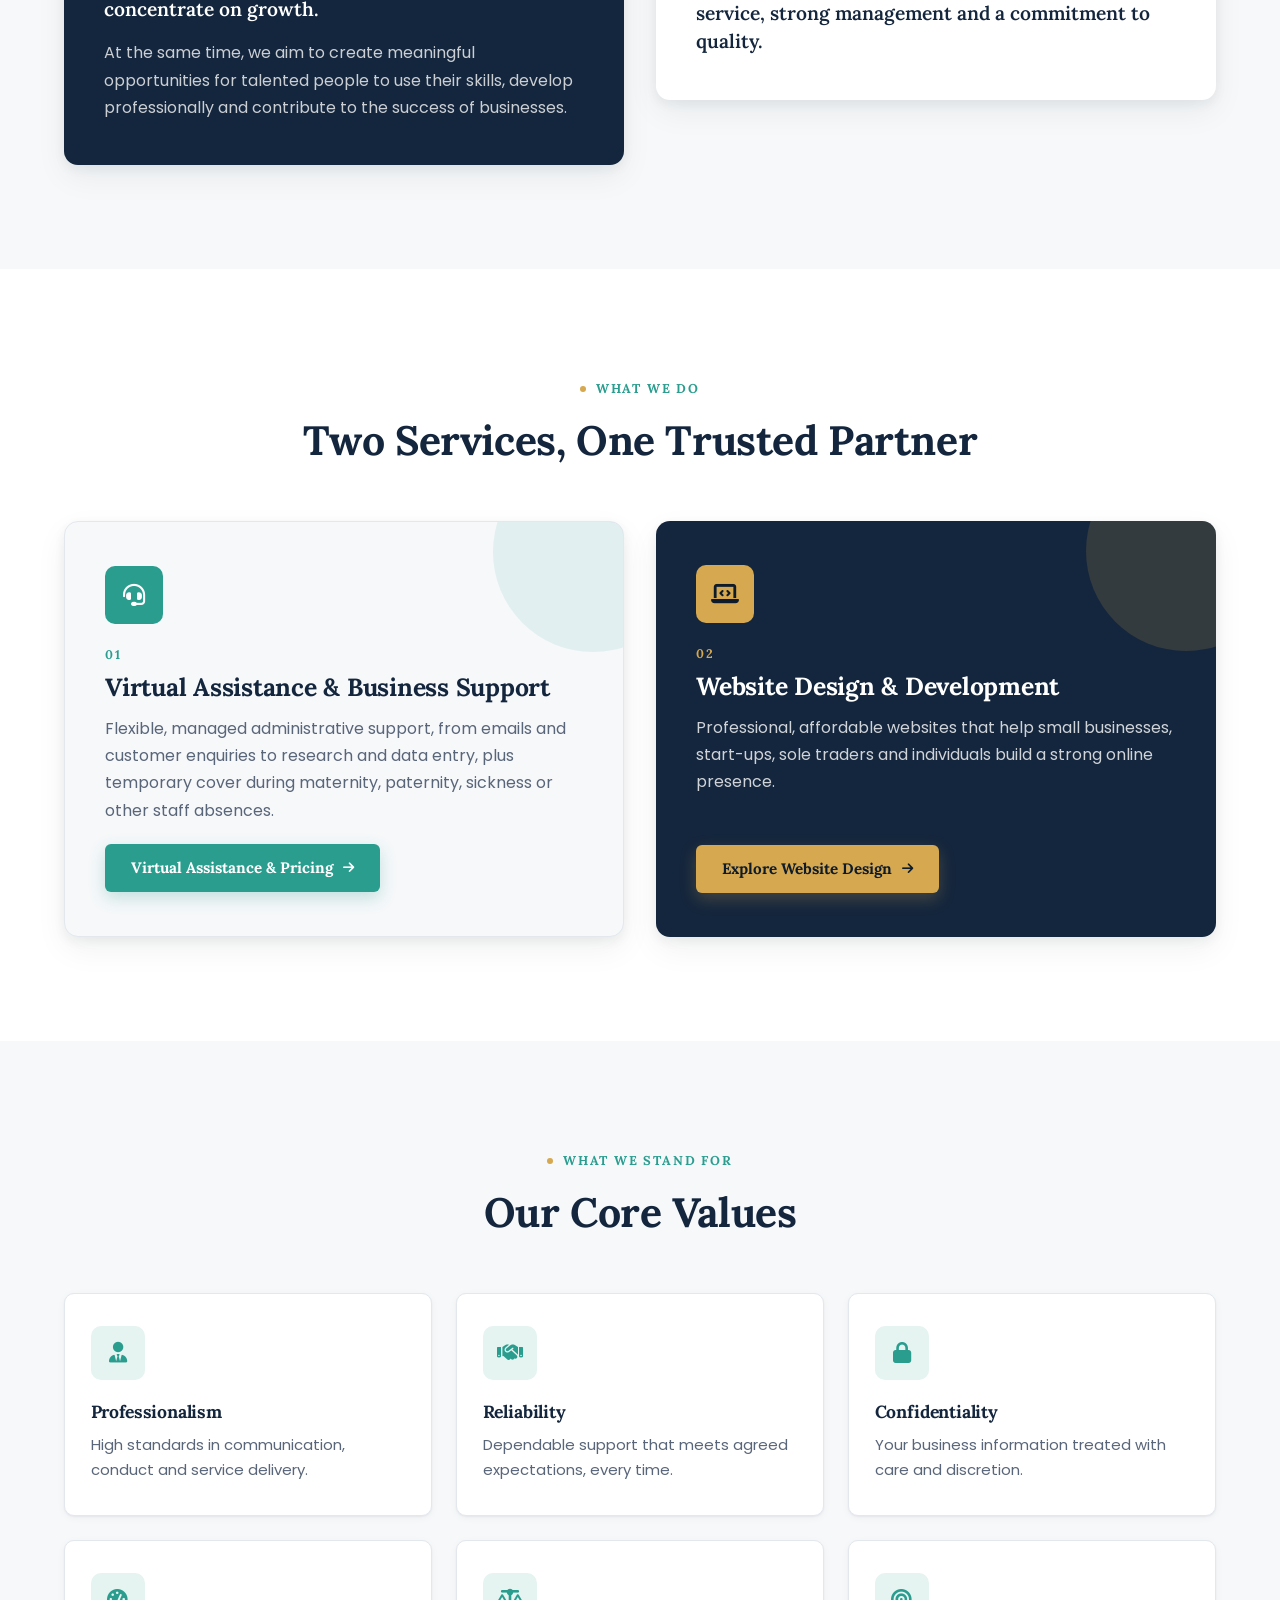
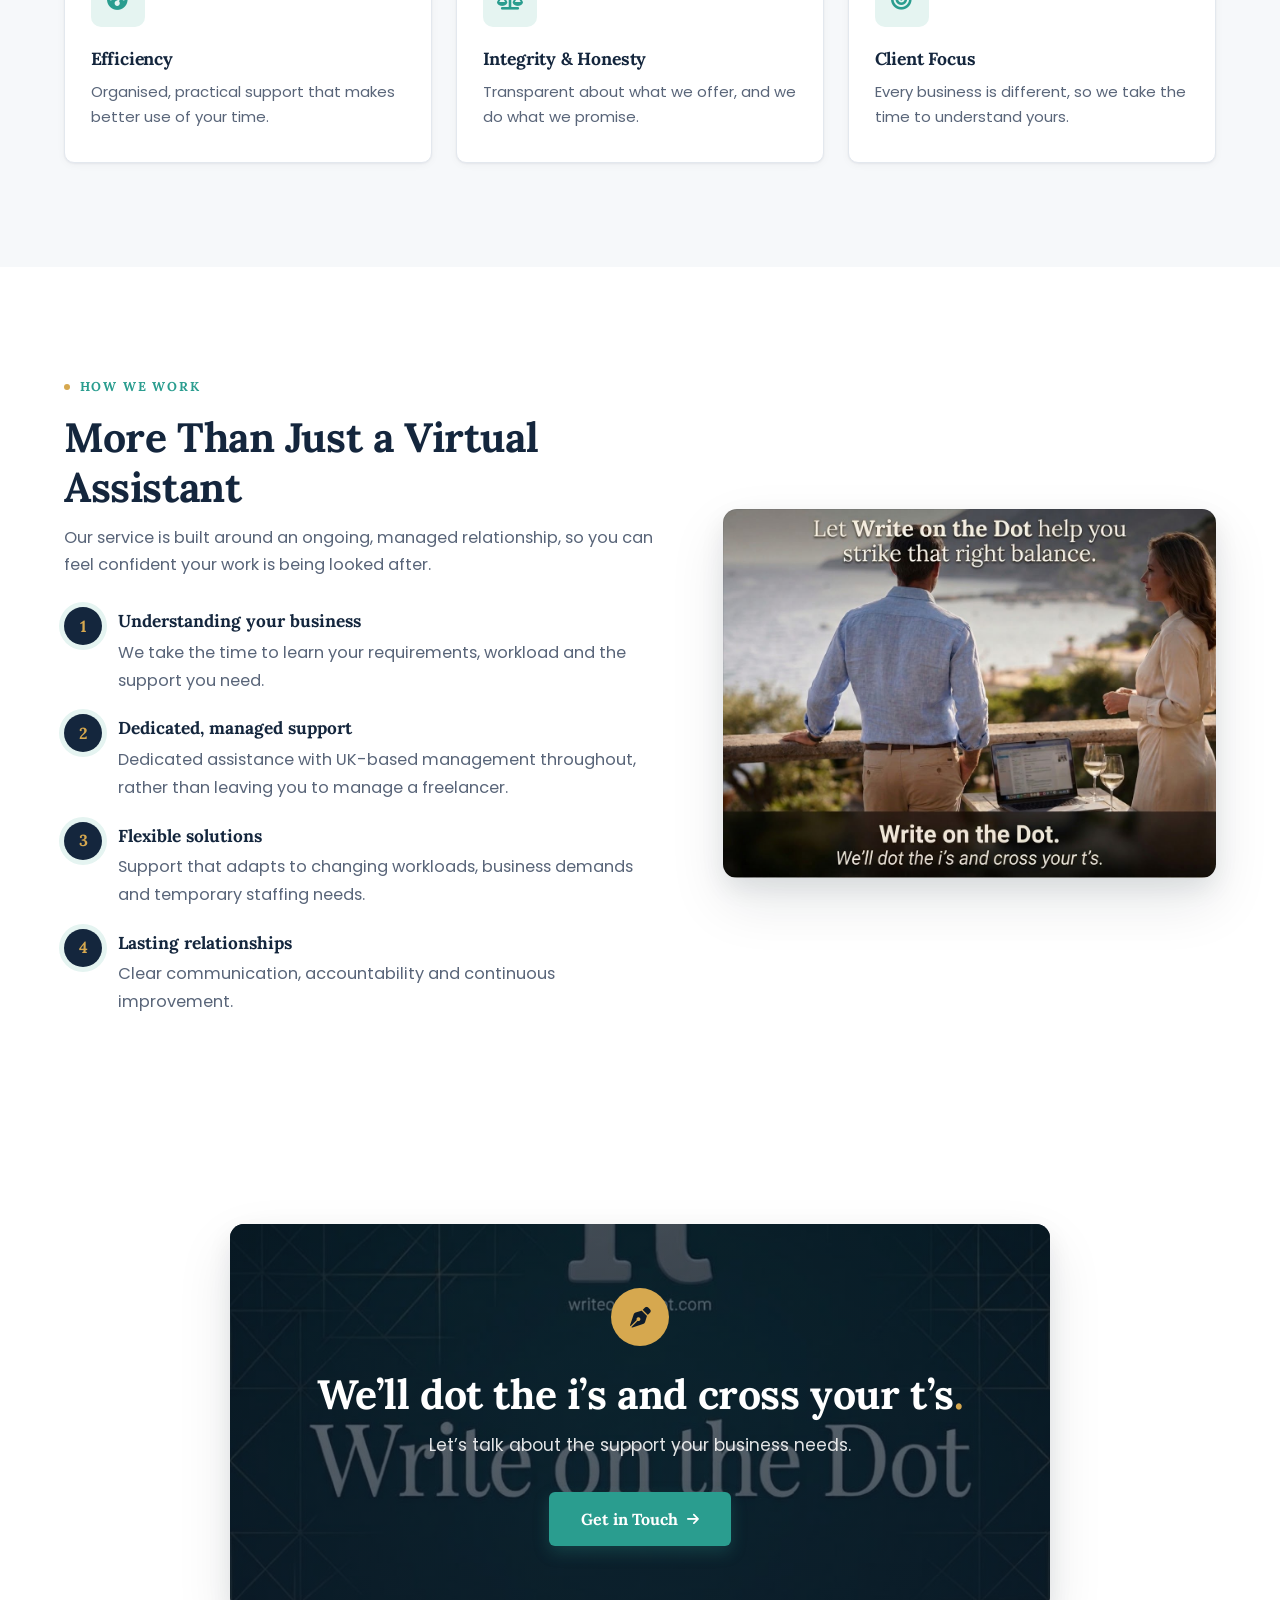
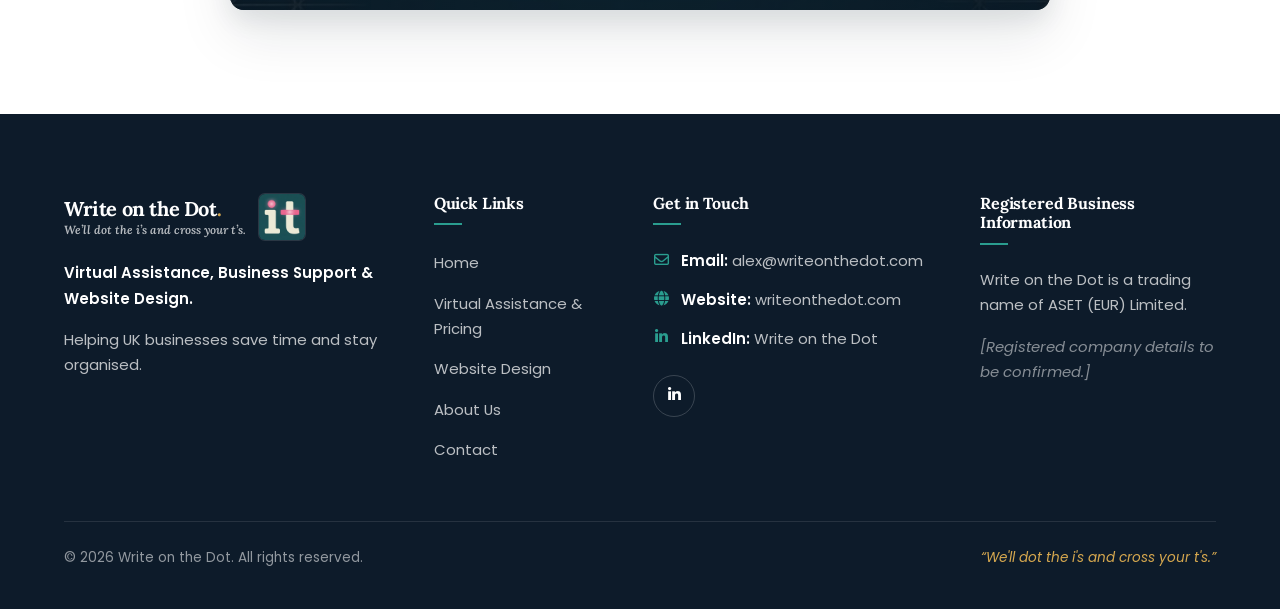
==== commit 7efe575a: "Use provided brand images throughout and slim the About closing CTA - Replace the stock hero and wor" ====
--- a/about.html
+++ b/about.html
@@ -214,7 +214,8 @@
     <!-- ================= FINAL CTA ================= -->
     <section class="section final-cta" aria-labelledby="final-cta-heading">
       <div class="container">
-        <div class="final-cta-inner reveal">
+        <div class="final-cta-inner final-cta-photo reveal">
+          <span class="panel-photo" style="background-image: url('images/brand-card.jpg'); --photo-pos: center 40%; --photo-opacity: 0.85;" aria-hidden="true"></span>
           <span class="final-cta-mark" aria-hidden="true"><i class="fa-solid fa-pen-nib"></i></span>
           <h2 id="final-cta-heading" class="section-title">We&rsquo;ll dot the i&rsquo;s and cross your t&rsquo;s<span class="brand-dot">.</span></h2>
           <p class="section-intro">Let&rsquo;s talk about the support your business needs.</p>
--- a/css/style.css
+++ b/css/style.css
@@ -357,6 +357,19 @@
 }
 
 /* -------------------------------------------------------------------------
+   6b. Top brand banner (homepage)
+   ------------------------------------------------------------------------- */
+.top-banner {
+  border-bottom: 3px solid var(--gold);
+  line-height: 0;
+}
+.top-banner img {
+  display: block;
+  width: 100%;
+  height: auto;
+}
+
+/* -------------------------------------------------------------------------
    7. Hero
    ------------------------------------------------------------------------- */
 .hero {
@@ -380,7 +393,7 @@
 .hero-photo {
   position: absolute;
   inset: 0;
-  background: url("../images/hero-virtual-assistant.jpg") 60% 30% / cover no-repeat;
+  background: url("../images/banner-illustration.jpg") 70% center / cover no-repeat;
   opacity: 0.16;
   filter: grayscale(0.35) contrast(1.05);
   -webkit-mask-image: linear-gradient(100deg, transparent 18%, rgba(0, 0, 0, 0.55) 48%, #000 78%);
@@ -1047,6 +1060,28 @@
     linear-gradient(135deg, var(--teal-light), var(--border)) border-box;
 }
 .final-cta-inner .section-intro { margin-bottom: 2rem; }
+
+/* Final CTA with a strong background photo and a navy overlay for legibility */
+.final-cta-inner.final-cta-photo {
+  position: relative;
+  overflow: hidden;
+  border: 0;
+  background: var(--navy-dark);
+  box-shadow: var(--shadow-lg);
+}
+.final-cta-photo .panel-photo { mix-blend-mode: normal; filter: none; }
+.final-cta-photo::before {
+  content: "";
+  position: absolute;
+  inset: 0;
+  z-index: 1;
+  background: linear-gradient(180deg, rgba(13, 27, 42, 0.55) 0%, rgba(13, 27, 42, 0.72) 100%);
+  pointer-events: none;
+}
+.final-cta-photo > *:not(.panel-photo) { position: relative; z-index: 2; }
+.final-cta-photo .section-title { color: var(--white); }
+.final-cta-photo .section-intro { color: rgba(255, 255, 255, 0.88); }
+.final-cta-photo .final-cta-mark { background: var(--gold); color: var(--navy-dark); }
 
 .final-cta-mark {
   display: inline-grid;
@@ -1352,6 +1387,18 @@
 .js .path-card.reveal.is-visible { transition: opacity 0.8s var(--ease), transform var(--t) var(--ease), box-shadow var(--t) var(--ease); }
 .path-card:hover,
 .js .path-card.reveal.is-visible:hover { transform: translateY(-6px); box-shadow: var(--shadow-lg); }
+
+.path-media {
+  margin: -2.75rem -2.5rem 1.75rem;
+  align-self: stretch;
+  line-height: 0;
+}
+.path-media img {
+  width: 100%;
+  height: 10rem;
+  object-fit: cover;
+  object-position: center;
+}
 
 .path-va { background: var(--off-white); border: 1px solid var(--border); }
 .path-va::after { background: rgba(42, 157, 143, 0.1); }
@@ -1634,6 +1681,7 @@
 }
 .wd-benefits h3 { font-size: 1.35rem; margin-bottom: 1.25rem; }
 .wd-benefit-list { display: grid; grid-template-columns: 1fr 1fr; gap: 1rem 2rem; }
+.feature-copy .wd-benefit-list { grid-template-columns: 1fr; gap: 1rem; margin-top: 1.25rem; }
 .wd-benefit-list li { display: flex; gap: 0.7rem; align-items: flex-start; }
 .wd-benefit-list strong { color: var(--navy); }
 .wd-benefit-list i { color: var(--teal); margin-top: 0.3rem; }
@@ -1815,6 +1863,7 @@
 @media (max-width: 640px) {
   .hero-also { font-size: 0.85rem; border-radius: var(--radius); }
   .path-card { padding: 2rem 1.5rem; }
+  .path-media { margin: -2rem -1.5rem 1.5rem; }
   .path-card .btn,
   .page-hero-actions .btn,
   .final-cta-actions .btn { width: 100%; }
@@ -1931,6 +1980,12 @@
   .trial-grid { grid-template-columns: 1fr; gap: 3rem; }
   .benefits-grid { grid-template-columns: repeat(2, 1fr); }
   .section { padding: 5rem 0; }
+
+  .top-banner img {
+    height: 6.5rem;
+    object-fit: cover;
+    object-position: center;
+  }
 }
 
 @media (max-width: 640px) {
@@ -1941,6 +1996,8 @@
   .brand { font-size: 1.05rem; gap: 0.6rem; }
   .brand-tagline { font-size: 0.66rem; }
   .brand-logo { width: 38px; height: 38px; }
+
+  .top-banner img { height: 4.5rem; }
 
   .hero { padding: 2.5rem 0 4rem; }
   .slogan { font-size: 1rem; }
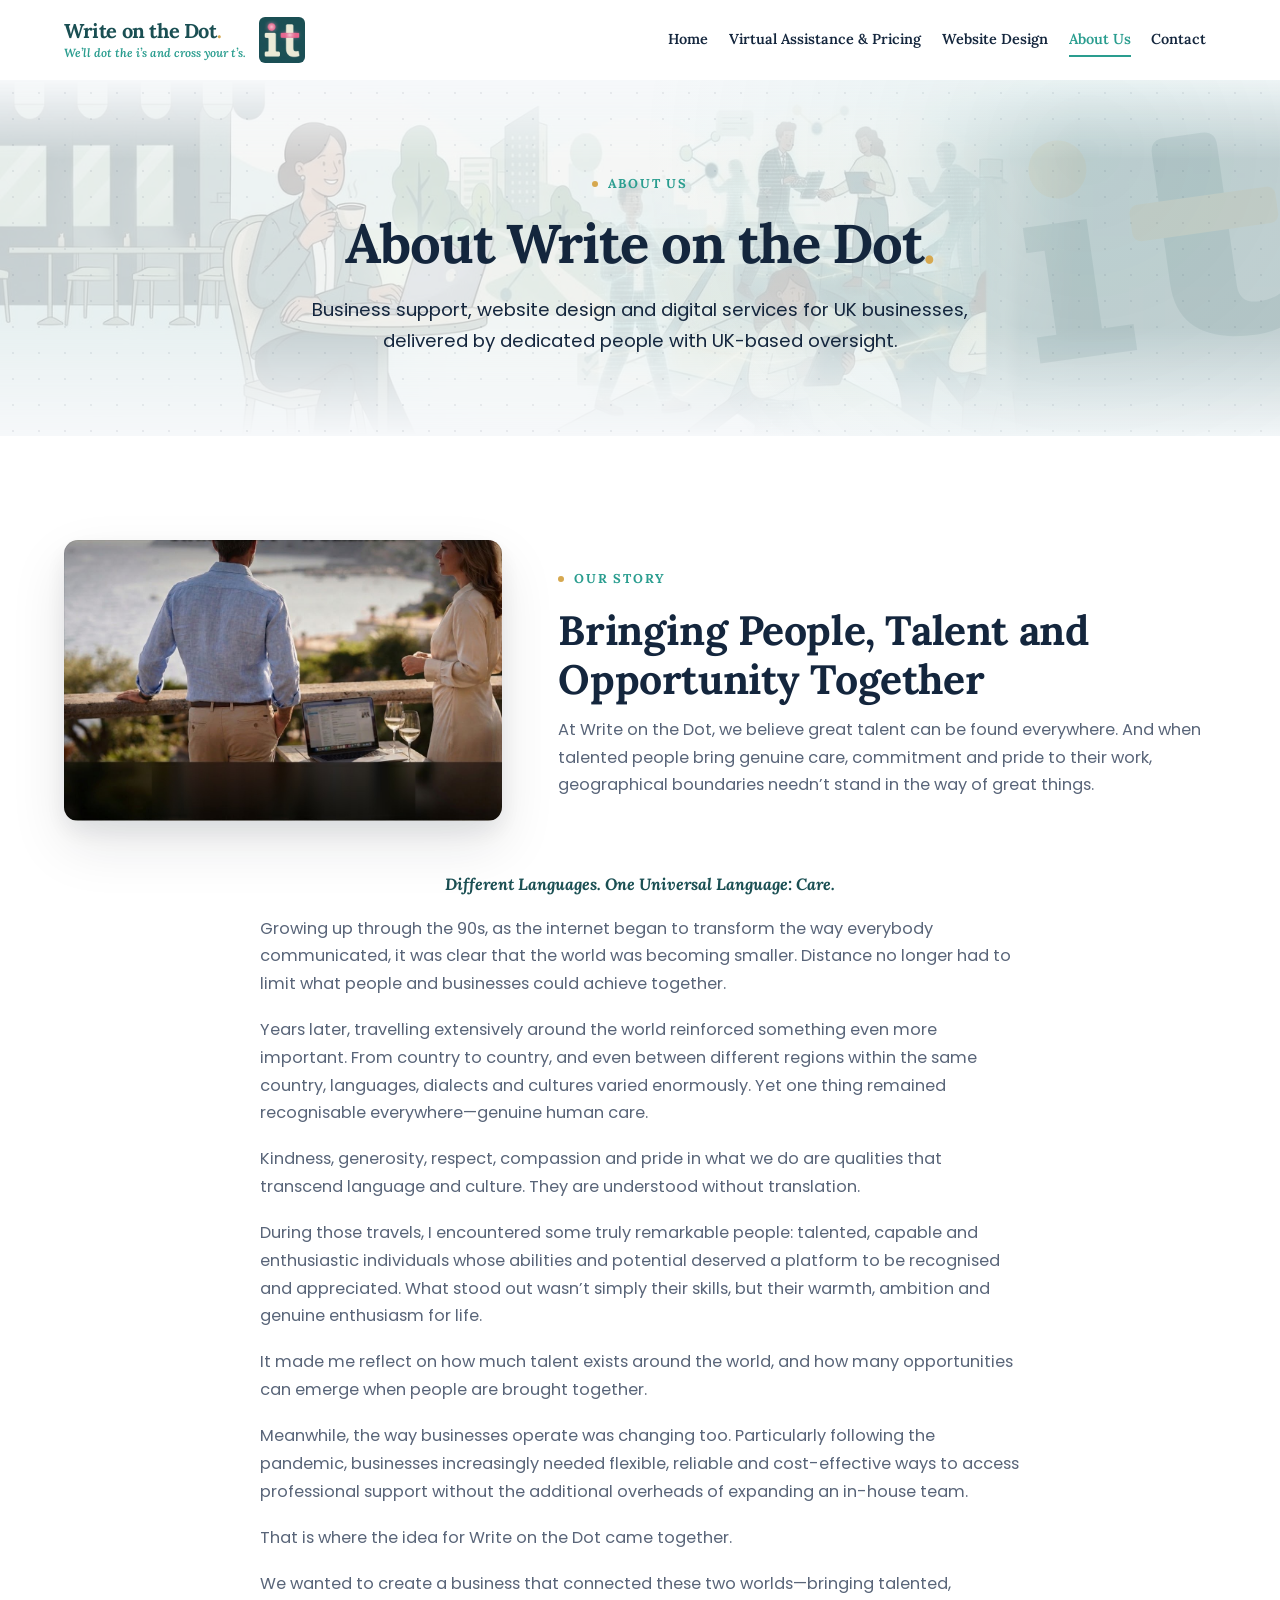
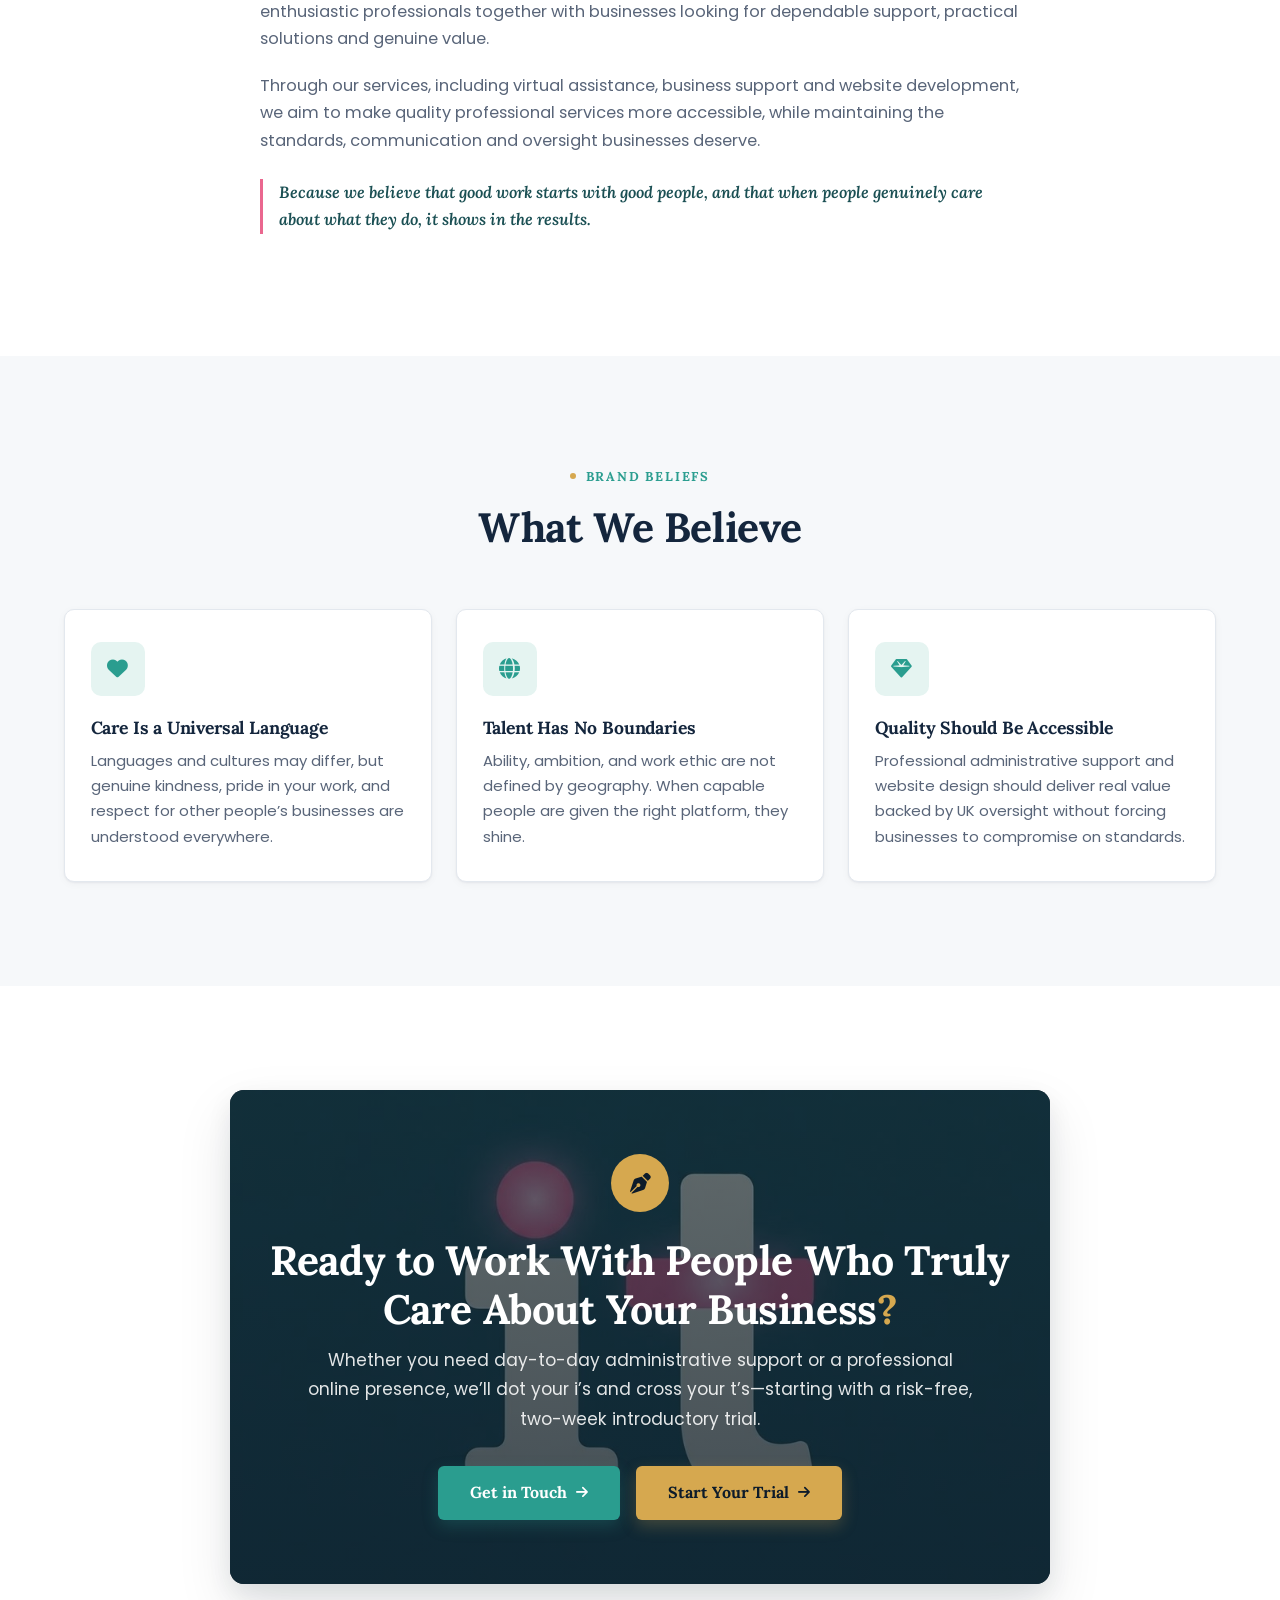
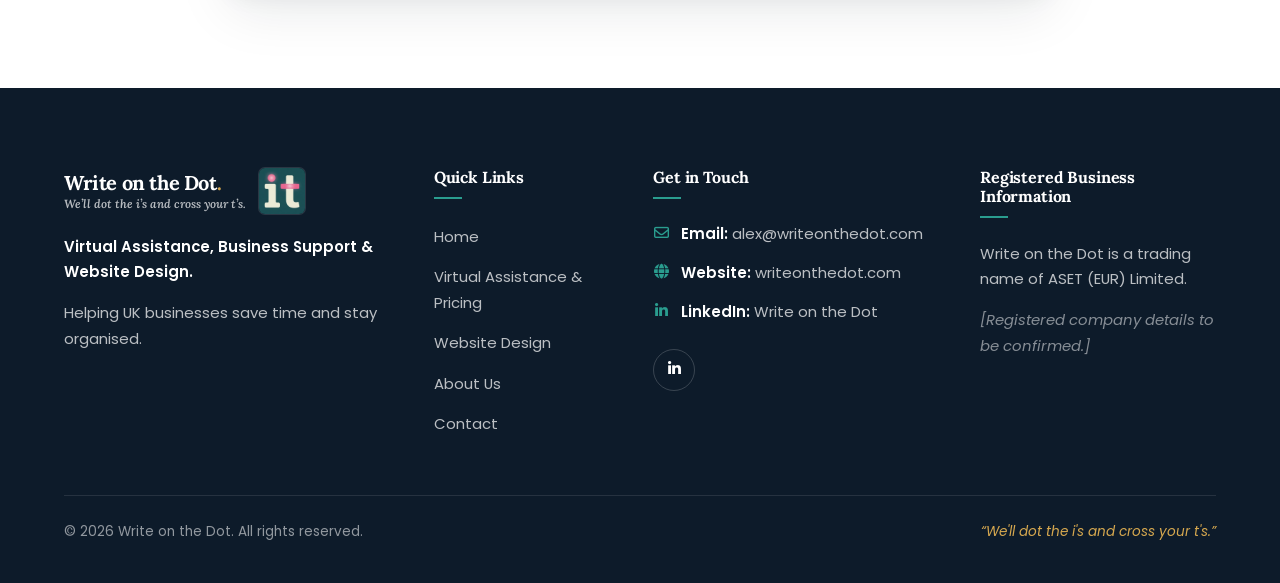
==== commit acd72303: "Apply client revisions: contact page, About rewrite, tier pricing colours, lighter banners - Add con" ====
--- a/about.html
+++ b/about.html
@@ -20,7 +20,7 @@
   <link rel="stylesheet" href="https://cdnjs.cloudflare.com/ajax/libs/font-awesome/6.5.1/css/all.min.css" referrerpolicy="no-referrer">
 
   <!-- Shared stylesheet -->
-  <link rel="stylesheet" href="css/style.css">
+  <link rel="stylesheet" href="css/style.css?v=8">
 </head>
 <body>
   <a class="skip-link" href="#main">Skip to main content</a>
@@ -50,7 +50,6 @@
           <li><a href="about.html" class="nav-link">About Us</a></li>
           <li><a href="contact.html" class="nav-link">Contact</a></li>
         </ul>
-        <a href="contact.html" class="btn btn-primary nav-cta">Get in Touch</a>
       </nav>
     </div>
   </header>
@@ -59,7 +58,7 @@
 
     <!-- ================= PAGE HERO ================= -->
     <section class="page-hero" aria-labelledby="about-heading">
-      <div class="page-hero-photo" style="background-image: url('images/work-life-balance.jpg'); --photo-pos: center 40%;" aria-hidden="true"></div>
+      <div class="page-hero-photo" style="background-image: url('images/banner-illustration-copy.jpg'); --photo-pos: center 40%;" aria-hidden="true"></div>
       <div class="hero-bg" aria-hidden="true"></div>
       <svg class="page-hero-mark" viewBox="0 0 48 48" aria-hidden="true" focusable="false"><path class="logo-stem" d="M6.8 17.3h9.1v15.6h4.5v3.7H6.6v-3.7h2.8V20.9H6.8z"/><path class="logo-stem" d="M26.3 9.5q0-2 2-2h5.3q2 0 2 2v20q0 2.7 2.9 2.7 2.4 0 3.7-1.2l1 4q-2.2 1.8-5.7 1.8-11.2 0-11.2-8.8z"/><circle class="logo-dot" cx="12.8" cy="9.8" r="4.1"/><rect class="logo-bar" x="22" y="16.3" width="20.8" height="5.2" rx="1.2"/></svg>
       <div class="container page-hero-inner">
@@ -74,139 +73,57 @@
       <div class="container">
         <div class="feature-split square">
           <figure class="feature-media reveal">
-            <img src="images/brand-card.jpg" alt="Write on the Dot brand card with the it logo, writeonthedot.com and the slogan: We'll dot the i's and cross your t's." width="1024" height="1024" loading="lazy">
+            <img src="images/story-balance.jpg" alt="Two professionals relaxing on a sunny balcony overlooking the coast, with a laptop open on the table beside them." width="1198" height="768" loading="lazy">
           </figure>
           <div class="feature-copy reveal">
             <span class="eyebrow">Our Story</span>
-            <h2 id="story-heading" class="section-title">Helping You Focus on the Work You Love</h2>
-            <p>Running a business takes heart, energy and focus&mdash;and too often, day-to-day admin and digital tasks pull owners away from the work they actually love.</p>
-            <p>At Write on the Dot, we started with a simple idea: bring together dedicated talent and practical UK-based oversight, so business owners can get reliable help with virtual assistance, website design and digital support&mdash;without the stress and overhead of hiring in-house.</p>
-            <p>We care about making your working life lighter, doing things properly and building a partnership you can genuinely trust.</p>
-            <p class="story-sign">We&rsquo;ll dot your i&rsquo;s and cross your t&rsquo;s.</p>
+            <h2 id="story-heading" class="section-title">Bringing People, Talent and Opportunity Together</h2>
+            <p>At Write on the Dot, we believe great talent can be found everywhere. And when talented people bring genuine care, commitment and pride to their work, geographical boundaries needn&rsquo;t stand in the way of great things.</p>
           </div>
         </div>
-      </div>
-    </section>
-
-    <!-- ================= MISSION & VISION ================= -->
-    <section class="section mission-vision" aria-labelledby="mv-heading">
+
+        <div class="story-prose reveal">
+          <p class="story-accent">Different Languages. One Universal Language: Care.</p>
+          <p>Growing up through the 90s, as the internet began to transform the way everybody communicated, it was clear that the world was becoming smaller. Distance no longer had to limit what people and businesses could achieve together.</p>
+          <p>Years later, travelling extensively around the world reinforced something even more important. From country to country, and even between different regions within the same country, languages, dialects and cultures varied enormously. Yet one thing remained recognisable everywhere&mdash;genuine human care.</p>
+          <p>Kindness, generosity, respect, compassion and pride in what we do are qualities that transcend language and culture. They are understood without translation.</p>
+          <p>During those travels, I encountered some truly remarkable people: talented, capable and enthusiastic individuals whose abilities and potential deserved a platform to be recognised and appreciated. What stood out wasn&rsquo;t simply their skills, but their warmth, ambition and genuine enthusiasm for life.</p>
+          <p>It made me reflect on how much talent exists around the world, and how many opportunities can emerge when people are brought together.</p>
+          <p>Meanwhile, the way businesses operate was changing too. Particularly following the pandemic, businesses increasingly needed flexible, reliable and cost-effective ways to access professional support without the additional overheads of expanding an in-house team.</p>
+          <p>That is where the idea for Write on the Dot came together.</p>
+          <p>We wanted to create a business that connected these two worlds&mdash;bringing talented, enthusiastic professionals together with businesses looking for dependable support, practical solutions and genuine value.</p>
+          <p>Through our services, including virtual assistance, business support and website development, we aim to make quality professional services more accessible, while maintaining the standards, communication and oversight businesses deserve.</p>
+          <p class="story-sign">Because we believe that good work starts with good people, and that when people genuinely care about what they do, it shows in the results.</p>
+        </div>
+      </div>
+    </section>
+
+    <!-- ================= WHAT WE BELIEVE ================= -->
+    <section class="section beliefs" aria-labelledby="beliefs-heading">
       <div class="container">
         <header class="section-header reveal">
-          <span class="eyebrow">Our Purpose</span>
-          <h2 id="mv-heading" class="section-title">Mission &amp; Vision</h2>
+          <span class="eyebrow">Brand Beliefs</span>
+          <h2 id="beliefs-heading" class="section-title">What We Believe</h2>
         </header>
 
-        <div class="mv-grid">
-          <article class="mv-card mv-mission reveal">
-            <span class="mv-icon" aria-hidden="true"><i class="fa-solid fa-flag"></i></span>
-            <span class="mv-label">Our Mission</span>
-            <p class="mv-lead">To make reliable, professional business and digital support accessible to businesses of all sizes, helping clients save time, manage their workloads and concentrate on growth.</p>
-            <p>At the same time, we aim to create meaningful opportunities for talented people to use their skills, develop professionally and contribute to the success of businesses.</p>
+        <div class="services-grid">
+          <article class="service-card reveal">
+            <span class="card-icon" aria-hidden="true"><i class="fa-solid fa-heart"></i></span>
+            <h3 class="card-title">Care Is a Universal Language</h3>
+            <p>Languages and cultures may differ, but genuine kindness, pride in your work, and respect for other people&rsquo;s businesses are understood everywhere.</p>
           </article>
 
-          <article class="mv-card mv-vision reveal">
-            <span class="mv-icon" aria-hidden="true"><i class="fa-regular fa-eye"></i></span>
-            <span class="mv-label">Our Vision</span>
-            <p class="mv-lead">To become a trusted and recognised provider of managed business support, web and digital services, building lasting relationships through dependable service, strong management and a commitment to quality.</p>
+          <article class="service-card reveal">
+            <span class="card-icon" aria-hidden="true"><i class="fa-solid fa-globe"></i></span>
+            <h3 class="card-title">Talent Has No Boundaries</h3>
+            <p>Ability, ambition, and work ethic are not defined by geography. When capable people are given the right platform, they shine.</p>
           </article>
-        </div>
-      </div>
-    </section>
-
-    <!-- ================= WHAT WE DO ================= -->
-    <section class="section service-paths" aria-labelledby="what-heading">
-      <div class="container">
-        <header class="section-header reveal">
-          <span class="eyebrow">What We Do</span>
-          <h2 id="what-heading" class="section-title">Two Services, One Trusted Partner</h2>
-        </header>
-
-        <div class="paths-grid">
-          <article class="path-card path-va reveal">
-            <span class="path-icon" aria-hidden="true"><i class="fa-solid fa-headset"></i></span>
-            <span class="path-label">01</span>
-            <h3>Virtual Assistance &amp; Business Support</h3>
-            <p>Flexible, managed administrative support, from emails and customer enquiries to research and data entry, plus temporary cover during maternity, paternity, sickness or other staff absences.</p>
-            <a href="services.html" class="btn btn-primary">Virtual Assistance &amp; Pricing <i class="fa-solid fa-arrow-right" aria-hidden="true"></i></a>
+
+          <article class="service-card reveal">
+            <span class="card-icon" aria-hidden="true"><i class="fa-solid fa-gem"></i></span>
+            <h3 class="card-title">Quality Should Be Accessible</h3>
+            <p>Professional administrative support and website design should deliver real value backed by UK oversight without forcing businesses to compromise on standards.</p>
           </article>
-
-          <article class="path-card path-web reveal">
-            <span class="path-icon" aria-hidden="true"><i class="fa-solid fa-laptop-code"></i></span>
-            <span class="path-label">02</span>
-            <h3>Website Design &amp; Development</h3>
-            <p>Professional, affordable websites that help small businesses, start-ups, sole traders and individuals build a strong online presence.</p>
-            <a href="website-design.html" class="btn btn-gold">Explore Website Design <i class="fa-solid fa-arrow-right" aria-hidden="true"></i></a>
-          </article>
-        </div>
-      </div>
-    </section>
-
-    <!-- ================= CORE VALUES ================= -->
-    <section class="section benefits" aria-labelledby="values-heading">
-      <div class="container">
-        <header class="section-header reveal">
-          <span class="eyebrow">What We Stand For</span>
-          <h2 id="values-heading" class="section-title">Our Core Values</h2>
-        </header>
-
-        <div class="services-grid values-grid">
-          <article class="service-card reveal">
-            <span class="card-icon"><i class="fa-solid fa-user-tie" aria-hidden="true"></i></span>
-            <h3 class="card-title">Professionalism</h3>
-            <p>High standards in communication, conduct and service delivery.</p>
-          </article>
-
-          <article class="service-card reveal">
-            <span class="card-icon"><i class="fa-solid fa-handshake" aria-hidden="true"></i></span>
-            <h3 class="card-title">Reliability</h3>
-            <p>Dependable support that meets agreed expectations, every time.</p>
-          </article>
-
-          <article class="service-card reveal">
-            <span class="card-icon"><i class="fa-solid fa-lock" aria-hidden="true"></i></span>
-            <h3 class="card-title">Confidentiality</h3>
-            <p>Your business information treated with care and discretion.</p>
-          </article>
-
-          <article class="service-card reveal">
-            <span class="card-icon"><i class="fa-solid fa-gauge-high" aria-hidden="true"></i></span>
-            <h3 class="card-title">Efficiency</h3>
-            <p>Organised, practical support that makes better use of your time.</p>
-          </article>
-
-          <article class="service-card reveal">
-            <span class="card-icon"><i class="fa-solid fa-scale-balanced" aria-hidden="true"></i></span>
-            <h3 class="card-title">Integrity &amp; Honesty</h3>
-            <p>Transparent about what we offer, and we do what we promise.</p>
-          </article>
-
-          <article class="service-card reveal">
-            <span class="card-icon"><i class="fa-solid fa-bullseye" aria-hidden="true"></i></span>
-            <h3 class="card-title">Client Focus</h3>
-            <p>Every business is different, so we take the time to understand yours.</p>
-          </article>
-        </div>
-      </div>
-    </section>
-
-    <!-- ================= HOW WE WORK ================= -->
-    <section class="section services" aria-labelledby="approach-heading">
-      <div class="container">
-        <div class="feature-split reverse">
-          <figure class="feature-media reveal">
-            <img src="images/work-life-balance.jpg" alt="Write on the Dot graphic: a couple relaxing on a sunny balcony with a laptop nearby, with the message: Let Write on the Dot help you strike that right balance." width="1198" height="896" loading="lazy">
-          </figure>
-          <div class="feature-copy reveal">
-            <span class="eyebrow">How We Work</span>
-            <h2 id="approach-heading" class="section-title">More Than Just a Virtual Assistant</h2>
-            <p>Our service is built around an ongoing, managed relationship, so you can feel confident your work is being looked after.</p>
-            <ol class="approach-list">
-              <li><span class="approach-num">1</span><div><strong>Understanding your business</strong><p>We take the time to learn your requirements, workload and the support you need.</p></div></li>
-              <li><span class="approach-num">2</span><div><strong>Dedicated, managed support</strong><p>Dedicated assistance with UK-based management throughout, rather than leaving you to manage a freelancer.</p></div></li>
-              <li><span class="approach-num">3</span><div><strong>Flexible solutions</strong><p>Support that adapts to changing workloads, business demands and temporary staffing needs.</p></div></li>
-              <li><span class="approach-num">4</span><div><strong>Lasting relationships</strong><p>Clear communication, accountability and continuous improvement.</p></div></li>
-            </ol>
-          </div>
         </div>
       </div>
     </section>
@@ -215,11 +132,14 @@
     <section class="section final-cta" aria-labelledby="final-cta-heading">
       <div class="container">
         <div class="final-cta-inner final-cta-photo reveal">
-          <span class="panel-photo" style="background-image: url('images/brand-card.jpg'); --photo-pos: center 40%; --photo-opacity: 0.85;" aria-hidden="true"></span>
+          <span class="panel-photo" style="background-image: url('images/logo-it.jpg'); --photo-pos: center; --photo-opacity: 0.85;" aria-hidden="true"></span>
           <span class="final-cta-mark" aria-hidden="true"><i class="fa-solid fa-pen-nib"></i></span>
-          <h2 id="final-cta-heading" class="section-title">We&rsquo;ll dot the i&rsquo;s and cross your t&rsquo;s<span class="brand-dot">.</span></h2>
-          <p class="section-intro">Let&rsquo;s talk about the support your business needs.</p>
-          <a href="contact.html" class="btn btn-primary btn-lg">Get in Touch <i class="fa-solid fa-arrow-right" aria-hidden="true"></i></a>
+          <h2 id="final-cta-heading" class="section-title">Ready to Work With People Who Truly Care About Your Business<span class="brand-dot">?</span></h2>
+          <p class="section-intro">Whether you need day-to-day administrative support or a professional online presence, we&rsquo;ll dot your i&rsquo;s and cross your t&rsquo;s&mdash;starting with a risk-free, two-week introductory trial.</p>
+          <div class="final-cta-actions">
+            <a href="contact.html" class="btn btn-primary btn-lg">Get in Touch <i class="fa-solid fa-arrow-right" aria-hidden="true"></i></a>
+            <a href="services.html#founding-offer" class="btn btn-gold btn-lg">Start Your Trial <i class="fa-solid fa-arrow-right" aria-hidden="true"></i></a>
+          </div>
         </div>
       </div>
     </section>
--- a/css/style.css
+++ b/css/style.css
@@ -767,7 +767,8 @@
 /* -------------------------------------------------------------------------
    9. Benefits
    ------------------------------------------------------------------------- */
-.benefits { background: var(--off-white); }
+.benefits,
+.beliefs { background: var(--off-white); }
 
 .benefits-grid {
   display: grid;
@@ -871,7 +872,9 @@
 .launch-banner {
   position: relative;
   padding: 2.75rem 0;
-  background: linear-gradient(120deg, var(--navy-dark) 0%, var(--navy) 60%, #1B3A4B 100%);
+  background: linear-gradient(120deg, var(--teal-light) 0%, #F0F6F8 60%, #F6F3EA 100%);
+  border-top: 1px solid var(--border);
+  border-bottom: 1px solid var(--border);
   overflow: hidden;
 }
 .launch-banner::before {
@@ -879,8 +882,8 @@
   position: absolute;
   inset: 0;
   background:
-    radial-gradient(circle at 10% 50%, rgba(214, 168, 79, 0.22), transparent 32%),
-    radial-gradient(circle at 92% 20%, rgba(42, 157, 143, 0.25), transparent 35%);
+    radial-gradient(circle at 10% 50%, rgba(214, 168, 79, 0.14), transparent 32%),
+    radial-gradient(circle at 92% 20%, rgba(42, 157, 143, 0.16), transparent 35%);
   pointer-events: none;
 }
 .launch-banner::after {
@@ -926,12 +929,12 @@
   gap: 0.65rem;
   margin: 0;
   line-height: 1;
-  color: var(--white);
+  color: var(--navy);
 }
 .launch-amount {
   font-size: clamp(3.75rem, 7.5vw, 5.5rem);
-  color: var(--gold);
-  text-shadow: 0 8px 32px rgba(214, 168, 79, 0.35);
+  color: var(--gold-dark);
+  text-shadow: 0 8px 32px rgba(214, 168, 79, 0.25);
 }
 .launch-unit {
   font-size: clamp(1.15rem, 2vw, 1.55rem);
@@ -941,20 +944,20 @@
 
 .launch-details {
   padding-left: 2.5rem;
-  border-left: 1px solid rgba(255, 255, 255, 0.15);
+  border-left: 1px solid rgba(20, 38, 61, 0.15);
 }
 .launch-founding {
   margin-bottom: 0.4rem;
   font-family: var(--font-heading);
   font-size: 1.3rem;
   font-weight: 700;
-  color: var(--white);
+  color: var(--navy);
 }
 .launch-trial {
   display: flex;
   align-items: center;
   gap: 0.55rem;
-  color: #7FD1C6;
+  color: var(--teal-dark);
   font-weight: 500;
 }
 
@@ -1249,6 +1252,22 @@
 
 .about-story + .mission-vision .mv-grid { align-items: start; }
 
+.story-prose {
+  max-width: 760px;
+  margin: 3.25rem auto 0;
+}
+.story-prose p { margin-bottom: 1.15rem; font-size: 1.02rem; }
+.story-accent {
+  margin: 2rem 0;
+  font-family: var(--font-heading);
+  font-size: clamp(1.35rem, 2.6vw, 1.8rem);
+  font-style: italic;
+  font-weight: 700;
+  line-height: 1.4;
+  color: var(--logo-teal);
+  text-align: center;
+}
+
 .approach-list { display: grid; gap: 1.25rem; margin: 1.75rem 0 0; padding: 0; list-style: none; }
 .approach-list li { display: flex; gap: 1rem; align-items: flex-start; }
 .approach-list strong { display: block; font-family: var(--font-heading); font-size: 1.08rem; color: var(--navy); margin-bottom: 0.15rem; }
@@ -1400,11 +1419,11 @@
   object-position: center;
 }
 
-.path-va { background: var(--off-white); border: 1px solid var(--border); }
+.path-va,
+.path-web { background: var(--off-white); border: 1px solid var(--border); }
+.path-web { background: #EAF2F8; border-color: #D8E5EE; }
 .path-va::after { background: rgba(42, 157, 143, 0.1); }
-.path-web { background: var(--navy); color: rgba(255, 255, 255, 0.8); }
-.path-web::after { background: rgba(214, 168, 79, 0.16); }
-.path-web h3 { color: var(--white); }
+.path-web::after { background: rgba(127, 159, 182, 0.15); }
 
 .path-icon {
   display: grid;
@@ -1430,9 +1449,9 @@
 .path-points { display: grid; gap: 0.6rem; margin-bottom: 2rem; }
 .path-points li { display: flex; gap: 0.65rem; align-items: flex-start; font-weight: 500; }
 .path-points i { margin-top: 0.35rem; font-size: 0.85rem; }
-.path-va .path-points li { color: var(--navy); }
+.path-va .path-points li,
+.path-web .path-points li { color: var(--navy); }
 .path-va .path-points i { color: var(--teal); }
-.path-web .path-points li { color: var(--white); }
 .path-web .path-points i { color: var(--gold); }
 
 /* -------------------------------------------------------------------------
@@ -1454,10 +1473,11 @@
   gap: 3rem;
   align-items: center;
   padding: 3.5rem;
-  background: linear-gradient(120deg, var(--navy-dark) 0%, var(--navy) 60%, #1B3A4B 100%);
+  background: linear-gradient(120deg, var(--teal-light) 0%, #F0F6F8 60%, #F6F3EA 100%);
+  border: 1px solid var(--border);
   border-radius: var(--radius-lg);
   box-shadow: var(--shadow-lg);
-  color: rgba(255, 255, 255, 0.8);
+  color: var(--text);
   overflow: hidden;
 }
 .founding-card::before {
@@ -1465,8 +1485,8 @@
   position: absolute;
   inset: 0;
   background:
-    radial-gradient(circle at 15% 40%, rgba(214, 168, 79, 0.22), transparent 35%),
-    radial-gradient(circle at 95% 10%, rgba(42, 157, 143, 0.25), transparent 35%);
+    radial-gradient(circle at 15% 40%, rgba(214, 168, 79, 0.14), transparent 35%),
+    radial-gradient(circle at 95% 10%, rgba(42, 157, 143, 0.16), transparent 35%);
   pointer-events: none;
 }
 .founding-card::after {
@@ -1485,14 +1505,14 @@
 .founding-price { text-align: center; }
 .founding-price .launch-rate { justify-content: center; margin: 0.5rem 0 0.75rem; }
 .founding-price .launch-amount { font-family: var(--font-heading); font-weight: 700; font-size: clamp(4.5rem, 9vw, 6.5rem); }
-.founding-price .launch-unit { font-family: var(--font-heading); font-weight: 700; color: var(--white); }
-.founding-sub { margin: 0; font-size: 0.95rem; color: #7FD1C6; }
-.founding-details { padding-left: 3rem; border-left: 1px solid rgba(255, 255, 255, 0.15); }
-.founding-details h2 { color: var(--white); font-size: clamp(1.5rem, 2.6vw, 1.9rem); }
+.founding-price .launch-unit { font-family: var(--font-heading); font-weight: 700; color: var(--navy); }
+.founding-sub { margin: 0; font-size: 0.95rem; color: var(--teal-dark); }
+.founding-details { padding-left: 3rem; border-left: 1px solid rgba(20, 38, 61, 0.15); }
+.founding-details h2 { color: var(--navy); font-size: clamp(1.5rem, 2.6vw, 1.9rem); }
 .founding-list { display: grid; gap: 0.85rem; margin: 1.5rem 0 0; }
-.founding-list li { display: flex; gap: 0.75rem; align-items: flex-start; color: rgba(255, 255, 255, 0.88); }
-.founding-list strong { color: var(--white); }
-.founding-list i { color: var(--gold); margin-top: 0.3rem; }
+.founding-list li { display: flex; gap: 0.75rem; align-items: flex-start; color: var(--navy); }
+.founding-list strong { color: var(--navy-dark); }
+.founding-list i { color: var(--gold-dark); margin-top: 0.3rem; }
 
 .pricing { background: var(--off-white); }
 .pricing-grid {
@@ -1540,6 +1560,63 @@
 }
 .price-amount { font-family: var(--font-heading); font-size: 2.8rem; font-weight: 700; line-height: 1; color: var(--navy); }
 .price-per { margin-top: 0.35rem; font-size: 0.85rem; color: var(--text); }
+
+/* Tier colour coding — top accent bar per level */
+.price-card::after {
+  content: "";
+  position: absolute;
+  top: -1px;
+  left: -1px;
+  right: -1px;
+  height: 6px;
+  border-radius: var(--radius-lg) var(--radius-lg) 0 0;
+}
+
+/* Level 1 — Bronze */
+.price-card--bronze { background: linear-gradient(160deg, #F7EADC 0%, #EDD9C2 100%); border-color: rgba(169, 113, 66, 0.5); }
+.price-card--bronze::after { background: linear-gradient(90deg, #8A5A2E, #CD7F32, #8A5A2E); }
+.price-card--bronze .price-level { background: #F0E3D2; color: #8A5A2E; }
+.price-card--bronze .price-amount { color: #A97142; }
+.price-card--bronze .price-hours i { color: #A97142; }
+
+/* Level 2 — Silver */
+.price-card--silver { background: linear-gradient(160deg, #EFF2F6 0%, #D9DFE7 100%); border-color: rgba(142, 153, 168, 0.6); }
+.price-card--silver::after { background: linear-gradient(90deg, #98A4B2, #D4DCE4, #98A4B2); }
+.price-card--silver .price-level { background: #E4E9EE; color: #5F6B7A; }
+.price-card--silver .price-amount { color: #6E7B8A; }
+.price-card--silver .price-hours i { color: #8E99A8; }
+
+/* Level 3 — Gold */
+.price-card--gold { background: linear-gradient(160deg, #FBF1D8 0%, #F3DEA6 100%); border-color: rgba(214, 168, 79, 0.65); }
+.price-card--gold::after { background: linear-gradient(90deg, var(--gold-dark), #EBCF8B, var(--gold-dark)); }
+.price-card--gold .price-level { background: var(--gold); color: var(--navy-dark); }
+.price-card--gold .price-amount { color: var(--gold-dark); }
+.price-card--gold .price-hours i { color: var(--gold-dark); }
+
+/* Level 4 — Platinum / Diamond: frosted glass + gold typography (premier tier) */
+.price-card--platinum {
+  background:
+    linear-gradient(135deg, rgba(255, 255, 255, 0.92) 0%, rgba(228, 234, 244, 0.6) 48%, rgba(196, 206, 224, 0.5) 100%);
+  -webkit-backdrop-filter: blur(10px) saturate(1.15);
+  backdrop-filter: blur(10px) saturate(1.15);
+  border-color: rgba(214, 168, 79, 0.6);
+  box-shadow:
+    0 14px 36px rgba(20, 38, 61, 0.12),
+    inset 0 1px 0 rgba(255, 255, 255, 0.9);
+}
+.price-card--platinum::after {
+  background: linear-gradient(90deg, #B9934A, #F1D891, #F6E7B8, #B9934A);
+}
+.price-card--platinum .price-level { background: var(--navy-dark); color: var(--gold); }
+.price-card--platinum .price-name { color: var(--navy-dark); }
+.price-card--platinum .price-amount {
+  background: linear-gradient(135deg, var(--gold-dark), #EBCF8B 45%, var(--gold-dark));
+  -webkit-background-clip: text;
+  background-clip: text;
+  color: transparent;
+}
+.price-card--platinum .price-hours i { color: var(--gold-dark); }
+
 .pricing-note {
   display: flex;
   justify-content: center;
@@ -1854,7 +1931,7 @@
 @media (max-width: 960px) {
   .paths-grid { grid-template-columns: 1fr; }
   .founding-card { grid-template-columns: 1fr; gap: 2rem; padding: 2.75rem 2rem; }
-  .founding-details { padding: 2rem 0 0; border-left: 0; border-top: 1px solid rgba(255, 255, 255, 0.15); }
+  .founding-details { padding: 2rem 0 0; border-left: 0; border-top: 1px solid rgba(20, 38, 61, 0.15); }
   .wd-hero-grid { grid-template-columns: 1fr; gap: 3rem; }
   .wd-hero-visual { max-width: 560px; margin: 0 auto; width: 100%; }
   .web-price-grid { grid-template-columns: 1fr; }
@@ -1921,6 +1998,194 @@
 }
 .js .service-card.reveal.is-visible:hover { transform: translateY(-6px); }
 .js .benefit-card.reveal.is-visible:hover { transform: translateY(-5px); }
+
+/* -------------------------------------------------------------------------
+   14b. Card stroke motion — a light beam travels the full card border on hover
+   ------------------------------------------------------------------------- */
+@property --stroke-angle {
+  syntax: "<angle>";
+  initial-value: 0deg;
+  inherits: false;
+}
+
+.audience-card { position: relative; }
+
+.path-card::before,
+.service-card::after,
+.benefit-card::before,
+.price-card::before,
+.audience-card::before,
+.mv-card::before,
+.web-price-card::after {
+  content: "";
+  position: absolute;
+  inset: 0;
+  z-index: 3;
+  padding: 2px;
+  border-radius: inherit;
+  background: conic-gradient(
+    from var(--stroke-angle),
+    transparent 0% 68%,
+    var(--teal) 80%,
+    var(--gold) 90%,
+    transparent 100%
+  );
+  -webkit-mask: linear-gradient(#000 0 0) content-box, linear-gradient(#000 0 0);
+  -webkit-mask-composite: xor;
+          mask: linear-gradient(#000 0 0) content-box, linear-gradient(#000 0 0);
+          mask-composite: exclude;
+  opacity: 0;
+  pointer-events: none;
+  transition: opacity 0.35s var(--ease);
+}
+
+.path-card:hover::before,
+.service-card:hover::after,
+.benefit-card:hover::before,
+.price-card:hover::before,
+.audience-card:hover::before,
+.mv-card:hover::before,
+.web-price-card:hover::after {
+  opacity: 1;
+  animation: card-stroke-spin 2.6s linear infinite;
+}
+
+@keyframes card-stroke-spin {
+  to { --stroke-angle: 360deg; }
+}
+
+/* Gentle lift on cards that didn't already have it */
+.audience-card,
+.mv-card { transition: transform var(--t) var(--ease), box-shadow var(--t) var(--ease); }
+.audience-card:hover,
+.mv-card:hover { transform: translateY(-5px); box-shadow: var(--shadow); }
+
+/* -------------------------------------------------------------------------
+   14c. Contact page
+   ------------------------------------------------------------------------- */
+.contact-section { background: var(--off-white); }
+.contact-grid {
+  display: grid;
+  grid-template-columns: 0.85fr 1.4fr;
+  gap: 2.5rem;
+  align-items: start;
+}
+.contact-card {
+  position: sticky;
+  top: calc(var(--header-h) + 1.5rem);
+  padding: 2.25rem 2rem;
+  background: var(--white);
+  border: 1px solid var(--border);
+  border-radius: var(--radius-lg);
+  box-shadow: var(--shadow-sm);
+}
+.contact-card-title { font-size: 1.3rem; margin-bottom: 1.5rem; }
+.contact-list { display: grid; gap: 1.35rem; }
+.contact-list li { display: flex; gap: 0.9rem; align-items: flex-start; }
+.contact-icon {
+  flex: 0 0 42px;
+  width: 42px;
+  height: 42px;
+  display: grid;
+  place-items: center;
+  background: var(--teal-light);
+  color: var(--teal-dark);
+  border-radius: var(--radius);
+  font-size: 1.05rem;
+}
+.contact-label {
+  display: block;
+  font-size: 0.75rem;
+  font-weight: 700;
+  letter-spacing: 0.1em;
+  text-transform: uppercase;
+  color: var(--text);
+  margin-bottom: 0.2rem;
+}
+.contact-list a { color: var(--navy); font-weight: 600; }
+.contact-list a:hover { color: var(--teal-dark); }
+.contact-note {
+  margin: 1.75rem 0 0;
+  padding-top: 1.5rem;
+  border-top: 1px solid var(--border);
+  font-size: 0.92rem;
+}
+.contact-note i { color: var(--gold-dark); margin-right: 0.4rem; }
+
+.contact-form-wrap {
+  padding: 2.5rem;
+  background: var(--white);
+  border: 1px solid var(--border);
+  border-radius: var(--radius-lg);
+  box-shadow: var(--shadow);
+}
+.form-row {
+  display: grid;
+  grid-template-columns: 1fr 1fr;
+  gap: 1.25rem;
+}
+.form-group { margin-bottom: 1.25rem; }
+.form-group label {
+  display: block;
+  margin-bottom: 0.45rem;
+  font-size: 0.9rem;
+  font-weight: 600;
+  color: var(--navy);
+}
+.form-group .req { color: var(--logo-pink); }
+.form-group .opt { font-weight: 400; color: var(--text); }
+.contact-form input[type="text"],
+.contact-form input[type="email"],
+.contact-form select,
+.contact-form textarea {
+  width: 100%;
+  padding: 0.8rem 1rem;
+  border: 1px solid var(--border);
+  border-radius: var(--radius-sm);
+  background: var(--off-white);
+  font: inherit;
+  color: var(--navy);
+  transition: border-color var(--t-fast) var(--ease), box-shadow var(--t-fast) var(--ease), background var(--t-fast) var(--ease);
+}
+.contact-form input:focus,
+.contact-form select:focus,
+.contact-form textarea:focus {
+  outline: none;
+  border-color: var(--teal);
+  background: var(--white);
+  box-shadow: 0 0 0 3px rgba(42, 157, 143, 0.15);
+}
+.contact-form input.invalid,
+.contact-form select.invalid,
+.contact-form textarea.invalid { border-color: var(--logo-pink); }
+.contact-form textarea { resize: vertical; min-height: 130px; }
+.form-check {
+  display: flex;
+  gap: 0.7rem;
+  align-items: flex-start;
+  margin: 0.4rem 0 1.5rem;
+  padding: 0.9rem 1rem;
+  background: var(--teal-light);
+  border-radius: var(--radius-sm);
+}
+.form-check input { width: 18px; height: 18px; margin-top: 0.15rem; accent-color: var(--teal-dark); }
+.form-check label { font-size: 0.92rem; color: var(--navy); }
+.hp-field { position: absolute; left: -9999px; width: 1px; height: 1px; opacity: 0; }
+.form-status { margin-bottom: 1rem; font-weight: 600; }
+.form-status.error { color: #B4436A; }
+.form-submit { width: 100%; justify-content: center; }
+.form-submit[disabled] { opacity: 0.6; cursor: wait; }
+.privacy-note {
+  margin: 1.25rem 0 0;
+  font-size: 0.8rem;
+  line-height: 1.55;
+  color: var(--text);
+}
+.privacy-note i { color: var(--teal); margin-right: 0.35rem; }
+.form-success { text-align: center; padding: 2rem 1rem; }
+.form-success-icon { font-size: 3rem; color: var(--teal); display: block; margin-bottom: 1rem; }
+.form-success h3 { font-size: 1.5rem; margin-bottom: 0.75rem; }
+.form-success-alt { margin-top: 1.25rem; font-size: 0.92rem; }
 
 /* -------------------------------------------------------------------------
    15. Responsive
@@ -1981,6 +2246,9 @@
   .benefits-grid { grid-template-columns: repeat(2, 1fr); }
   .section { padding: 5rem 0; }
 
+  .contact-grid { grid-template-columns: 1fr; }
+  .contact-card { position: static; }
+
   .top-banner img {
     height: 6.5rem;
     object-fit: cover;
@@ -1992,6 +2260,9 @@
   .container { padding: 0 1.25rem; }
   .section { padding: 4rem 0; }
   .section-header { margin-bottom: 2.5rem; }
+
+  .contact-form-wrap { padding: 1.75rem 1.25rem; }
+  .form-row { grid-template-columns: 1fr; gap: 0; }
 
   .brand { font-size: 1.05rem; gap: 0.6rem; }
   .brand-tagline { font-size: 0.66rem; }
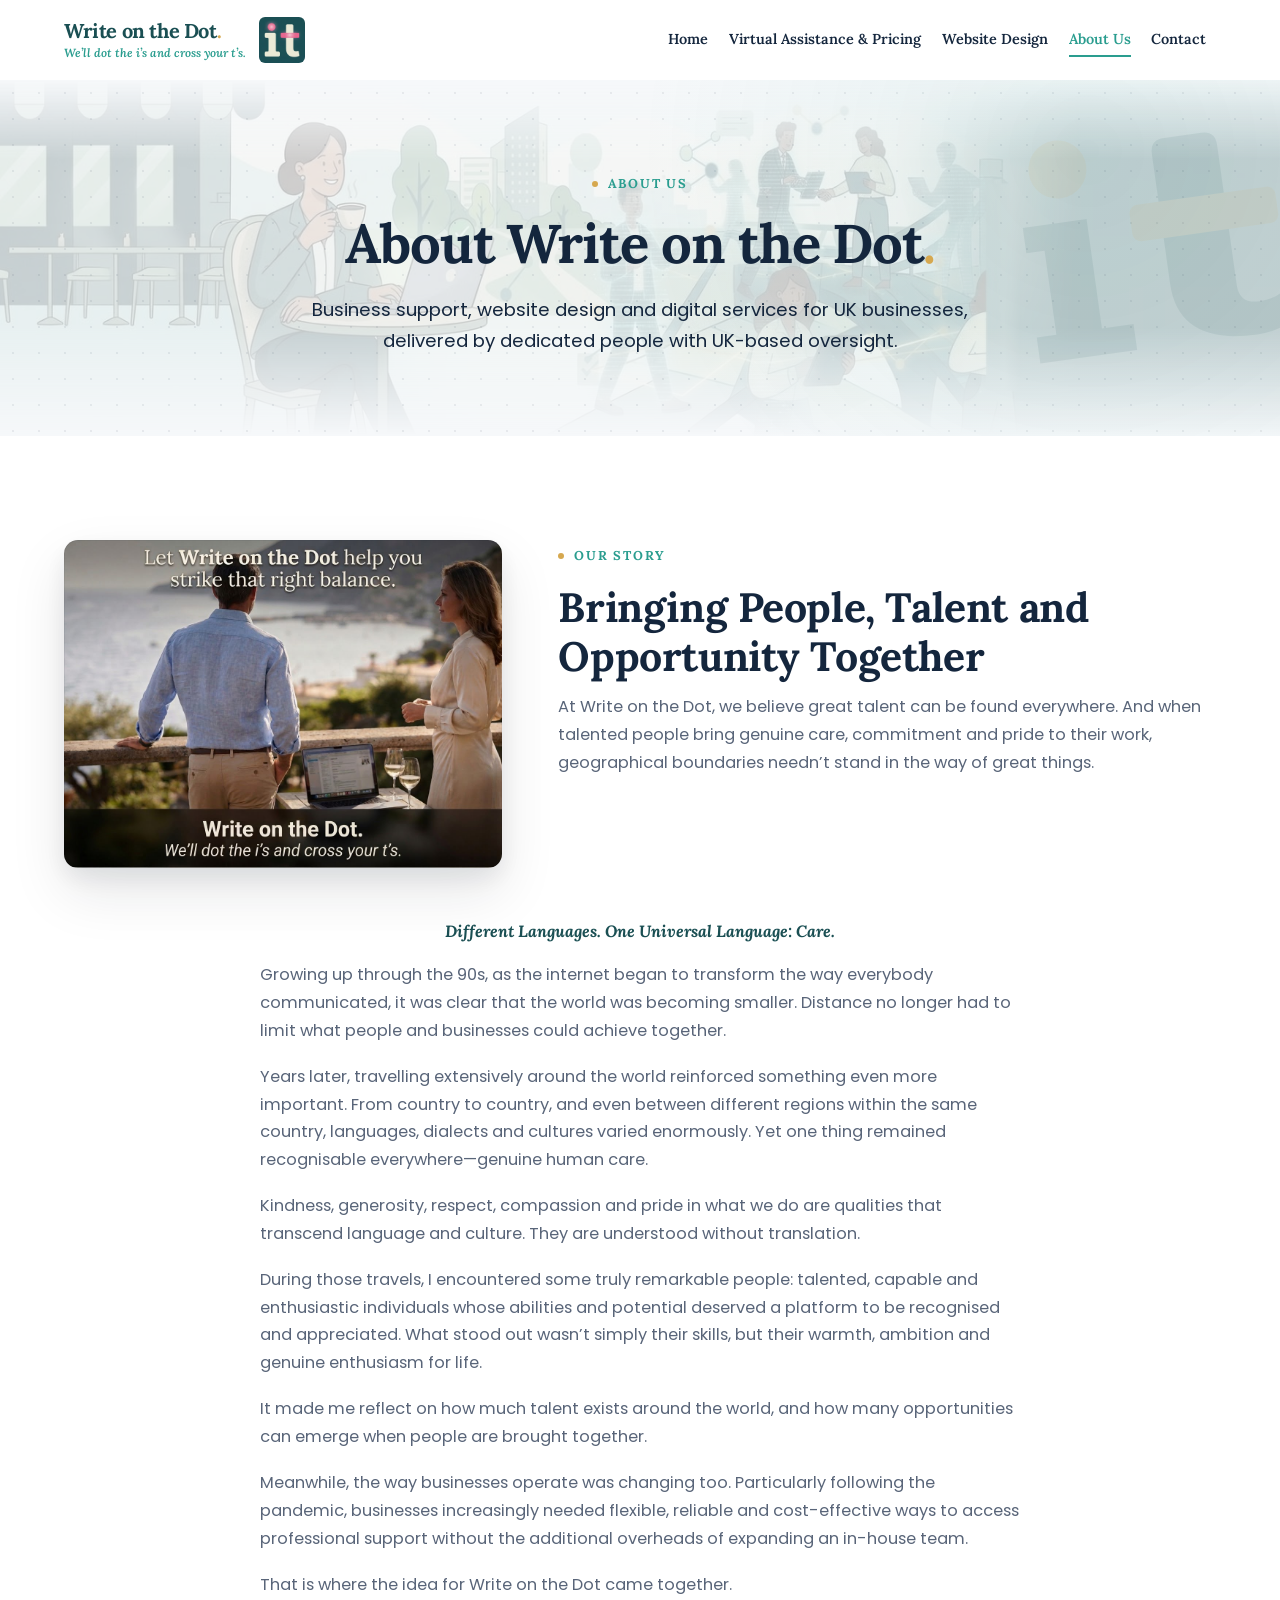
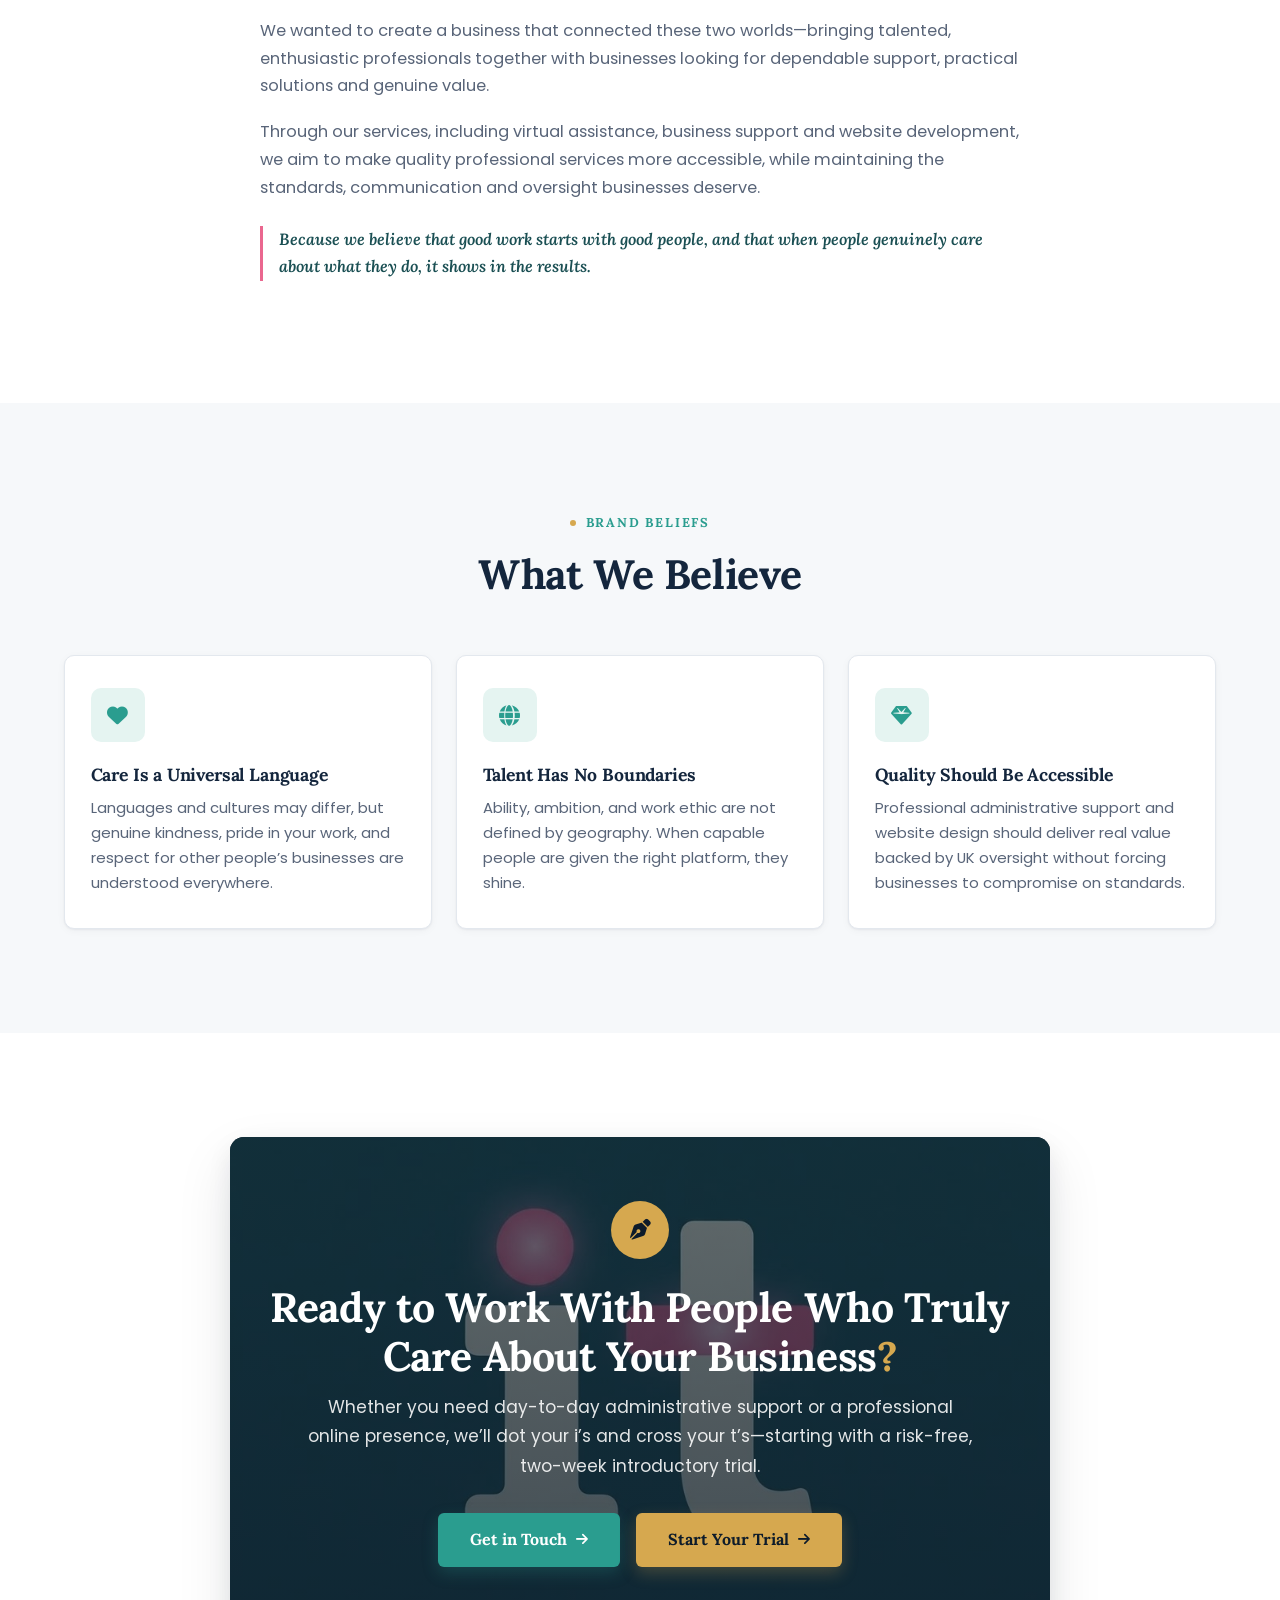
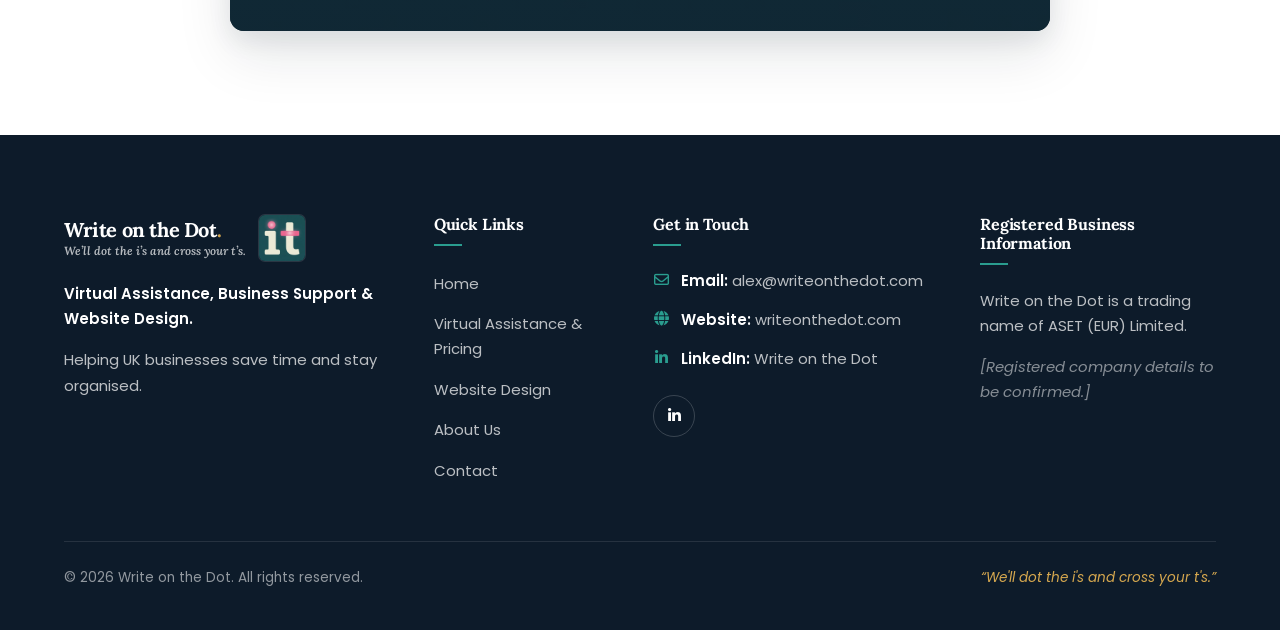
==== commit 4fb9c493: "Swap About story image to the work-life-balance photo Generated with [Devin](https://devin.ai)  Co-A" ====
--- a/about.html
+++ b/about.html
@@ -20,7 +20,7 @@
   <link rel="stylesheet" href="https://cdnjs.cloudflare.com/ajax/libs/font-awesome/6.5.1/css/all.min.css" referrerpolicy="no-referrer">
 
   <!-- Shared stylesheet -->
-  <link rel="stylesheet" href="css/style.css?v=8">
+  <link rel="stylesheet" href="css/style.css?v=10">
 </head>
 <body>
   <a class="skip-link" href="#main">Skip to main content</a>
@@ -73,7 +73,7 @@
       <div class="container">
         <div class="feature-split square">
           <figure class="feature-media reveal">
-            <img src="images/story-balance.jpg" alt="Two professionals relaxing on a sunny balcony overlooking the coast, with a laptop open on the table beside them." width="1198" height="768" loading="lazy">
+            <img src="images/work-life-balance.jpg" alt="Two professionals relaxing on a sunny balcony overlooking the coast with a laptop beside them, overlaid with the text: Let Write on the Dot help you strike that right balance." width="1198" height="896" loading="lazy">
           </figure>
           <div class="feature-copy reveal">
             <span class="eyebrow">Our Story</span>
--- a/css/style.css
+++ b/css/style.css
@@ -1238,7 +1238,8 @@
   opacity: 0.85;
 }
 
-.about-story .feature-split { margin-top: 0; }
+.about-story .feature-split { margin-top: 0; align-items: stretch; }
+.about-story .feature-media img { height: 100%; object-fit: cover; }
 .story-sign {
   margin-top: 1.5rem;
   padding-left: 1rem;
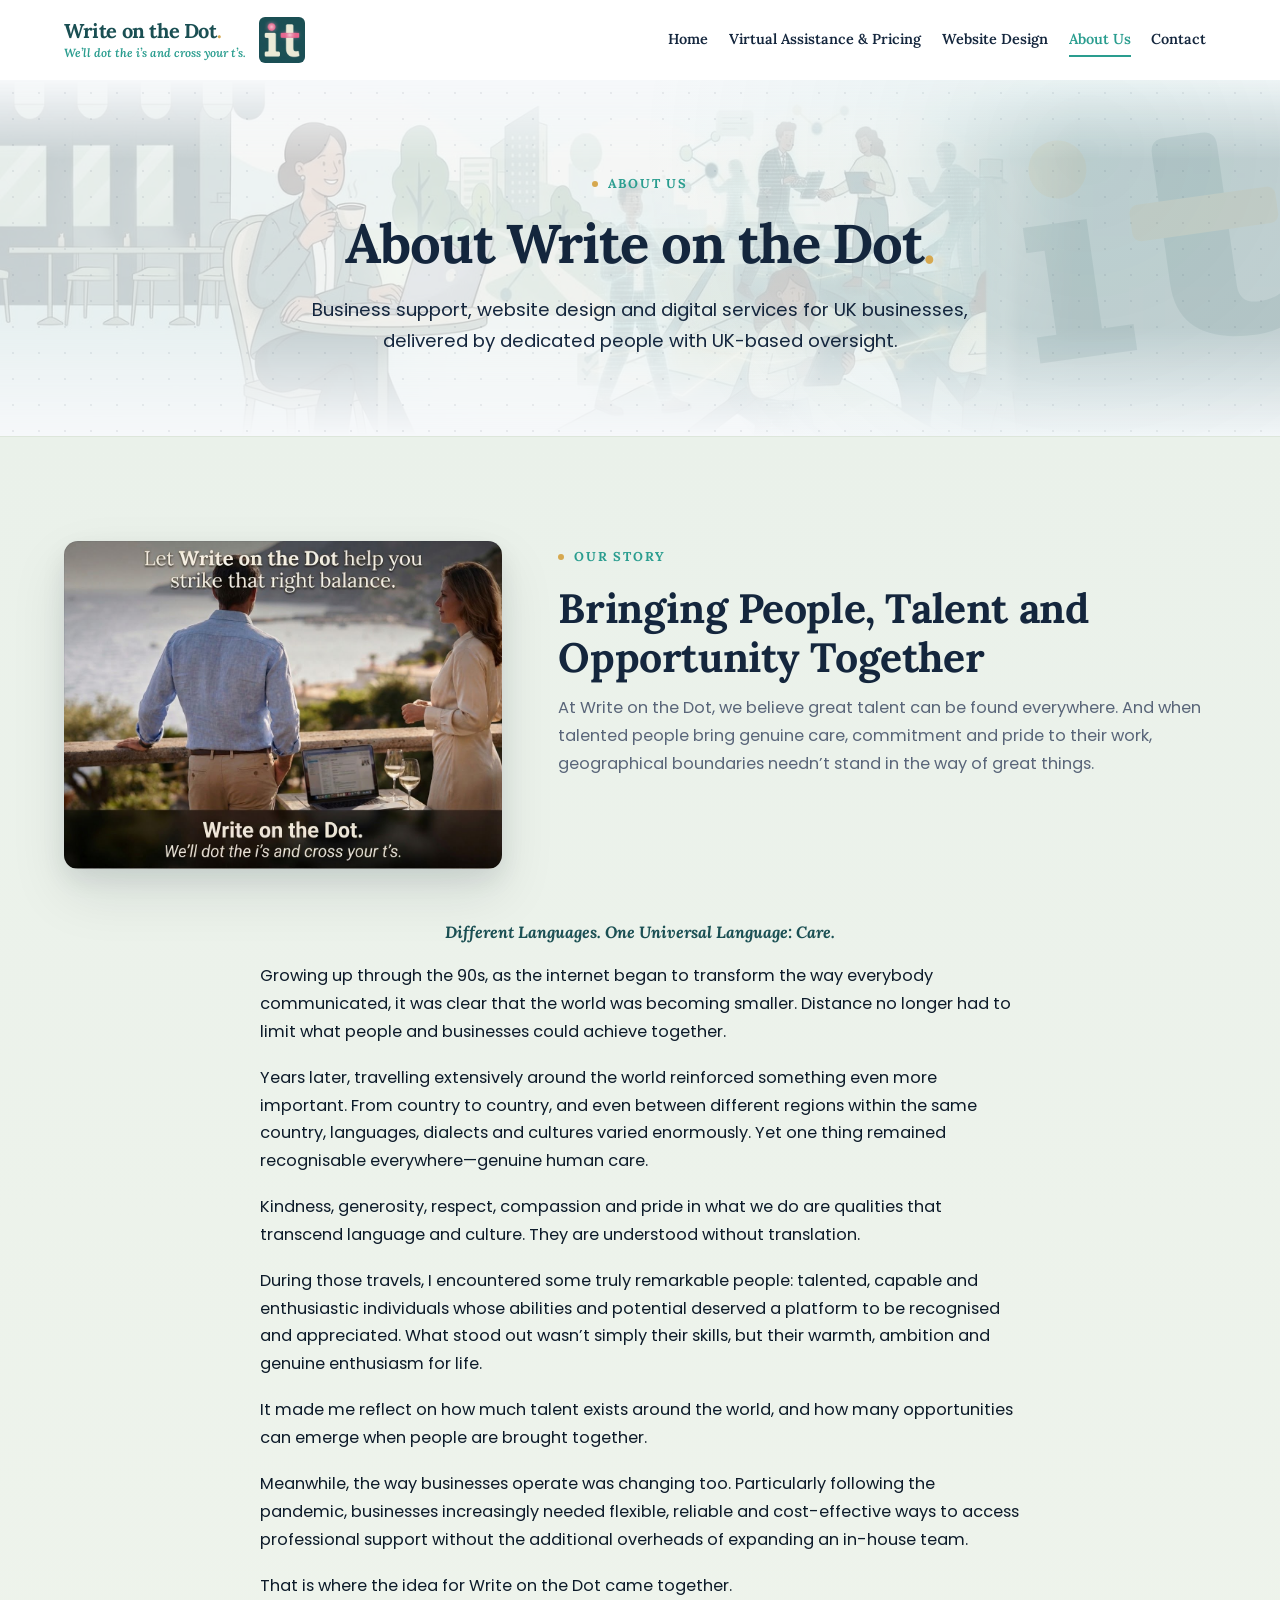
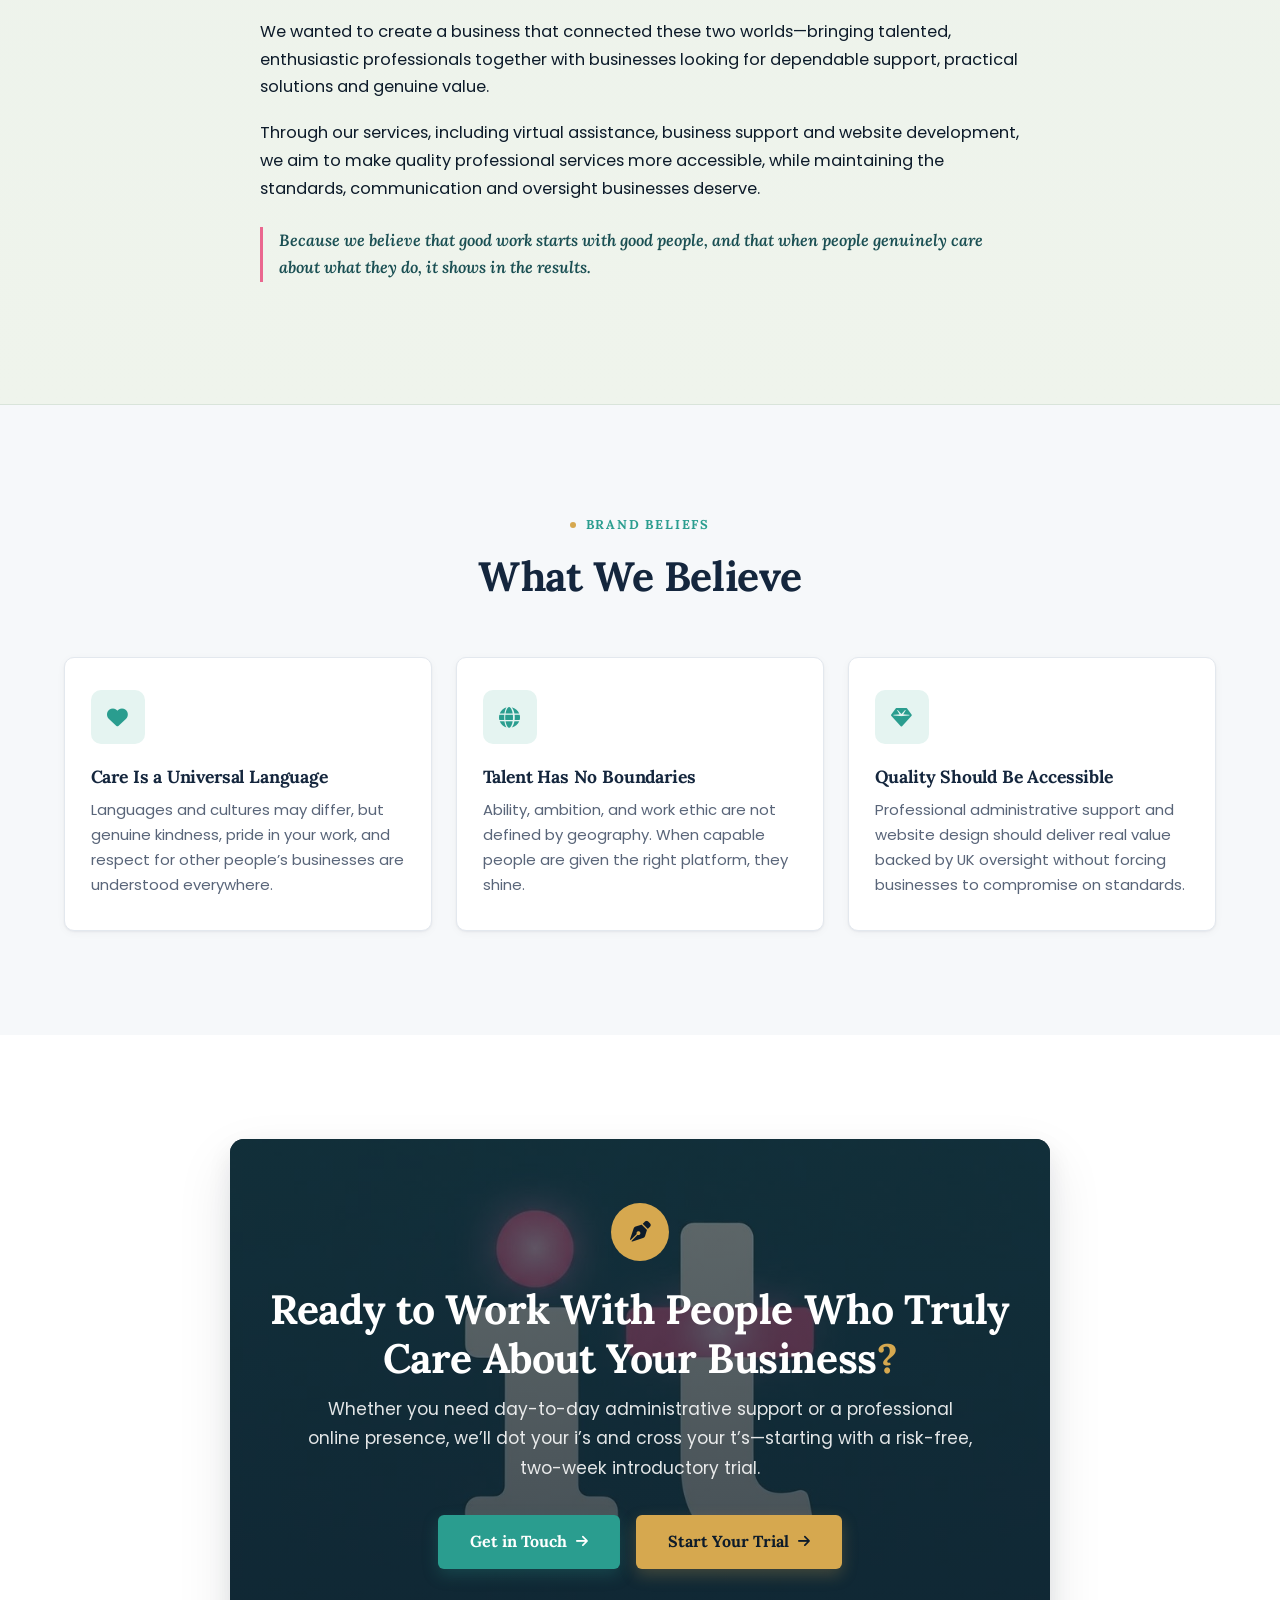
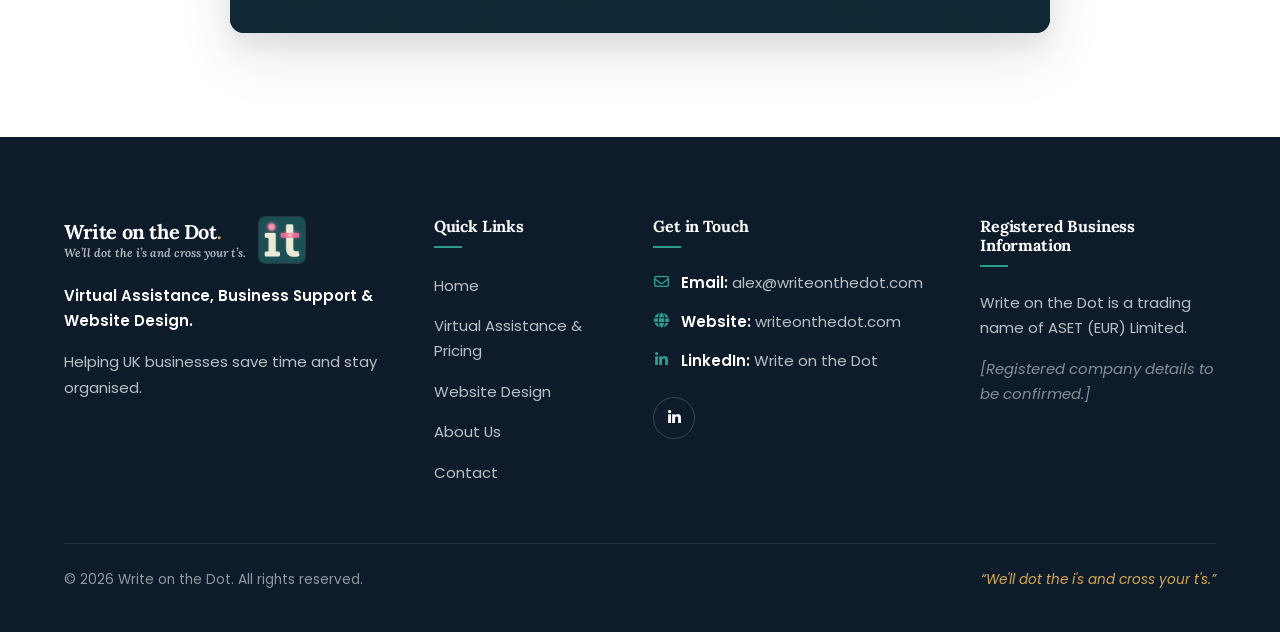
==== commit 9ed39faa: "Redesign website page, contact page, and homepage hero; refine pricing and about visuals Generated w" ====
--- a/about.html
+++ b/about.html
@@ -20,7 +20,7 @@
   <link rel="stylesheet" href="https://cdnjs.cloudflare.com/ajax/libs/font-awesome/6.5.1/css/all.min.css" referrerpolicy="no-referrer">
 
   <!-- Shared stylesheet -->
-  <link rel="stylesheet" href="css/style.css?v=10">
+  <link rel="stylesheet" href="css/style.css?v=32">
 </head>
 <body>
   <a class="skip-link" href="#main">Skip to main content</a>
--- a/css/style.css
+++ b/css/style.css
@@ -394,10 +394,10 @@
   position: absolute;
   inset: 0;
   background: url("../images/banner-illustration.jpg") 70% center / cover no-repeat;
-  opacity: 0.16;
-  filter: grayscale(0.35) contrast(1.05);
-  -webkit-mask-image: linear-gradient(100deg, transparent 18%, rgba(0, 0, 0, 0.55) 48%, #000 78%);
-  mask-image: linear-gradient(100deg, transparent 18%, rgba(0, 0, 0, 0.55) 48%, #000 78%);
+  opacity: 0.9;
+  filter: contrast(1.03);
+  -webkit-mask-image: linear-gradient(90deg, rgba(0, 0, 0, 0.06) 0%, rgba(0, 0, 0, 0.12) 35%, rgba(0, 0, 0, 0.6) 65%, #000 90%);
+  mask-image: linear-gradient(90deg, rgba(0, 0, 0, 0.06) 0%, rgba(0, 0, 0, 0.12) 35%, rgba(0, 0, 0, 0.6) 65%, #000 90%);
   transform-origin: 70% 50%;
   animation: heroDrift 26s ease-in-out infinite alternate;
   pointer-events: none;
@@ -517,6 +517,139 @@
   border-radius: 50%;
 }
 
+/* Hero interactive switcher: Virtual Assistance / Website Design */
+.hero-switch { display: flex; align-items: center; }
+.hs-card {
+  position: relative;
+  width: 100%;
+  background: var(--white);
+  border: 1px solid var(--border);
+  border-radius: var(--radius-lg);
+  box-shadow: var(--shadow-lg);
+  overflow: hidden;
+}
+.hs-tabs { display: grid; grid-template-columns: 1fr 1fr; background: var(--off-white); border-bottom: 1px solid var(--border); }
+.hs-tab {
+  display: inline-flex;
+  align-items: center;
+  justify-content: center;
+  gap: 0.5rem;
+  padding: 1rem 0.75rem;
+  background: transparent;
+  border: 0;
+  border-bottom: 3px solid transparent;
+  font-family: var(--font-heading);
+  font-size: 0.92rem;
+  font-weight: 700;
+  color: var(--text);
+  cursor: pointer;
+  transition: color var(--t-fast), background-color var(--t-fast), border-color var(--t-fast);
+}
+.hs-tab:hover { color: var(--navy); background: var(--white); }
+.hs-tab.is-active { color: var(--navy); background: var(--white); border-bottom-color: var(--gold); }
+.hs-tab.is-active i { color: var(--teal); }
+.hs-tab:focus-visible { outline: 2px solid var(--teal); outline-offset: -4px; }
+.hs-progress { height: 3px; background: var(--off-white); }
+.hs-progress span { display: block; height: 100%; width: 0; background: var(--teal); }
+.hero-switch.is-auto .hs-progress span { animation: hsProgress 7s linear forwards; }
+@keyframes hsProgress { to { width: 100%; } }
+
+.hs-stage { display: grid; padding: 1.5rem; background: var(--white); }
+.hs-panel { grid-area: 1 / 1; opacity: 0; visibility: hidden; transform: translateY(8px); transition: opacity 0.35s var(--ease), transform 0.35s var(--ease), visibility 0s linear 0.35s; }
+.hs-panel.is-active { opacity: 1; visibility: visible; transform: none; transition-delay: 0s; }
+.hs-title { display: flex; align-items: center; gap: 0.5rem; margin: 0 0 1rem; font-family: var(--font-heading); font-size: 0.95rem; font-weight: 700; color: var(--navy); }
+.hs-title i { color: var(--teal); }
+
+.hs-tasks { display: grid; gap: 0.6rem; }
+.hs-task {
+  display: flex;
+  align-items: center;
+  gap: 0.8rem;
+  width: 100%;
+  padding: 0.75rem 0.9rem;
+  background: var(--off-white);
+  border: 1px solid var(--border);
+  border-radius: var(--radius);
+  text-align: left;
+  cursor: pointer;
+  transition: border-color var(--t-fast), background-color var(--t-fast), transform var(--t-fast);
+}
+.hs-task:hover { border-color: var(--teal); transform: translateX(3px); }
+.hs-task:focus-visible { outline: 2px solid var(--teal); outline-offset: 2px; }
+.hs-check { flex: 0 0 26px; height: 26px; display: grid; place-items: center; border: 2px solid #C8D2DC; border-radius: 50%; color: transparent; font-size: 0.7rem; transition: all var(--t-fast); }
+.hs-task.done .hs-check { background: var(--teal); border-color: var(--teal); color: var(--white); }
+.hs-task-text { display: grid; line-height: 1.3; margin-right: auto; }
+.hs-task-text strong { font-family: var(--font-heading); font-size: 0.88rem; color: var(--navy); }
+.hs-task-text small { font-size: 0.74rem; color: var(--text); }
+.hs-task.done .hs-task-text strong { text-decoration: line-through; text-decoration-color: rgba(20, 38, 61, 0.3); }
+.hs-task-icon { color: var(--gold-dark); }
+.hs-panel.is-active .hs-tasks li { animation: hsRise 0.5s var(--ease) both; animation-delay: calc(var(--i) * 0.12s + 0.1s); }
+@keyframes hsRise { from { opacity: 0; transform: translateY(12px); } to { opacity: 1; transform: none; } }
+
+.hs-meter { display: flex; align-items: center; gap: 1rem; margin-top: 1.1rem; }
+.hs-meter-label { font-size: 0.82rem; font-weight: 600; color: var(--navy); white-space: nowrap; }
+.hs-meter-label b { color: var(--teal-dark); }
+.hs-meter-bar { flex: 1; height: 8px; background: var(--off-white); border-radius: 4px; overflow: hidden; }
+.hs-meter-bar span { display: block; height: 100%; background: linear-gradient(90deg, var(--teal), var(--gold)); border-radius: 4px; transition: width 0.4s var(--ease); }
+
+.hs-web-head { display: flex; align-items: flex-start; justify-content: space-between; gap: 1rem; }
+.hs-device { display: inline-flex; padding: 3px; background: var(--off-white); border: 1px solid var(--border); border-radius: 999px; }
+.hs-dev { width: 34px; height: 30px; display: grid; place-items: center; background: transparent; border: 0; border-radius: 999px; color: var(--text); cursor: pointer; transition: all var(--t-fast); }
+.hs-dev.is-active { background: var(--navy); color: var(--gold); }
+.hs-dev:focus-visible { outline: 2px solid var(--teal); outline-offset: 2px; }
+.hs-browser { position: relative; width: 100%; margin: 0 auto; background: var(--white); border: 1px solid var(--border); border-radius: var(--radius); box-shadow: var(--shadow); overflow: hidden; transition: width 0.5s var(--ease); }
+.hs-browser.is-mobile { width: 52%; }
+.hs-browser .browser-bar { display: flex; align-items: center; gap: 6px; padding: 0.6rem 0.8rem; background: var(--navy); }
+.hs-browser .browser-bar span { width: 8px; height: 8px; border-radius: 50%; background: rgba(255, 255, 255, 0.25); }
+.hs-browser .browser-bar span:first-child { background: var(--gold); }
+.hs-browser .browser-bar em { margin-left: 0.5rem; padding: 0.15rem 0.6rem; background: rgba(255, 255, 255, 0.1); border-radius: 999px; font-size: 0.68rem; font-style: normal; color: rgba(255, 255, 255, 0.8); white-space: nowrap; overflow: hidden; }
+.hs-site { padding: 1rem; background: var(--off-white); display: grid; gap: 0.9rem; }
+.hs-site-nav { display: flex; align-items: center; justify-content: space-between; gap: 0.5rem; }
+.hs-site-logo { display: inline-flex; align-items: center; gap: 0.35rem; font-family: var(--font-heading); font-size: 0.78rem; font-weight: 700; color: var(--navy); white-space: nowrap; }
+.hs-site-logo i { display: grid; place-items: center; width: 20px; height: 20px; border-radius: 6px; background: var(--logo-teal); color: var(--white); font-size: 0.6rem; }
+.hs-site-links { display: inline-flex; gap: 0.7rem; }
+.hs-site-links b { font-size: 0.62rem; font-weight: 600; color: var(--text); }
+.hs-site-links b:first-child { color: var(--teal-dark); }
+.hs-site-hero { display: grid; grid-template-columns: 1.15fr 1fr; gap: 0.9rem; align-items: center; }
+.hs-site-copy { display: grid; gap: 0.35rem; justify-items: start; }
+.hs-site-copy p { margin: 0; }
+.hs-site-eyebrow { font-size: 0.6rem; font-weight: 700; letter-spacing: 0.12em; text-transform: uppercase; color: var(--teal-dark); }
+.hs-site-heading { font-family: var(--font-heading); font-size: 0.95rem; font-weight: 700; line-height: 1.2; color: var(--navy); }
+.hs-site-sub { font-size: 0.66rem; line-height: 1.4; color: var(--text); }
+.hs-site-btn { display: inline-flex; align-items: center; gap: 0.35rem; margin-top: 0.2rem; padding: 0.3rem 0.7rem; background: var(--gold); border-radius: 5px; font-size: 0.64rem; font-weight: 700; color: var(--navy-dark); }
+.hs-site-img { position: relative; aspect-ratio: 4 / 3.2; background: linear-gradient(180deg, #CFE8F2 0%, #E8F4EE 100%); border-radius: var(--radius-sm); overflow: hidden; }
+.hs-site-img .sun { position: absolute; top: 14%; right: 18%; width: 22%; aspect-ratio: 1; border-radius: 50%; background: var(--gold); box-shadow: 0 0 0 5px rgba(214, 168, 79, 0.25); }
+.hs-site-img .hill { position: absolute; bottom: -30%; border-radius: 50%; }
+.hs-site-img .h1 { left: -15%; width: 75%; height: 70%; background: var(--teal); }
+.hs-site-img .h2 { right: -20%; width: 80%; height: 60%; background: var(--logo-teal); opacity: 0.85; }
+.hs-site-cards { display: grid; grid-template-columns: repeat(3, 1fr); gap: 0.55rem; }
+.hs-site-cards span { display: grid; justify-items: center; gap: 0.3rem; padding: 0.6rem 0.3rem; background: var(--white); border: 1px solid var(--border); border-radius: var(--radius-sm); }
+.hs-site-cards i { display: grid; place-items: center; width: 24px; height: 24px; border-radius: 50%; background: var(--teal-light); color: var(--teal); font-size: 0.65rem; }
+.hs-site-cards span:nth-child(2) i { background: rgba(214, 168, 79, 0.18); color: var(--gold-dark); }
+.hs-site-cards b { font-size: 0.62rem; font-weight: 600; color: var(--navy); }
+.hs-browser.is-mobile .hs-site-hero { grid-template-columns: 1fr; }
+.hs-browser.is-mobile .hs-site-img { order: -1; aspect-ratio: 16 / 9; }
+.hs-browser.is-mobile .hs-site-links { display: none; }
+.hs-browser.is-mobile .hs-site-heading { font-size: 0.85rem; }
+.hs-browser.is-mobile .hs-site-cards { grid-template-columns: 1fr; }
+.hs-browser.is-mobile .hs-site-cards span { grid-auto-flow: column; justify-content: start; align-items: center; padding: 0.4rem 0.6rem; gap: 0.5rem; }
+.hs-browser.is-mobile .hs-site-cards span:nth-child(3) { display: none; }
+.hs-price { position: absolute; right: 0.75rem; bottom: 0.75rem; display: inline-flex; align-items: center; gap: 0.4rem; padding: 0.4rem 0.8rem; background: var(--navy-dark); border-radius: 999px; box-shadow: var(--shadow); font-size: 0.75rem; font-weight: 700; color: var(--gold); }
+.hs-panel.is-active .hs-site > *,
+.hs-panel.is-active .hs-price { animation: hsRise 0.55s var(--ease) both; animation-delay: calc(var(--i) * 0.18s + 0.15s); }
+
+@media (max-width: 640px) {
+  .hs-tab { font-size: 0.8rem; padding: 0.85rem 0.4rem; gap: 0.35rem; }
+  .hs-stage { padding: 1.1rem; }
+  .hs-browser.is-mobile { width: 68%; }
+}
+@media (prefers-reduced-motion: reduce) {
+  .hs-panel, .hs-browser { transition: none; }
+  .hs-panel.is-active .hs-tasks li,
+  .hs-panel.is-active .hs-site > *,
+  .hs-panel.is-active .hs-price { animation: none; }
+}
+
 .workspace {
   position: relative;
   background: var(--white);
@@ -872,9 +1005,7 @@
 .launch-banner {
   position: relative;
   padding: 2.75rem 0;
-  background: linear-gradient(120deg, var(--teal-light) 0%, #F0F6F8 60%, #F6F3EA 100%);
-  border-top: 1px solid var(--border);
-  border-bottom: 1px solid var(--border);
+  background: linear-gradient(120deg, var(--navy-dark) 0%, var(--navy) 50%, #1B3A4B 100%);
   overflow: hidden;
 }
 .launch-banner::before {
@@ -882,8 +1013,8 @@
   position: absolute;
   inset: 0;
   background:
-    radial-gradient(circle at 10% 50%, rgba(214, 168, 79, 0.14), transparent 32%),
-    radial-gradient(circle at 92% 20%, rgba(42, 157, 143, 0.16), transparent 35%);
+    radial-gradient(circle at 10% 50%, rgba(214, 168, 79, 0.10), transparent 32%),
+    radial-gradient(circle at 92% 20%, rgba(42, 157, 143, 0.12), transparent 35%);
   pointer-events: none;
 }
 .launch-banner::after {
@@ -929,11 +1060,11 @@
   gap: 0.65rem;
   margin: 0;
   line-height: 1;
-  color: var(--navy);
+  color: var(--white);
 }
 .launch-amount {
   font-size: clamp(3.75rem, 7.5vw, 5.5rem);
-  color: var(--gold-dark);
+  color: var(--gold);
   text-shadow: 0 8px 32px rgba(214, 168, 79, 0.25);
 }
 .launch-unit {
@@ -944,20 +1075,20 @@
 
 .launch-details {
   padding-left: 2.5rem;
-  border-left: 1px solid rgba(20, 38, 61, 0.15);
+  border-left: 1px solid rgba(255, 255, 255, 0.15);
 }
 .launch-founding {
   margin-bottom: 0.4rem;
   font-family: var(--font-heading);
   font-size: 1.3rem;
   font-weight: 700;
-  color: var(--navy);
+  color: var(--white);
 }
 .launch-trial {
   display: flex;
   align-items: center;
   gap: 0.55rem;
-  color: var(--teal-dark);
+  color: var(--teal-light);
   font-weight: 500;
 }
 
@@ -1238,6 +1369,13 @@
   opacity: 0.85;
 }
 
+.about-story {
+  padding: 6.5rem 0;
+  background: linear-gradient(180deg, #EAF1EA 0%, #EFF4EC 100%);
+  border-top: 1px solid rgba(94, 128, 100, 0.12);
+  border-bottom: 1px solid rgba(94, 128, 100, 0.12);
+}
+.about-story .story-prose p:not(.story-accent):not(.story-sign) { color: var(--navy-dark); }
 .about-story .feature-split { margin-top: 0; align-items: stretch; }
 .about-story .feature-media img { height: 100%; object-fit: cover; }
 .story-sign {
@@ -1427,16 +1565,17 @@
 .path-web::after { background: rgba(127, 159, 182, 0.15); }
 
 .path-icon {
-  display: grid;
-  place-items: center;
-  width: 58px;
-  height: 58px;
+  display: block;
+  width: 88px;
+  height: 88px;
   margin-bottom: 1.25rem;
   border-radius: var(--radius);
-  font-size: 1.4rem;
-}
-.path-va .path-icon { background: var(--teal); color: var(--white); }
-.path-web .path-icon { background: var(--gold); color: var(--navy-dark); }
+  box-shadow: var(--shadow);
+  overflow: hidden;
+}
+.path-icon img { display: block; width: 100%; height: 100%; object-fit: cover; }
+.path-va .path-icon { box-shadow: 0 0 0 3px var(--teal), var(--shadow); }
+.path-web .path-icon { box-shadow: 0 0 0 3px var(--gold), var(--shadow); }
 .path-label {
   margin-bottom: 0.5rem;
   font-family: var(--font-heading);
@@ -1474,11 +1613,11 @@
   gap: 3rem;
   align-items: center;
   padding: 3.5rem;
-  background: linear-gradient(120deg, var(--teal-light) 0%, #F0F6F8 60%, #F6F3EA 100%);
-  border: 1px solid var(--border);
+  background: linear-gradient(120deg, var(--navy-dark) 0%, var(--navy) 55%, #1B3A4B 100%);
+  border: 1px solid rgba(255, 255, 255, 0.08);
   border-radius: var(--radius-lg);
   box-shadow: var(--shadow-lg);
-  color: var(--text);
+  color: var(--white);
   overflow: hidden;
 }
 .founding-card::before {
@@ -1486,8 +1625,8 @@
   position: absolute;
   inset: 0;
   background:
-    radial-gradient(circle at 15% 40%, rgba(214, 168, 79, 0.14), transparent 35%),
-    radial-gradient(circle at 95% 10%, rgba(42, 157, 143, 0.16), transparent 35%);
+    radial-gradient(circle at 15% 40%, rgba(214, 168, 79, 0.10), transparent 35%),
+    radial-gradient(circle at 95% 10%, rgba(42, 157, 143, 0.12), transparent 35%);
   pointer-events: none;
 }
 .founding-card::after {
@@ -1506,14 +1645,14 @@
 .founding-price { text-align: center; }
 .founding-price .launch-rate { justify-content: center; margin: 0.5rem 0 0.75rem; }
 .founding-price .launch-amount { font-family: var(--font-heading); font-weight: 700; font-size: clamp(4.5rem, 9vw, 6.5rem); }
-.founding-price .launch-unit { font-family: var(--font-heading); font-weight: 700; color: var(--navy); }
-.founding-sub { margin: 0; font-size: 0.95rem; color: var(--teal-dark); }
-.founding-details { padding-left: 3rem; border-left: 1px solid rgba(20, 38, 61, 0.15); }
-.founding-details h2 { color: var(--navy); font-size: clamp(1.5rem, 2.6vw, 1.9rem); }
+.founding-price .launch-unit { font-family: var(--font-heading); font-weight: 700; color: rgba(255, 255, 255, 0.85); }
+.founding-sub { margin: 0; font-size: 0.95rem; color: var(--teal-light); }
+.founding-details { padding-left: 3rem; border-left: 1px solid rgba(255, 255, 255, 0.15); }
+.founding-details h2 { color: var(--white); font-size: clamp(1.5rem, 2.6vw, 1.9rem); }
 .founding-list { display: grid; gap: 0.85rem; margin: 1.5rem 0 0; }
-.founding-list li { display: flex; gap: 0.75rem; align-items: flex-start; color: var(--navy); }
-.founding-list strong { color: var(--navy-dark); }
-.founding-list i { color: var(--gold-dark); margin-top: 0.3rem; }
+.founding-list li { display: flex; gap: 0.75rem; align-items: flex-start; color: rgba(255, 255, 255, 0.9); }
+.founding-list strong { color: var(--white); }
+.founding-list i { color: var(--gold); margin-top: 0.3rem; }
 
 .pricing { background: var(--off-white); }
 .pricing-grid {
@@ -1594,29 +1733,48 @@
 .price-card--gold .price-amount { color: var(--gold-dark); }
 .price-card--gold .price-hours i { color: var(--gold-dark); }
 
-/* Level 4 — Platinum / Diamond: frosted glass + gold typography (premier tier) */
+/* Level 4 — Platinum / Diamond: bright card with a bold diamond facet background */
 .price-card--platinum {
-  background:
-    linear-gradient(135deg, rgba(255, 255, 255, 0.92) 0%, rgba(228, 234, 244, 0.6) 48%, rgba(196, 206, 224, 0.5) 100%);
-  -webkit-backdrop-filter: blur(10px) saturate(1.15);
-  backdrop-filter: blur(10px) saturate(1.15);
-  border-color: rgba(214, 168, 79, 0.6);
+  color: var(--navy-dark);
+  background-color: #E1EFFF;
+  background-image:
+    radial-gradient(circle at 50% 35%, rgba(255, 255, 255, 0.9) 0%, rgba(255, 255, 255, 0.4) 35%, transparent 70%),
+    repeating-linear-gradient(45deg, rgba(255, 255, 255, 0.75) 0, rgba(255, 255, 255, 0.75) 2px, transparent 2px, transparent 24px),
+    repeating-linear-gradient(-45deg, rgba(20, 38, 61, 0.15) 0, rgba(20, 38, 61, 0.15) 2px, transparent 2px, transparent 24px),
+    linear-gradient(135deg, #FFFFFF 0%, #D6EBFA 100%);
+  background-size: 100% 100%, 100% 100%, 100% 100%, 100% 100%;
+  border-color: rgba(214, 168, 79, 0.8);
   box-shadow:
-    0 14px 36px rgba(20, 38, 61, 0.12),
-    inset 0 1px 0 rgba(255, 255, 255, 0.9);
+    0 18px 44px rgba(20, 38, 61, 0.14),
+    inset 0 1px 0 rgba(255, 255, 255, 0.95),
+    0 0 0 1px rgba(214, 168, 79, 0.35);
 }
 .price-card--platinum::after {
-  background: linear-gradient(90deg, #B9934A, #F1D891, #F6E7B8, #B9934A);
-}
-.price-card--platinum .price-level { background: var(--navy-dark); color: var(--gold); }
+  background: linear-gradient(90deg, var(--gold-dark), #F1D891, #FDF3D8, #F1D891, var(--gold-dark));
+}
+.price-card--platinum .price-level {
+  background: var(--navy-dark);
+  color: var(--gold);
+}
+.price-card--platinum .price-level i { margin-right: 0.35rem; }
 .price-card--platinum .price-name { color: var(--navy-dark); }
+.price-card--platinum .price-hours { color: var(--navy); }
+.price-card--platinum .price-hours i { color: var(--gold-dark); }
 .price-card--platinum .price-amount {
-  background: linear-gradient(135deg, var(--gold-dark), #EBCF8B 45%, var(--gold-dark));
+  background: linear-gradient(135deg, var(--gold-dark), #B8934A 45%, var(--gold-dark));
   -webkit-background-clip: text;
   background-clip: text;
   color: transparent;
 }
-.price-card--platinum .price-hours i { color: var(--gold-dark); }
+.price-card--platinum .price-per { color: var(--text); }
+.price-card--platinum:hover {
+  transform: translateY(-8px) scale(1.02);
+  box-shadow:
+    0 26px 58px rgba(20, 38, 61, 0.18),
+    inset 0 1px 0 rgba(255, 255, 255, 0.95),
+    0 0 0 1px rgba(214, 168, 79, 0.55);
+  border-color: rgba(214, 168, 79, 0.95);
+}
 
 .pricing-note {
   display: flex;
@@ -1869,6 +2027,91 @@
 
 .wd-crosslink .services-cta { margin-top: 0; }
 
+/* Website Design page - offer box, audience strip, flow, closing band */
+.wd-offer-box {
+  position: relative;
+  padding: 2.25rem 2rem;
+  text-align: center;
+  background: linear-gradient(135deg, var(--navy-dark) 0%, var(--navy) 100%);
+  border: 1px solid rgba(214, 168, 79, 0.5);
+  border-radius: var(--radius-lg);
+  box-shadow: var(--shadow-lg);
+  overflow: hidden;
+}
+.wd-offer-box::before {
+  content: "";
+  position: absolute;
+  left: 0;
+  right: 0;
+  top: 0;
+  height: 5px;
+  background: linear-gradient(90deg, var(--teal), var(--gold), var(--teal));
+}
+.wd-offer-price { display: flex; align-items: baseline; justify-content: center; gap: 0.6rem; margin: 0.5rem 0 1.25rem; line-height: 1; }
+.wd-offer-amount { font-family: var(--font-heading); font-size: clamp(4rem, 8vw, 5.5rem); font-weight: 700; color: var(--gold); text-shadow: 0 8px 32px rgba(214, 168, 79, 0.3); }
+.wd-offer-unit { font-size: clamp(1.1rem, 2vw, 1.5rem); font-weight: 600; letter-spacing: 0.08em; text-transform: uppercase; color: rgba(255, 255, 255, 0.85); }
+.wd-offer-list { display: grid; gap: 0.6rem; margin: 0 auto 1.5rem; max-width: 300px; text-align: left; }
+.wd-offer-list li { display: flex; gap: 0.65rem; align-items: flex-start; color: rgba(255, 255, 255, 0.92); font-size: 0.95rem; }
+.wd-offer-list i { color: var(--gold); margin-top: 0.3rem; }
+.wd-offer-fine { margin: 1.1rem 0 0; font-size: 0.8rem; color: var(--teal-light); }
+
+.wd-audience-strip { padding: 1.75rem 0; background: var(--off-white); border-bottom: 1px solid var(--border); }
+.wd-audience { display: flex; align-items: center; justify-content: center; flex-wrap: wrap; gap: 1rem 1.5rem; }
+.wd-audience-label { margin: 0; font-family: var(--font-body); font-size: 0.8rem; font-weight: 700; letter-spacing: 0.14em; text-transform: uppercase; color: var(--teal-dark); }
+.wd-pills { display: flex; flex-wrap: wrap; justify-content: center; gap: 0.6rem; }
+.wd-pills li { display: inline-flex; align-items: center; gap: 0.5rem; padding: 0.5rem 1.1rem; background: var(--white); border: 1px solid var(--border); border-radius: 999px; font-size: 0.92rem; font-weight: 500; color: var(--navy); }
+.wd-pills i { color: var(--gold-dark); }
+
+.wd-why { background: var(--white); }
+.wd-why .feature-split { margin-top: 0; }
+.wd-process { background: var(--off-white); }
+.wd-flow { position: relative; display: grid; grid-template-columns: repeat(4, 1fr); gap: 1.5rem; }
+.wd-flow::before {
+  content: "";
+  position: absolute;
+  top: 28px;
+  left: 12.5%;
+  right: 12.5%;
+  height: 2px;
+  background: repeating-linear-gradient(90deg, var(--gold) 0 8px, transparent 8px 16px);
+}
+.wd-flow li { position: relative; text-align: center; padding: 0 0.5rem; }
+.wd-flow-num {
+  position: relative;
+  display: grid;
+  place-items: center;
+  width: 56px;
+  height: 56px;
+  margin: 0 auto 1rem;
+  background: var(--navy);
+  color: var(--gold);
+  border-radius: 50%;
+  font-family: var(--font-heading);
+  font-size: 1.3rem;
+  font-weight: 700;
+  box-shadow: 0 0 0 6px var(--off-white);
+}
+.wd-flow h3 { font-size: 1.1rem; margin-bottom: 0.4rem; }
+.wd-flow p { margin: 0; font-size: 0.92rem; }
+
+.wd-closing { padding: 3.5rem 0; background: linear-gradient(120deg, var(--navy-dark) 0%, var(--navy) 55%, #1B3A4B 100%); }
+.wd-closing-inner { display: flex; align-items: center; justify-content: space-between; gap: 2rem; }
+.wd-closing h2 { color: var(--white); font-size: clamp(1.6rem, 3vw, 2.2rem); margin-bottom: 0.4rem; }
+.wd-closing p { margin: 0; color: rgba(255, 255, 255, 0.85); }
+.wd-closing .btn { flex-shrink: 0; }
+
+@media (max-width: 960px) {
+  .wd-flow { grid-template-columns: repeat(2, 1fr); gap: 2rem 1.5rem; }
+  .wd-flow::before { display: none; }
+  .wd-closing-inner { flex-direction: column; text-align: center; }
+}
+@media (max-width: 640px) {
+  .wd-offer-box { padding: 2rem 1.25rem; }
+  .wd-offer-box .btn,
+  .wd-closing .btn { width: 100%; }
+  .wd-flow { grid-template-columns: 1fr; }
+}
+
 .final-cta-actions { display: flex; flex-wrap: wrap; justify-content: center; gap: 1rem; }
 
 /* -------------------------------------------------------------------------
@@ -1932,10 +2175,13 @@
 @media (max-width: 960px) {
   .paths-grid { grid-template-columns: 1fr; }
   .founding-card { grid-template-columns: 1fr; gap: 2rem; padding: 2.75rem 2rem; }
-  .founding-details { padding: 2rem 0 0; border-left: 0; border-top: 1px solid rgba(20, 38, 61, 0.15); }
+  .founding-details { padding: 2rem 0 0; border-left: 0; border-top: 1px solid rgba(255, 255, 255, 0.15); }
   .wd-hero-grid { grid-template-columns: 1fr; gap: 3rem; }
   .wd-hero-visual { max-width: 560px; margin: 0 auto; width: 100%; }
   .web-price-grid { grid-template-columns: 1fr; }
+  .wd-offer-card { grid-template-columns: 1fr; gap: 2rem; text-align: center; }
+  .wd-offer-main { padding-right: 0; padding-bottom: 2rem; border-right: 0; border-bottom: 1px solid rgba(255, 255, 255, 0.15); }
+  .wd-offer-cta { text-align: center; }
 }
 
 @media (max-width: 640px) {
@@ -1954,6 +2200,9 @@
   .wd-benefits { padding: 1.75rem 1.25rem; }
   .wd-benefit-list { grid-template-columns: 1fr; }
   .web-price-card { padding: 2.5rem 1.5rem; }
+  .wd-offer-card { padding: 2rem 1.25rem; }
+  .wd-offer-main { padding-bottom: 1.5rem; }
+  .wd-cta-inner { padding: 2.5rem 1.5rem; }
 }
 
 /* -------------------------------------------------------------------------
@@ -2067,13 +2316,28 @@
 .contact-section { background: var(--off-white); }
 .contact-grid {
   display: grid;
-  grid-template-columns: 0.85fr 1.4fr;
+  grid-template-columns: 1.4fr 0.85fr;
   gap: 2.5rem;
   align-items: start;
 }
-.contact-card {
+.contact-side {
   position: sticky;
   top: calc(var(--header-h) + 1.5rem);
+  display: grid;
+  gap: 1.5rem;
+}
+.contact-reassure {
+  padding: 2rem;
+  background: linear-gradient(135deg, var(--navy-dark) 0%, var(--navy) 100%);
+  border-radius: var(--radius-lg);
+  box-shadow: var(--shadow);
+  color: var(--white);
+}
+.contact-reassure h3 { color: var(--white); font-size: 1.2rem; margin-bottom: 1rem; }
+.contact-reassure ul { display: grid; gap: 0.85rem; }
+.contact-reassure li { display: flex; gap: 0.7rem; align-items: flex-start; font-size: 0.95rem; color: rgba(255, 255, 255, 0.9); }
+.contact-reassure i { color: var(--gold); margin-top: 0.3rem; }
+.contact-card {
   padding: 2.25rem 2rem;
   background: var(--white);
   border: 1px solid var(--border);
@@ -2248,7 +2512,7 @@
   .section { padding: 5rem 0; }
 
   .contact-grid { grid-template-columns: 1fr; }
-  .contact-card { position: static; }
+  .contact-side { position: static; }
 
   .top-banner img {
     height: 6.5rem;
@@ -2261,6 +2525,54 @@
   .container { padding: 0 1.25rem; }
   .section { padding: 4rem 0; }
   .section-header { margin-bottom: 2.5rem; }
+
+  /* Horizontal swipe carousel for service/benefit cards */
+  .swipe-hint {
+    display: inline-flex;
+    align-items: center;
+    justify-content: center;
+    gap: 0.45rem;
+    margin: 0.35rem 0 0;
+    font-size: 0.78rem;
+    font-weight: 600;
+    letter-spacing: 0.04em;
+    text-transform: uppercase;
+    color: var(--teal-dark);
+  }
+  .swipe-hint i { animation: swipeArrow 1.6s ease-in-out infinite; }
+  @keyframes swipeArrow {
+    0%, 100% { transform: translateX(0); opacity: 0.7; }
+    50% { transform: translateX(6px); opacity: 1; }
+  }
+  .services-grid,
+  .benefits-grid {
+    display: flex;
+    flex-wrap: nowrap;
+    gap: 0.75rem;
+    overflow-x: auto;
+    scroll-snap-type: x mandatory;
+    -webkit-overflow-scrolling: touch;
+    scrollbar-width: none;
+    -ms-overflow-style: none;
+    padding-bottom: 0.75rem;
+  }
+  .services-grid::-webkit-scrollbar,
+  .benefits-grid::-webkit-scrollbar { display: none; }
+  .service-card,
+  .benefit-card {
+    flex: 0 0 68%;
+    min-width: 200px;
+    scroll-snap-align: start;
+  }
+  .service-card { padding: 1rem; }
+  .service-card .card-icon { width: 36px; height: 36px; margin-bottom: 0.75rem; font-size: 0.95rem; }
+  .service-card .card-title { font-size: 0.9rem; }
+  .service-card p { font-size: 0.78rem; line-height: 1.45; }
+  .benefit-card { padding: 1rem; }
+  .benefit-card .benefit-number { top: 0.75rem; right: 0.75rem; font-size: 1.25rem; }
+  .benefit-card .benefit-icon { width: 34px; height: 34px; margin-bottom: 0.75rem; font-size: 0.95rem; box-shadow: 0 0 0 3px var(--teal-light); }
+  .benefit-card .card-title { font-size: 0.9rem; }
+  .benefit-card p { font-size: 0.78rem; line-height: 1.45; }
 
   .contact-form-wrap { padding: 1.75rem 1.25rem; }
   .form-row { grid-template-columns: 1fr; gap: 0; }
@@ -2300,9 +2612,6 @@
   .float-task { left: 8%; bottom: 0; }
   .visual-shape-ring { width: 240px; height: 240px; right: -60px; }
 
-  .services-grid,
-  .benefits-grid { grid-template-columns: 1fr; }
-
   .services-cta { flex-direction: column; align-items: flex-start; padding: 1.75rem; }
   .services-cta .btn { width: 100%; }
 
